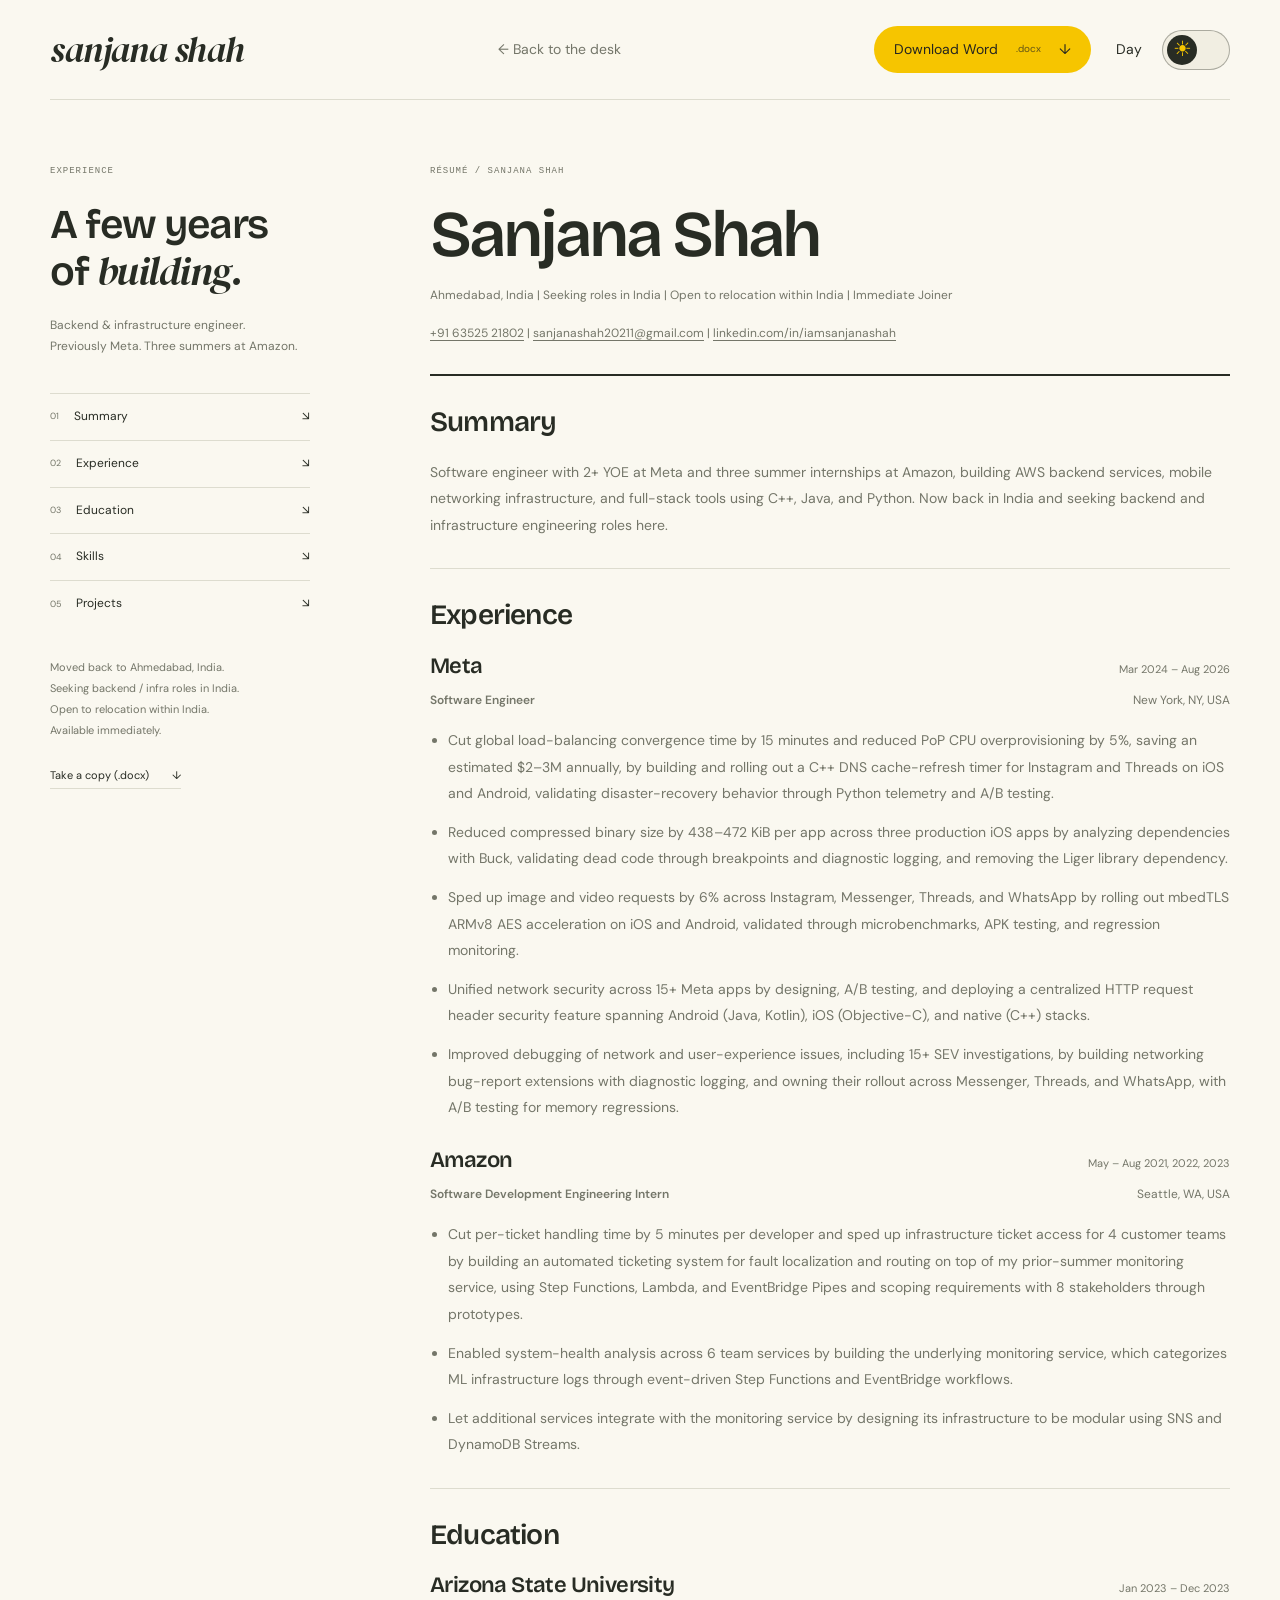
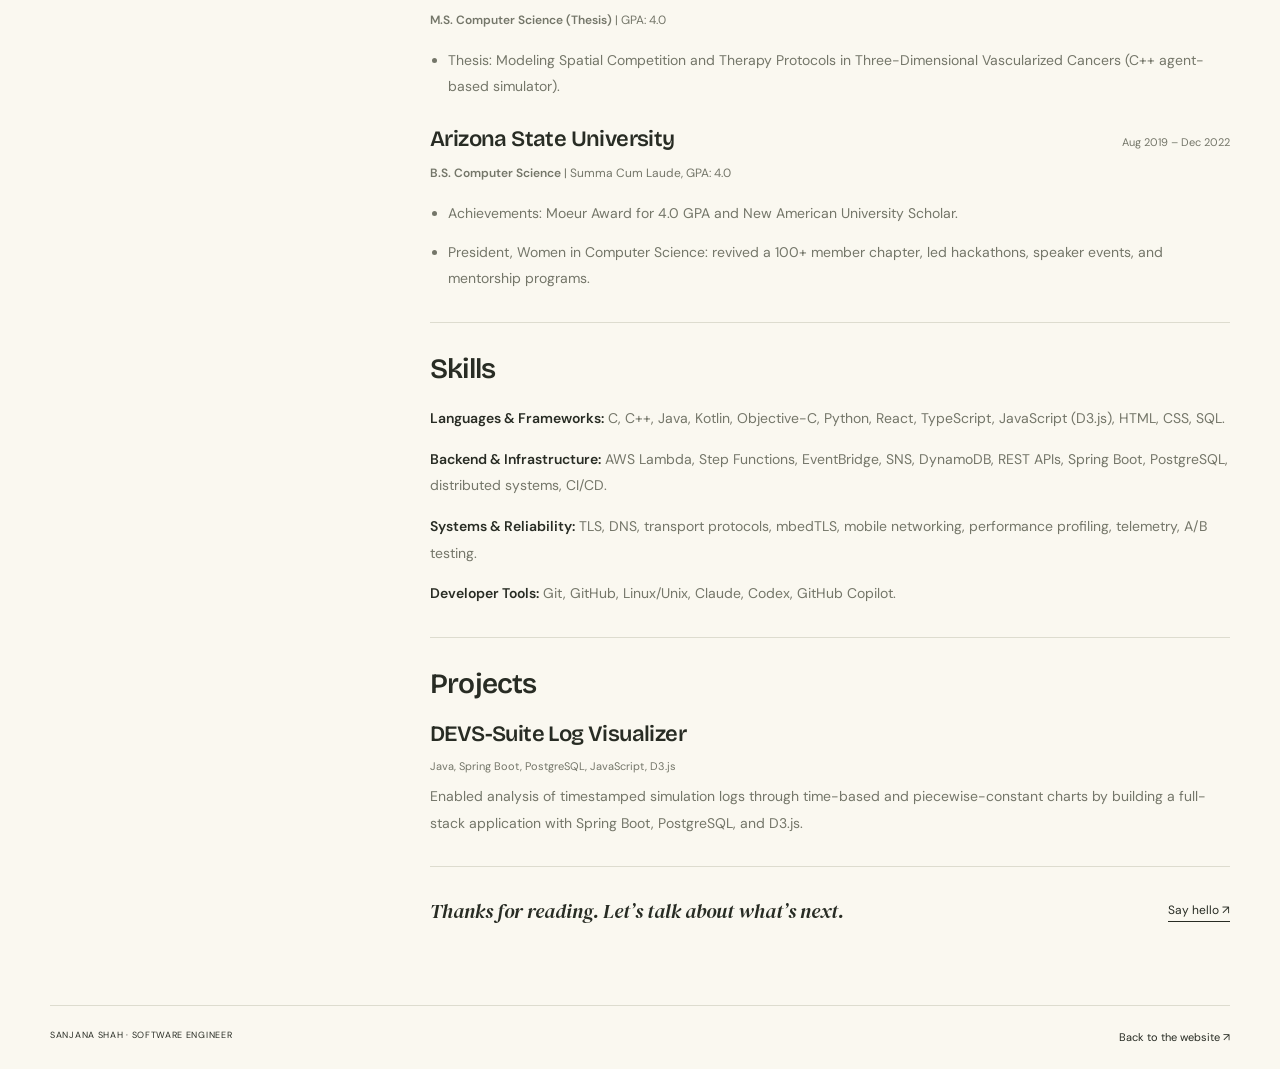
==== resume.html @ 7f67cfcc "Redesign portfolio as a desk-themed single page Replace the FreeHTML5 template with a custom page (d" ====
<!doctype html>
<html lang="en" data-theme="day">
<head>
<meta charset="utf-8"><meta name="viewport" content="width=device-width,initial-scale=1">
<meta name="description" content="Sanjana Shah’s résumé: Meta, Amazon, backend and infrastructure engineering. Read online or download an editable Word document.">
<title>Résumé — Sanjana Shah</title>
<link rel="stylesheet" href="assets/portfolio/fonts.css"><link rel="stylesheet" href="assets/portfolio/site.css"><link rel="stylesheet" href="assets/portfolio/resume.css"><script src="assets/portfolio/theme.js"></script>
<link rel="icon" href="data:image/svg+xml,%3Csvg xmlns='http://www.w3.org/2000/svg' viewBox='0 0 64 64'%3E%3Crect width='64' height='64' rx='32' fill='%23f6c500'/%3E%3Ctext x='15' y='46' font-size='42'%3E☂%3C/text%3E%3C/svg%3E">
</head><body class="resume-page"><a class="skip" href="#resume-main">Skip to résumé</a>
<header class="resume-nav wrap"><a class="wordmark" href="./" data-back-home>sanjana shah</a><a class="back-link" href="./#experience" data-back-home>← Back to the desk</a><div class="resume-actions"><a class="word-download" href="assets/portfolio/Sanjana-Shah-Resume.docx" download="Sanjana-Shah-Resume.docx">Download Word <span class="file-format">.docx</span><span aria-hidden="true">↓</span></a><div class="theme-switcher"><span class="mode-label" data-mode-label aria-hidden="true">Day</span><button class="theme-toggle" type="button" role="switch" aria-checked="false" aria-label="Night mode" data-theme-toggle><span class="theme-thumb"><span class="sun-icon" aria-hidden="true">☀</span><span class="moon-icon" aria-hidden="true">☾</span></span></button></div></div></header>
<main class="resume-layout wrap" id="resume-main"><aside class="resume-sidebar"><p class="eyebrow">EXPERIENCE</p><h2>A few years<br>of <em>building.</em></h2><p>Backend &amp; infrastructure engineer.<br>Previously Meta. Three summers at Amazon.</p><nav aria-label="Résumé sections"><a href="#summary"><span>01</span>Summary<span aria-hidden="true">↘</span></a><a href="#experience"><span>02</span>Experience<span aria-hidden="true">↘</span></a><a href="#education"><span>03</span>Education<span aria-hidden="true">↘</span></a><a href="#skills"><span>04</span>Skills<span aria-hidden="true">↘</span></a><a href="#projects"><span>05</span>Projects<span aria-hidden="true">↘</span></a></nav><div class="resume-availability"><p>Moved back to Ahmedabad, India.<br>Seeking backend / infra roles in India.<br>Open to relocation within India.<br>Available immediately.</p></div><a class="sidebar-download" href="assets/portfolio/Sanjana-Shah-Resume.docx" download="Sanjana-Shah-Resume.docx">Take a copy (.docx) <span aria-hidden="true">↓</span></a></aside>
<article class="resume-document"><header class="resume-heading"><p class="eyebrow">RÉSUMÉ / SANJANA SHAH</p>
<h1>Sanjana Shah</h1><p class="contact">Ahmedabad, India | Seeking roles in India | Open to relocation within India | Immediate Joiner</p><p class="contact"><a href="tel:+916352521802">+91 63525 21802</a> | <a href="mailto:sanjanashah20211@gmail.com">sanjanashah20211@gmail.com</a> | <a href="https://linkedin.com/in/iamsanjanashah">linkedin.com/in/iamsanjanashah</a></p>
</header><section class="resume-section" id="summary" aria-labelledby="summary-title"><h2 id="summary-title">Summary</h2><p>Software engineer with 2+ YOE at Meta and three summer internships at Amazon, building AWS backend services, mobile networking infrastructure, and full-stack tools using C++, Java, and Python. Now back in India and seeking backend and infrastructure engineering roles here.</p>
</section><section class="resume-section" id="experience" aria-labelledby="experience-title"><h2 id="experience-title">Experience</h2><h3>Meta <span class="dates">Mar 2024 – Aug 2026</span></h3><p class="subline"><strong>Software Engineer</strong><span>New York, NY, USA</span></p><ul>
<li>Cut global load-balancing convergence time by 15 minutes and reduced PoP CPU overprovisioning by 5%, saving an estimated $2–3M annually, by building and rolling out a C++ DNS cache-refresh timer for Instagram and Threads on iOS and Android, validating disaster-recovery behavior through Python telemetry and A/B testing.</li>
<li>Reduced compressed binary size by 438–472 KiB per app across three production iOS apps by analyzing dependencies with Buck, validating dead code through breakpoints and diagnostic logging, and removing the Liger library dependency.</li>
<li>Sped up image and video requests by 6% across Instagram, Messenger, Threads, and WhatsApp by rolling out mbedTLS ARMv8 AES acceleration on iOS and Android, validated through microbenchmarks, APK testing, and regression monitoring.</li>
<li>Unified network security across 15+ Meta apps by designing, A/B testing, and deploying a centralized HTTP request header security feature spanning Android (Java, Kotlin), iOS (Objective-C), and native (C++) stacks.</li>
<li>Improved debugging of network and user-experience issues, including 15+ SEV investigations, by building networking bug-report extensions with diagnostic logging, and owning their rollout across Messenger, Threads, and WhatsApp, with A/B testing for memory regressions.</li></ul>
<h3>Amazon <span class="dates">May – Aug 2021, 2022, 2023</span></h3><p class="subline"><strong>Software Development Engineering Intern</strong><span>Seattle, WA, USA</span></p><ul>
<li>Cut per-ticket handling time by 5 minutes per developer and sped up infrastructure ticket access for 4 customer teams by building an automated ticketing system for fault localization and routing on top of my prior-summer monitoring service, using Step Functions, Lambda, and EventBridge Pipes and scoping requirements with 8 stakeholders through prototypes.</li>
<li>Enabled system-health analysis across 6 team services by building the underlying monitoring service, which categorizes ML infrastructure logs through event-driven Step Functions and EventBridge workflows.</li>
<li>Let additional services integrate with the monitoring service by designing its infrastructure to be modular using SNS and DynamoDB Streams.</li></ul>
</section><section class="resume-section" id="education" aria-labelledby="education-title"><h2 id="education-title">Education</h2><div class="education-entry"><h3>Arizona State University <span class="dates">Jan 2023 – Dec 2023</span></h3><p><strong>M.S. Computer Science (Thesis)</strong> | GPA: 4.0</p><ul><li>Thesis: Modeling Spatial Competition and Therapy Protocols in Three-Dimensional Vascularized Cancers (C++ agent-based simulator).</li></ul></div>
<div class="education-entry"><h3>Arizona State University <span class="dates">Aug 2019 – Dec 2022</span></h3><p><strong>B.S. Computer Science</strong> | Summa Cum Laude, GPA: 4.0</p><ul><li>Achievements: Moeur Award for 4.0 GPA and New American University Scholar.</li><li>President, Women in Computer Science: revived a 100+ member chapter, led hackathons, speaker events, and mentorship programs.</li></ul></div>
</section><section class="resume-section" id="skills" aria-labelledby="skills-title"><h2 id="skills-title">Skills</h2><p class="skill"><strong>Languages &amp; Frameworks:</strong> C, C++, Java, Kotlin, Objective-C, Python, React, TypeScript, JavaScript (D3.js), HTML, CSS, SQL.</p><p class="skill"><strong>Backend &amp; Infrastructure:</strong> AWS Lambda, Step Functions, EventBridge, SNS, DynamoDB, REST APIs, Spring Boot, PostgreSQL, distributed systems, CI/CD.</p><p class="skill"><strong>Systems &amp; Reliability:</strong> TLS, DNS, transport protocols, mbedTLS, mobile networking, performance profiling, telemetry, A/B testing.</p><p class="skill"><strong>Developer Tools:</strong> Git, GitHub, Linux/Unix, Claude, Codex, GitHub Copilot.</p>
</section><section class="resume-section" id="projects" aria-labelledby="projects-title"><h2 id="projects-title">Projects</h2><h3>DEVS-Suite Log Visualizer <span class="dates">Java, Spring Boot, PostgreSQL, JavaScript, D3.js</span></h3><p>Enabled analysis of timestamped simulation logs through time-based and piecewise-constant charts by building a full-stack application with Spring Boot, PostgreSQL, and D3.js.</p></section><div class="resume-end"><p>Thanks for reading. Let’s talk about what’s next.</p><a href="mailto:sanjanashah20211@gmail.com">Say hello ↗</a></div></article></main>
<footer class="resume-footer wrap"><span>SANJANA SHAH · SOFTWARE ENGINEER</span><a href="./" data-back-home>Back to the website ↗</a></footer>
</body></html>
---- assets/portfolio/fonts.css ----
@font-face {
  font-family: 'Bricolage Grotesque';
  font-style: normal;
  font-weight: 500;
  font-stretch: normal;
  font-display: swap;
  src: url(font-1.ttf) format('truetype');
}
@font-face {
  font-family: 'Bricolage Grotesque';
  font-style: normal;
  font-weight: 600;
  font-stretch: normal;
  font-display: swap;
  src: url(font-2.ttf) format('truetype');
}
@font-face {
  font-family: 'Bricolage Grotesque';
  font-style: normal;
  font-weight: 700;
  font-stretch: normal;
  font-display: swap;
  src: url(font-3.ttf) format('truetype');
}
@font-face {
  font-family: 'DM Sans';
  font-style: normal;
  font-weight: 400;
  font-display: swap;
  src: url(font-5.ttf) format('truetype');
}
@font-face {
  font-family: 'DM Sans';
  font-style: normal;
  font-weight: 500;
  font-display: swap;
  src: url(font-6.ttf) format('truetype');
}
@font-face {
  font-family: 'DM Sans';
  font-style: normal;
  font-weight: 600;
  font-display: swap;
  src: url(font-7.ttf) format('truetype');
}
@font-face {
  font-family: 'DM Serif Display';
  font-style: italic;
  font-weight: 400;
  font-display: swap;
  src: url(font-9.ttf) format('truetype');
}
@font-face {
  font-family: 'DM Serif Display';
  font-style: normal;
  font-weight: 400;
  font-display: swap;
  src: url(font-10.ttf) format('truetype');
}
---- assets/portfolio/site.css ----
:root{--yellow:#f6c500;--paper:#faf8f0;--ink:#282c24;--muted:#747669;--line:#dddccf;--surface:#f1eee2;--card:#fffef8;--serif:'DM Serif Display',Georgia,serif;--display:'Bricolage Grotesque',sans-serif;--body:'DM Sans',sans-serif;--mono:ui-monospace,SFMono-Regular,Consolas,monospace}
[data-theme=night]{--paper:#20251f;--ink:#f2f0e3;--muted:#b1b6a6;--line:#454d40;--surface:#2b3228;--card:#30372c}
*{box-sizing:border-box}html{scroll-behavior:smooth;scroll-padding-top:90px}body{margin:0;background:var(--paper);color:var(--ink);font:15px/1.65 var(--body)}a{color:inherit;text-decoration:none}button{font:inherit;color:inherit;cursor:pointer;border:0}a,button{-webkit-tap-highlight-color:transparent}button:focus-visible,a:focus-visible,summary:focus-visible{outline:3px solid #5783ba;outline-offset:5px}figure,h1,h2,h3,p,dl{margin:0}h1,h2,h3{font-family:var(--display);font-weight:600;line-height:1.15;letter-spacing:-1px}em{font-family:var(--serif);font-weight:400}img{display:block;max-width:100%}.contain{width:min(1180px,calc(100% - 100px));margin-inline:auto}.label{font:10px/1.5 var(--mono);letter-spacing:1px;color:var(--muted)}.skip{position:fixed;left:15px;top:-60px;z-index:99;background:var(--yellow);color:#25251f;padding:10px}.skip:focus{top:10px}::selection{background:var(--yellow);color:#25251f}
.study-bar{position:sticky;top:0;z-index:50;min-height:43px;padding:7px 28px;background:var(--paper);border-bottom:1px solid var(--line);display:flex;align-items:center;justify-content:space-between;gap:20px}.study-label,.original-link{font-size:9px;letter-spacing:.7px;white-space:nowrap;color:var(--muted)}.study-bar nav{display:flex;align-items:center;gap:4px}.study-bar nav a{padding:5px 12px;font-size:10px;white-space:nowrap;border-radius:3px}.study-bar nav a>span{font:9px var(--mono);margin-right:6px;opacity:.65}.study-bar nav a[aria-current=page]{background:var(--ink);color:var(--paper)}.masthead{height:104px;display:flex;align-items:center;justify-content:space-between;border-bottom:1px solid var(--line);gap:25px}.brand{font:600 25px var(--display);letter-spacing:-1.2px;white-space:nowrap}.brand>span{color:var(--ink);font-size:27px;margin-left:9px;display:inline-block;vertical-align:middle}.masthead>nav{display:flex;gap:30px;font-size:12px}.theme-switcher{display:flex;gap:10px;align-items:center;flex-shrink:0}.theme-switcher>[data-mode-label]{font-size:11px;min-width:28px}.theme-toggle{position:relative;width:56px;height:32px;border:1px solid color-mix(in srgb,var(--ink) 35%,transparent);border-radius:30px;background:var(--surface);padding:0}.theme-thumb{position:absolute;left:3px;top:3px;width:24px;height:24px;border-radius:50%;background:var(--ink);color:var(--yellow);display:grid;place-items:center;transition:transform .25s}.theme-thumb>span{grid-area:1/1;font-size:17px;line-height:1}.moon-icon{display:none}[data-theme=night] .theme-thumb{transform:translateX(24px);background:var(--yellow);color:#25251f}[data-theme=night] .sun-icon{display:none}[data-theme=night] .moon-icon{display:block}
.corner-page .contain{max-width:1030px}.corner-intro{display:grid;grid-template-columns:minmax(0,1fr) 240px;gap:65px;align-items:center;padding:70px 0 50px}.small-sun{font-size:17px;vertical-align:middle;margin-right:6px;color:var(--ink)}.corner-intro h1{font-size:68px;letter-spacing:-3.4px;margin-top:20px}.name-dot{color:var(--yellow)}.neighbour{font:24px var(--display);letter-spacing:-.5px;margin-top:9px}.opening{font-size:18px;line-height:1.7;margin-top:24px}.crossed{text-decoration:line-through;color:var(--muted);font-size:14px}.brief{color:var(--muted);font-size:12px;line-height:1.9;margin-top:21px}.availability{display:inline-block;font-size:10px;margin-top:23px;line-height:1.7}.availability>span{display:inline-block;width:6px;height:6px;border-radius:50%;background:var(--yellow);margin-right:5px}.corner-portrait{background:var(--card);padding:9px 9px 12px;border:1px solid var(--line);transform:rotate(4deg);box-shadow:5px 7px 0 var(--surface);position:relative}.corner-portrait:before{content:'';position:absolute;width:70px;height:23px;top:-12px;left:85px;background:color-mix(in srgb,var(--yellow) 60%,transparent);transform:rotate(-7deg)}.corner-portrait img{width:100%;height:295px;object-fit:cover;object-position:52% 52%}.corner-portrait figcaption{font:italic 11px var(--serif);margin-top:12px;text-align:center}.corner-portrait figcaption span{margin-left:8px}.corner-now{padding:22px 0 28px;border-top:1px solid var(--line);border-bottom:1px solid var(--line)}.corner-now .now-list{display:grid;grid-template-columns:1.6fr .8fr .85fr 1fr;gap:20px;margin-top:16px}.now-list dt{font:10px var(--mono);color:var(--muted)}.now-list dd{font:12px/1.8 var(--body);margin:6px 0 0}.project-index{margin-top:60px}.section-line{display:flex;align-items:baseline;justify-content:space-between;gap:20px;margin-bottom:27px}.section-line h2{font-size:28px;letter-spacing:-1px}.section-line>span{font-size:11px;color:var(--muted)}.index-head{display:flex;justify-content:space-between;font:9px var(--mono);letter-spacing:.9px;color:var(--muted);padding:0 55px 13px 40px}.project-entry{border-top:1px solid var(--line)}.project-entry:last-of-type{border-bottom:1px solid var(--line)}.project-entry summary{list-style:none;display:grid;grid-template-columns:25px minmax(0,1fr) 100px 18px;align-items:center;gap:15px;padding:22px 0;cursor:pointer}.project-entry summary::-webkit-details-marker{display:none}.project-number{font:10px var(--mono);color:var(--muted)}.index-name>strong{display:block;font:500 21px var(--display);letter-spacing:-.4px}.index-name>span{display:block;color:var(--muted);font-size:12px;margin-top:4px}.status-badge{font:9px var(--mono);white-space:nowrap;display:inline-flex;align-items:center;gap:5px;justify-self:start}.status-badge i{width:4px;height:4px;background:var(--yellow);border-radius:50%}.expand-mark{font-size:23px;font-weight:400;transition:transform .2s}.project-entry[open] .expand-mark{transform:rotate(45deg)}.project-entry[open]>summary .index-name>strong{text-decoration:underline;text-decoration-color:var(--yellow);text-decoration-thickness:3px;text-underline-offset:5px}.inline-content{padding:5px 40px 35px;max-width:770px}.inline-content h2,.inline-content>.eyebrow{display:none}.inline-content p,.inline-content li{font-size:13px;color:var(--muted);margin-top:14px;line-height:1.9}.inline-content h3{font-size:18px;margin-top:24px}.inline-content a{text-decoration:underline;text-underline-offset:4px;color:var(--ink)}.inline-content .dialog-image{max-height:380px;width:auto;margin:20px auto 0;object-fit:contain}.tiny-note{font:10px var(--mono);color:var(--muted);margin-top:17px}.career-section{display:grid;grid-template-columns:1fr 1.55fr;gap:70px;margin-top:95px;padding-top:45px;border-top:1px solid var(--line)}.career-title h2{font-size:32px;margin-top:15px}.career-title>p:not(.label){font-size:12px;line-height:1.9;color:var(--muted);margin-top:17px}.underlink{display:inline-block;font-size:11px;margin-top:22px;border-bottom:1px solid var(--ink);padding-bottom:4px}.career-rows article{padding-bottom:25px}.career-rows article+article{padding-top:25px;border-top:1px solid var(--line)}.career-rows article>div:first-child{display:flex;align-items:baseline;justify-content:space-between;gap:20px}.career-rows h3{font-size:23px}.career-rows article>div>span{font-size:10px;color:var(--muted)}.career-rows article>p{font-size:12px;color:var(--muted);line-height:1.8;margin-top:12px}.career-rows article>p:first-of-type{font-size:10px;letter-spacing:.2px;margin-top:5px}.result-tags{display:flex;gap:8px;flex-wrap:wrap;margin-top:14px}.result-tags>span{font-size:9px;padding:3px 7px;background:var(--surface);color:var(--ink)!important}.human-section{display:grid;grid-template-columns:280px minmax(0,1fr);align-items:center;gap:65px;margin-top:75px;padding-block:25px}.human-photos figure{transform:rotate(-3deg);background:var(--card);padding:8px;border:1px solid var(--line)}.human-photos img{width:100%;height:auto}.human-photos figcaption{font:italic 10px/1.5 var(--serif);padding:10px 3px 3px;text-align:center}.human-section h2{font-size:31px;margin-top:15px}.human-section>div>p:not(.label){font-size:13px;line-height:1.9;color:var(--muted);margin-top:18px}.human-section .education-note{font-size:10px!important;border-top:1px solid var(--line);padding-top:17px}.tool-chips{display:flex;gap:7px;flex-wrap:wrap;margin-top:20px}.tool-chips>span{border-bottom:2px solid var(--yellow);font:10px var(--mono);padding:4px 2px}.corner-note{margin:65px 0 75px;padding:25px 0;border-top:1px solid var(--line);display:flex;gap:25px;align-items:center}.corner-note>span{font-size:30px}.corner-note>div>p:last-child{font:italic 21px/1.4 var(--serif);margin-top:7px}.corner-note>a{margin-left:auto;font-size:11px;border-bottom:1px solid var(--line);white-space:nowrap}
.end-footer{border-top:1px solid var(--line);padding:30px 0 25px;display:grid;grid-template-columns:1fr auto;gap:22px}.end-footer>div:first-child>a{font-size:13px}.end-footer p{font-size:10px;color:var(--muted);margin-top:6px}.footer-links{display:flex;gap:20px;font-size:10px;align-items:start}.footer-small{grid-column:1/-1;font:9px var(--mono);color:var(--muted);margin-top:5px}.desk-page{background-color:var(--surface);background-image:radial-gradient(var(--line) .7px,transparent .7px);background-size:18px 18px}.desk-page .study-bar,.desk-page .masthead{background:var(--surface)}.desk-page .brand{font-family:var(--serif);font-style:italic;font-size:28px;font-weight:400}.desk-page .masthead{border-bottom:0}.desk-stage{height:845px;position:relative}.desk-caption{position:absolute;left:0;right:0;top:10px;display:flex;justify-content:space-between;font:9px var(--mono);color:var(--muted);letter-spacing:.6px}.paper{background:var(--card);border:1px solid var(--line);box-shadow:2px 5px 15px #0000000c}.intro-paper{position:absolute;top:70px;left:0;width:390px;padding:32px 35px 35px;transform:rotate(-2deg)}.paper-kicker{font:9px var(--mono);letter-spacing:1.6px;color:var(--muted)}.intro-paper h1{font-size:56px;line-height:1.04;letter-spacing:-2px;margin-top:20px}.intro-paper h1 em{font-size:63px}.intro-paper p{font-size:12px;line-height:1.9;color:var(--muted);margin-top:19px}.intro-paper a{display:inline-block;font:10px var(--mono);border-bottom:2px solid var(--yellow);margin-top:24px}.paper-doodle{position:absolute;right:30px;bottom:20px;font-size:50px;transform:rotate(-20deg)}.desk-polaroid{position:absolute;top:60px;left:57%;width:250px;transform:rotate(7deg);background:var(--card);border:1px solid var(--line);box-shadow:4px 8px 18px #0001;padding:10px 10px 14px}.desk-polaroid:before{content:'';position:absolute;top:-13px;left:85px;width:80px;height:30px;background:color-mix(in srgb,var(--yellow) 65%,transparent);transform:rotate(-5deg)}.desk-polaroid img{width:100%;height:300px;object-fit:cover}.desk-polaroid figcaption{font:italic 11px var(--serif);text-align:center;margin-top:13px}.bookmark{position:absolute;right:0;top:72px;width:148px;min-height:235px;background:#625a3c;color:#f7edca;padding:24px 20px 30px;transform:rotate(-4deg);clip-path:polygon(0 0,100% 0,100% 100%,50% 94%,0 100%)}.bookmark>span:first-child{font:8px/1.5 var(--mono);letter-spacing:1px}.bookmark strong{font:25px/1.05 var(--serif);display:block;margin-top:14px}.bookmark strong em{font-size:34px}.bookmark-star{position:absolute;right:18px;top:95px;font-size:26px;color:var(--yellow)}.bookmark p{font-size:8px;line-height:1.7;margin-top:16px}.now-paper{position:absolute;left:39%;top:378px;width:290px;padding:28px;transform:rotate(-5deg);z-index:3}.now-paper h2{font:italic 30px var(--serif);letter-spacing:-1px}.now-paper .now-list{margin-top:20px}.now-paper .now-list>div{display:grid;grid-template-columns:90px 1fr;gap:8px;margin-top:14px}.now-paper .now-list dd{font-size:10px;margin:0;line-height:1.6}.now-paper .now-list dt{font-size:9px;line-height:1.8}.tape{position:absolute;left:105px;top:-11px;width:75px;height:26px;background:color-mix(in srgb,var(--yellow) 60%,transparent);transform:rotate(9deg)}.desk-project{text-align:left;position:absolute;padding:0;transition:transform .2s;box-shadow:5px 8px 18px #0001}.desk-project:hover{transform:rotate(0deg) translateY(-4px)}.terminal-paper{left:14px;top:506px;width:370px;min-height:290px;background:#17221c;color:#b9dc95;transform:rotate(2deg);padding:0 24px 22px}.terminal-top{display:flex;justify-content:space-between;font:8px var(--mono);padding:13px 0;border-bottom:1px solid #ffffff22;color:#7c9370;letter-spacing:2px}.terminal-top>span{letter-spacing:0}.terminal-paper>strong{display:block;font:32px var(--mono);letter-spacing:-2px;margin-top:25px}.cursor{color:var(--yellow)}.terminal-paper>p{font:italic 15px var(--serif);margin-top:5px}.terminal-output{display:block;font:10px/1.9 var(--mono);margin-top:20px;color:#87a37d}.desk-open{display:block;font:9px var(--mono);margin-top:24px;color:#d8e8c8}.browser-paper{right:0;top:440px;width:360px;background:var(--card);color:var(--ink);border:1px solid var(--line);transform:rotate(-3deg);overflow:hidden}.browser-top{display:flex;gap:25px;align-items:center;background:var(--card);font:9px var(--mono);padding:12px 14px;border-bottom:1px solid var(--line)}.browser-top>span{font-size:8px;color:var(--muted)}.browser-paper img{width:100%;height:245px;object-fit:cover;object-position:top}.browser-caption{display:flex;justify-content:space-between;padding:15px 16px;font:italic 16px var(--serif)}.browser-caption>span{font:9px var(--mono);align-self:center}.desk-stamp{position:absolute;left:44%;top:685px;width:140px;height:140px;border:1px solid var(--ink);border-radius:50%;background:var(--yellow);color:#292c24;display:flex;flex-direction:column;align-items:center;justify-content:center;transform:rotate(-13deg)}.desk-stamp>span{font:7px var(--mono);letter-spacing:.7px}.desk-stamp strong{font:italic 28px var(--serif);margin-block:7px}.desk-other{margin-top:55px}.desk-mini-grid{display:grid;grid-template-columns:repeat(4,1fr);gap:17px}.mini-project{background:var(--card);text-align:left;border:1px solid var(--line);padding:23px;position:relative;min-height:200px;box-shadow:2px 4px 0 color-mix(in srgb,var(--line) 50%,transparent)}.mini-project:nth-child(2){transform:rotate(1deg)}.mini-project:nth-child(3){transform:rotate(-1deg)}.mini-project .label{font-size:8px}.mini-project h3{font-size:21px;margin-top:23px;letter-spacing:-.7px}.mini-project p{font-size:11px;color:var(--muted);margin-top:13px;line-height:1.7}.mini-arrow{position:absolute;right:15px;bottom:12px;font-size:20px}.desk-lower{padding:0 45px 65px;margin-top:90px;background:var(--paper);border:1px solid var(--line)}.desk-lower .career-section{margin-top:0;padding-top:45px;border-top:0}.desk-lower .human-section{margin-top:50px}.desk-page .end-footer{margin-top:55px}.work-intro{display:flex;justify-content:space-between;align-items:end;gap:30px;padding:55px 0 35px}.work-intro h1{font-size:57px;letter-spacing:-2.4px;margin-top:13px}.work-intro>p{font-size:12px;color:var(--muted);text-align:right;line-height:1.8;padding-bottom:5px}.featured-work{display:grid;grid-template-columns:1fr 1.15fr;min-height:530px;background:var(--yellow);color:#232b20;overflow:hidden;border:1px solid #232b2018}.featured-copy{padding:36px 40px;display:flex;align-items:start;flex-direction:column}.feature-topline{display:flex;justify-content:space-between;width:100%;gap:20px;font:8px var(--mono);letter-spacing:.5px}.featured-copy h2{font:64px var(--mono);letter-spacing:-4px;margin-top:50px}.featured-copy h2>span{font-size:60px}.feature-subtitle{font:italic 25px var(--serif);margin-top:0}.featured-copy>p:not(.feature-subtitle){font-size:13px;line-height:1.85;max-width:330px;margin-top:25px}.feature-tech{display:flex;gap:7px;margin-top:20px}.feature-tech>span{font:9px var(--mono);border:1px solid #232b2055;padding:4px 8px}.feature-button{display:flex;align-items:center;justify-content:space-between;gap:40px;margin-top:26px;padding:11px 17px;background:#232b20;color:#f6c500;font-size:11px}.source-link{font-size:10px;text-decoration:underline;text-underline-offset:3px;margin-top:14px}.featured-visual{position:relative;background:#19251f;min-height:550px;overflow:hidden}.visual-caption{position:absolute;left:27px;top:25px;font:8px var(--mono);letter-spacing:1.1px;color:#a3b49b}.feature-screen{position:absolute;width:195px;height:auto;border:6px solid #070d09;border-radius:24px;box-shadow:10px 15px 30px #0007}.screen-one{left:40px;top:85px;transform:rotate(-6deg)}.screen-two{right:40px;top:125px;transform:rotate(8deg)}.terminal-note{position:absolute;bottom:23px;left:27px;color:#9bac91;font:9px var(--mono)}.work-directory{margin-top:55px}.directory-row{display:grid;grid-template-columns:25px 160px minmax(0,1fr) 90px 20px;gap:25px;align-items:center;width:100%;padding:23px 0;border-top:1px solid var(--line);text-align:left;background:transparent}.directory-row:last-child{border-bottom:1px solid var(--line)}.directory-image{height:110px;overflow:hidden;background:var(--surface)}.directory-image img{width:100%;height:100%;object-fit:cover;object-position:top;transition:transform .25s}.directory-row:hover .directory-image img{transform:scale(1.06)}.directory-copy>strong{display:block;font:500 24px var(--display);letter-spacing:-.7px}.directory-copy>span{display:block;font-size:12px;color:var(--muted);margin-top:7px}.directory-copy>small{display:block;font:9px var(--mono);color:var(--muted);margin-top:11px}.directory-arrow{font-size:24px}.work-page .career-section{margin-top:80px}.work-page .human-section{grid-template-columns:1fr 1.25fr;gap:90px;margin-top:90px}.photo-pair{display:flex;align-items:center;gap:0;padding-left:5px}.photo-pair>img{width:47%;height:auto;transform:rotate(-7deg);border:8px solid var(--card);box-shadow:3px 4px 15px #0001}.photo-pair>figure{width:59%;margin-left:-17px;transform:rotate(5deg);z-index:1}.work-closing{margin:75px 0;padding:35px 0;border-top:1px solid var(--line);display:grid;grid-template-columns:1fr 1fr auto;gap:30px;align-items:center}.work-closing h2{font-size:32px}.work-closing p{font-size:12px;color:var(--muted);line-height:1.9}.work-closing>a{border-bottom:2px solid var(--yellow);font-size:14px;padding-bottom:4px;white-space:nowrap}
.gallery-header{display:flex;justify-content:space-between;align-items:center;padding:30px 0;border-bottom:1px solid var(--line)}.gallery-main{padding:65px 0 80px}.gallery-main h1{font-size:75px;letter-spacing:-3px;margin-top:20px}.gallery-main h1 em{text-decoration:underline;text-decoration-color:var(--yellow);text-underline-offset:7px;text-decoration-thickness:5px}.gallery-intro{font-size:15px;color:var(--muted);line-height:1.9;margin-top:22px}.gallery-grid{display:grid;grid-template-columns:repeat(3,1fr);gap:25px;margin-top:45px}.gallery-preview{border:1px solid var(--line);background:var(--surface);padding:9px;transition:transform .2s}.gallery-preview img{width:100%;height:auto}.gallery-card:hover .gallery-preview{transform:translateY(-5px)}.gallery-card-title{display:flex;align-items:center;gap:12px;margin-top:20px}.gallery-card-title>span{font:10px var(--mono)}.gallery-card-title>span:last-child{margin-left:auto;font-size:20px}.gallery-card h2{font-size:23px;letter-spacing:-.7px}.gallery-card>p{font-size:12px;color:var(--muted);line-height:1.8;margin-top:11px}.gallery-recommendation{font:italic 18px var(--serif);margin-top:45px}.gallery-page .end-footer{margin-top:0}
dialog{background:var(--paper);color:var(--ink);border:1px solid var(--line);width:min(760px,calc(100% - 32px));max-height:85dvh;padding:48px;border-radius:5px;box-shadow:0 25px 100px #0004}dialog::backdrop{background:#11190fc9;backdrop-filter:blur(4px)}.close-dialog{position:sticky;top:0;float:right;margin:-23px -23px 15px 15px;background:var(--ink);color:var(--paper);padding:7px 13px;border-radius:30px;font-size:11px}dialog .eyebrow{font:9px var(--mono);color:var(--muted);letter-spacing:1px;margin-bottom:25px}dialog h2{font-size:45px;clear:both}dialog h3{font-size:21px;margin-top:27px}dialog p{font-size:14px;color:var(--muted);line-height:1.85;margin-top:18px}dialog a{text-decoration:underline;text-underline-offset:4px;color:var(--ink)}.dialog-image{display:block;width:100%;height:auto;margin-top:25px}.mausam-screenshots{display:flex;gap:20px;justify-content:center;margin-top:25px}.mausam-screenshots img{width:calc(50% - 10px);max-width:220px;height:auto;object-fit:contain;align-self:start;border-radius:20px}
@media(max-width:1200px){.contain{width:calc(100% - 72px)}.desk-stage{height:820px}.intro-paper{width:34%;padding:28px}.intro-paper h1{font-size:50px}.intro-paper p{font-size:11px}.desk-polaroid{left:53%;width:235px;top:70px}.bookmark{width:125px;padding:20px 16px;min-height:220px}.bookmark strong{font-size:23px}.bookmark strong em{font-size:29px}.now-paper{left:38%;width:260px;top:385px;padding:24px}.now-paper .now-list>div{grid-template-columns:80px 1fr;gap:5px}.terminal-paper{width:33%;top:495px}.browser-paper{width:32%;top:455px}.browser-paper img{height:210px}.desk-stamp{left:43%;top:675px;width:125px;height:125px}.desk-mini-grid{grid-template-columns:1fr 1fr}.mini-project{min-height:170px}.featured-copy{padding:30px}.featured-copy h2{font-size:56px}.feature-screen{width:175px}.screen-one{left:25px}.screen-two{right:25px}.directory-row{gap:20px;grid-template-columns:20px 140px minmax(0,1fr) 80px 20px}.career-section{gap:45px}.human-section{gap:45px}.work-page .human-section{gap:50px}.footer-links{gap:15px}}
@media(max-width:950px){.corner-intro{gap:35px;grid-template-columns:minmax(0,1fr) 210px}.corner-intro h1{font-size:56px}.neighbour{font-size:21px}.opening{font-size:16px}.brief{font-size:11px}.corner-portrait img{height:270px}.corner-now .now-list{grid-template-columns:1fr 1fr;gap:20px}.intro-paper{width:38%}.intro-paper h1{font-size:43px}.intro-paper h1 em{font-size:53px}.desk-polaroid{left:48%;width:220px}.bookmark{right:-10px;width:105px;top:105px;padding:18px 12px}.bookmark strong{font-size:20px}.bookmark strong em{font-size:25px}.bookmark-star{font-size:18px;right:10px;top:110px}.now-paper{left:42%;top:425px;width:225px;padding:20px}.now-paper .now-list>div{grid-template-columns:75px 1fr}.terminal-paper{left:0;top:530px;width:37%;padding-inline:18px}.terminal-paper>strong{font-size:28px}.browser-paper{right:0;top:660px;width:40%}.browser-paper img{height:150px}.browser-caption{font-size:14px;padding:12px}.desk-stamp{left:43%;top:725px;width:105px;height:105px}.desk-stamp strong{font-size:23px}.desk-stamp>span{font-size:6px}.desk-stage{height:910px}.desk-other{margin-top:25px}.desk-lower{padding-inline:30px}.featured-work{grid-template-columns:1fr 1fr}.featured-copy{padding:28px}.featured-copy h2{font-size:45px}.feature-topline{font-size:7px;gap:12px}.feature-topline>span:last-child{display:none}.featured-copy>p:not(.feature-subtitle){font-size:12px}.feature-subtitle{font-size:22px}.feature-screen{width:155px}.screen-one{left:5px;top:100px}.screen-two{right:-5px;top:175px}.directory-row{grid-template-columns:20px 115px minmax(0,1fr) 20px;gap:17px}.directory-row>.status-badge{display:none}.directory-copy>strong{font-size:22px}.human-section{grid-template-columns:235px minmax(0,1fr);gap:35px}.end-footer{grid-template-columns:1fr}.footer-links{flex-wrap:wrap}.gallery-grid{gap:18px}.gallery-card h2{font-size:19px}.gallery-main h1{font-size:65px}}
@media(max-width:700px){html{scroll-padding-top:80px}.contain{width:calc(100% - 40px)}.study-bar{padding:8px 12px;gap:8px;min-height:42px}.study-label,.original-link{display:none}.study-bar nav{width:100%;justify-content:center;gap:2px}.study-bar nav a{font-size:9px;padding:5px 8px}.study-bar nav a>span{font-size:8px;margin-right:3px}.masthead{height:82px;gap:15px}.brand{font-size:24px}.masthead>nav{display:none}.theme-switcher{gap:7px}.theme-switcher>[data-mode-label]{font-size:10px}.corner-intro{grid-template-columns:1fr;gap:35px;padding:37px 0 35px}.corner-intro h1{font-size:55px;letter-spacing:-2.7px;margin-top:17px}.neighbour{font-size:21px}.opening{font-size:17px;margin-top:20px}.opening br{display:none}.brief{font-size:12px}.brief br{display:none}.availability{font-size:9px}.corner-portrait{width:190px;justify-self:end;margin-right:10px;transform:rotate(4deg)}.corner-portrait img{height:240px}.corner-portrait:before{left:55px}.corner-portrait figcaption{font-size:10px}.corner-now{padding-block:22px}.corner-now .now-list{grid-template-columns:1fr 1fr;gap:20px 15px}.now-list dd{font-size:11px}.project-index{margin-top:40px}.section-line{align-items:start;flex-direction:column;gap:8px;margin-bottom:25px}.section-line h2{font-size:27px}.section-line>span{font-size:10px}.index-head{padding:0 30px 12px 0;font-size:8px}.project-entry summary{grid-template-columns:18px minmax(0,1fr) 20px;gap:11px;padding:21px 0}.project-entry summary>.status-badge{display:none}.index-name>strong{font-size:20px;line-height:1.25}.index-name>span{font-size:11px;line-height:1.7;margin-top:7px}.project-number{font-size:9px}.expand-mark{font-size:22px}.inline-content{padding:0 8px 25px 29px}.inline-content p{font-size:12px}.inline-content h3{font-size:17px}.career-section{grid-template-columns:1fr;gap:30px;margin-top:60px;padding-top:30px}.career-title h2{font-size:29px}.career-title>p:not(.label){font-size:12px}.career-rows article>div:first-child{align-items:start}.career-rows article>div>span{font-size:9px}.career-rows h3{font-size:23px}.human-section,.work-page .human-section{grid-template-columns:1fr;gap:35px;margin-top:35px}.human-photos{width:75%;max-width:270px;margin-inline:auto}.human-section h2{font-size:29px}.human-section>div>p:not(.label){font-size:13px}.corner-note{margin-block:40px 50px;flex-wrap:wrap;gap:16px}.corner-note>div>p:last-child{font-size:19px}.corner-note>a{margin-left:45px;font-size:10px}.end-footer{padding-top:25px;gap:19px}.end-footer>div:first-child>a{font-size:12px}.footer-links{gap:14px;font-size:9px}.footer-small{font-size:8px;line-height:1.8}.desk-page .masthead{height:82px}.desk-stage{display:grid;grid-template-columns:minmax(0,1fr);gap:30px;height:auto;padding-top:15px}.desk-caption{position:static;font-size:8px;gap:15px;line-height:1.7}.desk-caption>span:last-child{max-width:150px;text-align:right}.intro-paper,.desk-polaroid,.bookmark,.now-paper,.desk-project,.desk-stamp{position:relative;top:auto;left:auto;right:auto;width:auto}.intro-paper{width:94%;padding:27px 28px;transform:rotate(-2deg);margin-top:6px}.intro-paper h1{font-size:52px}.intro-paper h1 em{font-size:59px}.intro-paper p{font-size:12px}.intro-paper a{font-size:10px}.desk-polaroid{width:70%;max-width:260px;justify-self:end;transform:rotate(5deg);margin:10px 10px 0 0}.desk-polaroid img{height:285px}.bookmark{display:none}.now-paper{width:88%;padding:26px;transform:rotate(-3deg);margin-top:10px}.now-paper h2{font-size:31px}.now-paper .now-list>div{grid-template-columns:90px 1fr;gap:10px}.now-paper .now-list dd{font-size:11px}.now-paper .now-list dt{font-size:10px}.terminal-paper{margin:15px 5px 0;width:94%;min-height:285px;padding-inline:25px;transform:rotate(2deg)}.terminal-paper>strong{font-size:32px}.browser-paper{width:94%;justify-self:end;margin-top:10px;transform:rotate(-2deg)}.browser-paper img{height:235px}.browser-caption{font-size:17px;padding:16px}.desk-stamp{width:110px;height:110px;justify-self:center;margin-top:5px;transform:rotate(-13deg)}.desk-stamp strong{font-size:23px}.desk-stamp>span{font-size:6px}.desk-other{margin-top:45px}.desk-mini-grid{grid-template-columns:minmax(0,1fr);gap:15px}.mini-project{padding:23px;min-height:150px}.mini-project h3{font-size:23px;margin-top:17px}.mini-project p{font-size:12px;max-width:270px}.desk-lower{margin-top:55px;padding:0 22px 35px}.desk-lower .career-section{padding-top:30px}.desk-lower .human-section{margin-top:35px}.desk-lower .human-photos{width:85%}.desk-page .end-footer{margin-top:40px}.work-intro{padding:35px 0 25px;display:block}.work-intro .label{font-size:8px;letter-spacing:.6px}.work-intro h1{font-size:43px;letter-spacing:-1.7px}.work-intro>p{text-align:left;font-size:12px;margin-top:15px}.work-intro>p br{display:none}.featured-work{grid-template-columns:minmax(0,1fr)}.featured-copy{padding:25px 25px 28px}.feature-topline{font-size:8px}.feature-topline>span:last-child{display:block}.featured-copy h2{font-size:55px;margin-top:30px}.feature-subtitle{font-size:24px}.featured-copy>p:not(.feature-subtitle){font-size:13px;max-width:none;margin-top:20px}.feature-tech{margin-top:17px}.feature-button{margin-top:23px}.featured-visual{min-height:460px}.feature-screen{width:160px}.screen-one{left:22px;top:65px}.screen-two{right:17px;top:110px}.visual-caption{font-size:7px;left:22px;top:20px}.terminal-note{font-size:8px;left:22px;bottom:20px}.work-directory{margin-top:40px}.directory-row{grid-template-columns:16px 74px minmax(0,1fr) 14px;gap:11px;padding:20px 0}.directory-image{height:90px}.directory-copy>strong{font-size:18px;line-height:1.25;letter-spacing:-.4px}.directory-copy>span{font-size:10px;line-height:1.6;margin-top:7px}.directory-copy>small{font-size:8px;line-height:1.6;margin-top:8px}.directory-arrow{font-size:20px}.work-page .career-section{margin-top:50px}.work-page .human-section{margin-top:35px}.work-page .photo-pair{width:100%;max-width:350px;padding-inline:6px}.work-closing{grid-template-columns:1fr;gap:18px;margin-block:45px;padding-top:28px}.work-closing h2{font-size:30px}.work-closing p{font-size:12px}.work-closing>a{justify-self:start;font-size:13px}.gallery-header{padding:25px 0}.gallery-main{padding:40px 0 50px}.gallery-main>.label{font-size:8px}.gallery-main h1{font-size:49px;letter-spacing:-2px}.gallery-intro{font-size:13px;line-height:1.9}.gallery-intro br{display:none}.gallery-grid{grid-template-columns:1fr;gap:37px;margin-top:35px}.gallery-preview{padding:8px}.gallery-card h2{font-size:25px}.gallery-card>p{font-size:13px}.gallery-recommendation{font-size:18px;line-height:1.6;margin-top:35px}dialog{padding:34px 25px}dialog h2{font-size:36px}dialog p{font-size:13px}.close-dialog{margin:-15px -7px 10px 10px}.mausam-screenshots{gap:10px}}
@media(prefers-reduced-motion:reduce){html{scroll-behavior:auto}*,*:before,*:after{transition:none!important;animation:none!important}}

/* Readable captions and supporting text on the selected layout. */
.desk-page .desk-caption{font-size:14px;line-height:1.6;gap:24px;letter-spacing:.2px}
.desk-page .section-line{flex-wrap:wrap;row-gap:10px}
.desk-page .section-line>span{font-size:14px;line-height:1.6}
.desk-page .label,.desk-page .paper-kicker{font-size:12px;line-height:1.6;letter-spacing:.7px}
.desk-page .intro-paper p{font-size:14px;line-height:1.8}
.desk-page .intro-paper a{font-size:12px;line-height:1.6}
.desk-page .now-paper .now-list dt,.desk-page .now-paper .now-list dd{font-size:12px;line-height:1.8}
.desk-page .now-paper .now-list>div{grid-template-columns:94px minmax(0,1fr)}
.desk-page .terminal-top,.desk-page .desk-open,.desk-page .browser-top{font-size:12px;line-height:1.6;letter-spacing:0}
.desk-page .browser-top>span{font-size:11px}
.desk-page .terminal-output{font-size:12px;line-height:1.9}
.desk-page .browser-caption>span{font-size:12px}
.desk-page .bookmark>span:first-child,.desk-page .bookmark p{font-size:11px;line-height:1.7}
.desk-page .desk-polaroid figcaption,.desk-page .human-photos figcaption{font-size:13px;line-height:1.6}
.desk-page .mini-project p{font-size:14px;line-height:1.8}
.desk-page .career-title>p:not(.label),.desk-page .career-rows article>p,.desk-page .human-section>div>p:not(.label){font-size:14px;line-height:1.85}
.desk-page .underlink,.desk-page .career-rows article>p:first-of-type,.desk-page .career-rows article>div>span,.desk-page .result-tags>span,.desk-page .human-section .education-note{font-size:12px!important;line-height:1.8}
.desk-page .tool-chips>span,.desk-page .footer-links,.desk-page .end-footer p,.desk-page .footer-small{font-size:12px;line-height:1.8}
.desk-page .terminal-paper{top:540px}
.desk-page .desk-stage{height:895px}
@media(max-width:1200px){.desk-page .terminal-paper{top:565px}.desk-page .desk-stage{height:925px}.desk-page .now-paper{width:285px}.desk-page .now-paper .now-list>div{grid-template-columns:90px minmax(0,1fr)}}
@media(max-width:950px){.desk-page .terminal-paper{top:610px}.desk-page .desk-stage{height:1020px}.desk-page .now-paper{width:260px}.desk-page .now-paper .now-list>div{grid-template-columns:85px minmax(0,1fr)}.desk-page .browser-top{gap:12px}.desk-page .browser-top>span{font-size:10px}}
@media(max-width:700px){.desk-page .desk-caption{font-size:12px;gap:18px}.desk-page .desk-caption>span:last-child{max-width:180px}.desk-page .section-line>span{font-size:13px}.desk-page .terminal-paper{top:auto}.desk-page .desk-stage{height:auto}.desk-page .now-paper{width:88%}.desk-page .now-paper .now-list>div{grid-template-columns:94px minmax(0,1fr)}.desk-page .browser-top>span{font-size:11px}.desk-page .footer-links{gap:12px 20px}.desk-page .desk-polaroid figcaption{font-size:12px}}

/* Keep the photo caption clear of the larger presently note. */
@media(min-width:951px){.desk-page .now-paper{top:440px}.desk-page .desk-stamp{top:755px}}
@media(min-width:951px) and (max-width:1200px){.desk-page .now-paper{top:445px}.desk-page .desk-stamp{top:785px}}

/* A clearer, more prominent header with comfortable tap targets. */
.desk-page .masthead{min-height:112px;height:auto;padding-block:24px}
.desk-page .masthead .brand{font-size:36px;line-height:1.2}
.desk-page .masthead>nav{gap:30px;font-size:16px}
.desk-page .masthead>nav>a{display:inline-flex;align-items:center;min-height:44px;padding-block:8px}
.desk-page .masthead .theme-switcher{gap:12px}
.desk-page .masthead .theme-switcher>[data-mode-label]{font-size:14px;min-width:36px}
.desk-page .masthead .theme-toggle{width:68px;height:40px}
.desk-page .masthead .theme-thumb{width:30px;height:30px;left:4px;top:4px}
.desk-page .masthead .theme-thumb>span{font-size:21px}
[data-theme=night] .desk-page .masthead .theme-thumb{transform:translateX(28px)}
@media(max-width:950px){.desk-page .masthead{gap:20px}.desk-page .masthead .brand{font-size:32px}.desk-page .masthead>nav{gap:20px;font-size:15px}}
@media(max-width:700px){.desk-page .masthead{min-height:100px;padding-block:22px;gap:14px}.desk-page .masthead .brand{font-size:32px}.desk-page .masthead .theme-switcher{gap:9px}.desk-page .masthead .theme-switcher>[data-mode-label]{font-size:13px;min-width:32px}}
@media(max-width:380px){.desk-page .masthead .brand{font-size:30px}.desk-page .masthead{gap:10px}.desk-page .masthead .theme-switcher{gap:7px}}

.desk-page .intro-paper .location-intro strong{color:var(--ink);font-weight:600}
---- assets/portfolio/resume.css ----
.resume-page{background:var(--paper)}.resume-nav{min-height:100px;display:flex;align-items:center;justify-content:space-between;gap:25px;border-bottom:1px solid var(--line)}.back-link{font-size:12px;color:var(--muted)}.word-download{display:inline-flex;align-items:center;gap:18px;border-radius:30px;background:var(--yellow);color:#25251f;font-size:12px;padding:12px 20px}.file-format{font-size:10px;opacity:.7}.resume-layout{display:grid;grid-template-columns:260px minmax(0,800px);gap:100px;justify-content:space-between;padding-block:65px 80px;align-items:start}.resume-sidebar{position:sticky;top:40px}.resume-sidebar h2{font-size:41px;letter-spacing:-1.5px}.resume-sidebar>p:not(.eyebrow){font-size:12px;line-height:1.8;margin-top:20px;color:var(--muted)}.resume-sidebar .eyebrow{font-size:9px}.resume-sidebar nav{margin-top:35px;display:grid}.resume-sidebar nav a{display:flex;gap:15px;align-items:center;padding:13px 0;border-top:1px solid var(--line);font-size:12px}.resume-sidebar nav a>span:first-child{font-size:9px;color:var(--muted)}.resume-sidebar nav a>span:last-child{margin-left:auto}.resume-availability{display:flex;gap:15px;align-items:start;margin-top:30px}.resume-availability>span{font-size:30px;line-height:1}.resume-availability p{font-size:11px;color:var(--muted);line-height:1.9}.sidebar-download{display:inline-block;margin-top:25px;border-bottom:1px solid var(--line);padding-bottom:4px;font-size:11px}.sidebar-download>span{margin-left:20px}.resume-document{min-width:0}.resume-heading{border-bottom:2px solid var(--ink);padding-bottom:30px}.resume-heading .eyebrow{font-size:9px}.resume-heading h1{font-size:65px;line-height:1.05;letter-spacing:-3px;font-weight:600}.resume-heading .contact{font-size:12px;color:var(--muted);margin-top:15px;line-height:1.9}.resume-heading a{text-decoration:underline;text-underline-offset:3px}.resume-section{padding-block:30px;border-bottom:1px solid var(--line);scroll-margin-top:25px}.resume-section h2{font-size:28px;letter-spacing:-.8px;margin-bottom:20px}.resume-section h3{display:flex;align-items:baseline;justify-content:space-between;gap:20px;font-size:22px;letter-spacing:-.6px;margin:24px 0 8px;line-height:1.35}.resume-section h3:first-of-type{margin-top:0}.resume-section .dates{font:11px/1.6 var(--body);letter-spacing:0;color:var(--muted);flex-shrink:0}.resume-section .subline{display:flex;justify-content:space-between;gap:20px;font-size:12px;margin-bottom:15px}.resume-section .subline>span{color:var(--muted)}.resume-section p,.resume-section li{font-size:14px;line-height:1.9}.resume-section ul{padding-left:18px;margin:15px 0 25px;color:var(--muted)}.resume-section ul:last-child{margin-bottom:0}.resume-section li+li{margin-top:12px}.resume-section>p{color:var(--muted)}.education-entry+ .education-entry{margin-top:25px}.education-entry>p{font-size:12px;color:var(--muted)}.resume-section .skill+.skill{margin-top:14px}.resume-section .skill>strong{font-weight:600;color:var(--ink)}#projects h3{display:block}#projects .dates{display:block;margin-top:8px}.resume-end{display:flex;align-items:center;justify-content:space-between;gap:20px;padding-top:30px}.resume-end p{font:italic 20px var(--serif)}.resume-end a{font-size:12px;white-space:nowrap;border-bottom:1px solid var(--ink)}.resume-footer{border-top:1px solid var(--line);padding-block:22px;display:flex;justify-content:space-between;gap:25px;font-size:9px;letter-spacing:.7px}.resume-footer a{letter-spacing:0;font-size:11px}
@media(max-width:1100px){.resume-layout{grid-template-columns:210px minmax(0,1fr);gap:55px}.resume-heading h1{font-size:54px}.resume-section .subline{flex-direction:column;gap:4px}.resume-end{align-items:start;flex-direction:column}.resume-sidebar h2{font-size:36px}}
@media(max-width:760px){.resume-nav{min-height:86px;gap:10px;flex-wrap:wrap;padding-block:18px}.resume-nav .wordmark{font-size:23px}.resume-nav .wordmark-star{font-size:25px}.back-link{order:3;flex-basis:100%;font-size:10px}.word-download{font-size:10px;padding:10px 13px;gap:9px}.word-download .file-format{display:none}.resume-layout{grid-template-columns:1fr;gap:35px;padding-block:30px 45px}.resume-sidebar{position:static}.resume-sidebar>h2,.resume-sidebar>p:not(.eyebrow),.resume-availability,.sidebar-download{display:none}.resume-sidebar .eyebrow{margin-bottom:12px}.resume-sidebar nav{display:flex;gap:18px;overflow-x:auto;margin-top:0;padding-bottom:8px}.resume-sidebar nav a{padding:5px 0;border-top:0;white-space:nowrap;font-size:11px;gap:7px}.resume-sidebar nav a>span:last-child{display:none}.resume-heading h1{font-size:51px;letter-spacing:-2px}.resume-heading .contact{font-size:11px;overflow-wrap:anywhere}.resume-heading{padding-bottom:25px}.resume-section h2{font-size:26px}.resume-section h3{font-size:21px;flex-direction:column;gap:5px}.resume-section p,.resume-section li{font-size:13px;line-height:1.9}.resume-section .dates{font-size:10px}.resume-section .subline{font-size:11px}.resume-end p{font-size:19px}.resume-footer{flex-direction:column;gap:12px;font-size:8px}}
@media print{@page{size:A4;margin:14mm}.resume-page{background:#fff;color:#111}.resume-nav,.resume-sidebar,.resume-footer,.resume-end,.skip{display:none!important}.resume-layout{display:block;width:100%;padding:0;margin:0}.resume-heading h1{font-size:30px;letter-spacing:-1px}.resume-heading .eyebrow{display:none}.resume-heading .contact{font-size:9px;margin-top:5px}.resume-heading{padding-bottom:12px}.resume-section{padding-block:12px}.resume-section h2{font-size:17px;margin-bottom:10px;break-after:avoid}.resume-section h3{font-size:13px;margin-top:14px;break-after:avoid}.resume-section p,.resume-section li{font-size:9px;line-height:1.5;color:#222}.resume-section ul{margin-block:7px 12px}.resume-section li+li{margin-top:5px}.resume-section .subline{font-size:9px;flex-direction:row}.resume-section .dates{font-size:9px}.resume-section .skill+.skill{margin-top:5px}.resume-heading a{text-decoration:none}li,.education-entry{break-inside:avoid}}
.resume-sidebar{min-width:0}
@media(max-width:760px){.resume-layout{grid-template-columns:minmax(0,1fr)}}

/* Match the selected developer’s desk shell. */
.resume-page .wrap{width:min(1180px,calc(100% - 100px));margin-inline:auto}
.resume-page .wordmark{font:italic 28px var(--serif);letter-spacing:-1px;white-space:nowrap}
.resume-page .wordmark-star{font-style:normal;display:inline-block;margin-left:9px;vertical-align:middle}
.resume-page .eyebrow{font:9px/1.5 var(--mono);letter-spacing:1px;color:var(--muted);margin-bottom:22px}
.resume-actions{display:flex;align-items:center;gap:25px}
@media(max-width:1100px){.resume-page .wrap{width:calc(100% - 72px)}}
@media(max-width:760px){.resume-page .wrap{width:calc(100% - 40px)}.resume-page .wordmark{font-size:24px}.resume-nav .resume-actions{flex-basis:100%;justify-content:space-between;order:3}.resume-nav .back-link{order:2;flex-basis:auto;font-size:10px}}
@media print{.resume-page .wrap{width:100%;margin:0}}
/* Keep the résumé header at the same readable scale as the homepage. */
.resume-page .resume-nav .wordmark{font-size:36px}
.resume-page .resume-nav .back-link{font-size:14px;min-height:44px;display:inline-flex;align-items:center}
.resume-page .resume-nav .word-download{font-size:14px;min-height:44px;padding:12px 20px}
.resume-page .resume-nav .theme-switcher>[data-mode-label]{font-size:14px;min-width:36px}
.resume-page .resume-nav .theme-toggle{width:68px;height:40px}
.resume-page .resume-nav .theme-thumb{width:30px;height:30px;left:4px;top:4px}
.resume-page .resume-nav .theme-thumb>span{font-size:21px}
[data-theme=night] .resume-page .resume-nav .theme-thumb{transform:translateX(28px)}
@media(max-width:760px){.resume-page .resume-nav .wordmark{font-size:32px}.resume-page .resume-nav .back-link{font-size:12px}.resume-page .resume-nav .word-download{font-size:13px}.resume-page .resume-nav .theme-switcher>[data-mode-label]{font-size:13px;min-width:32px}}
@media(max-width:380px){.resume-page .resume-nav .wordmark{font-size:30px}}
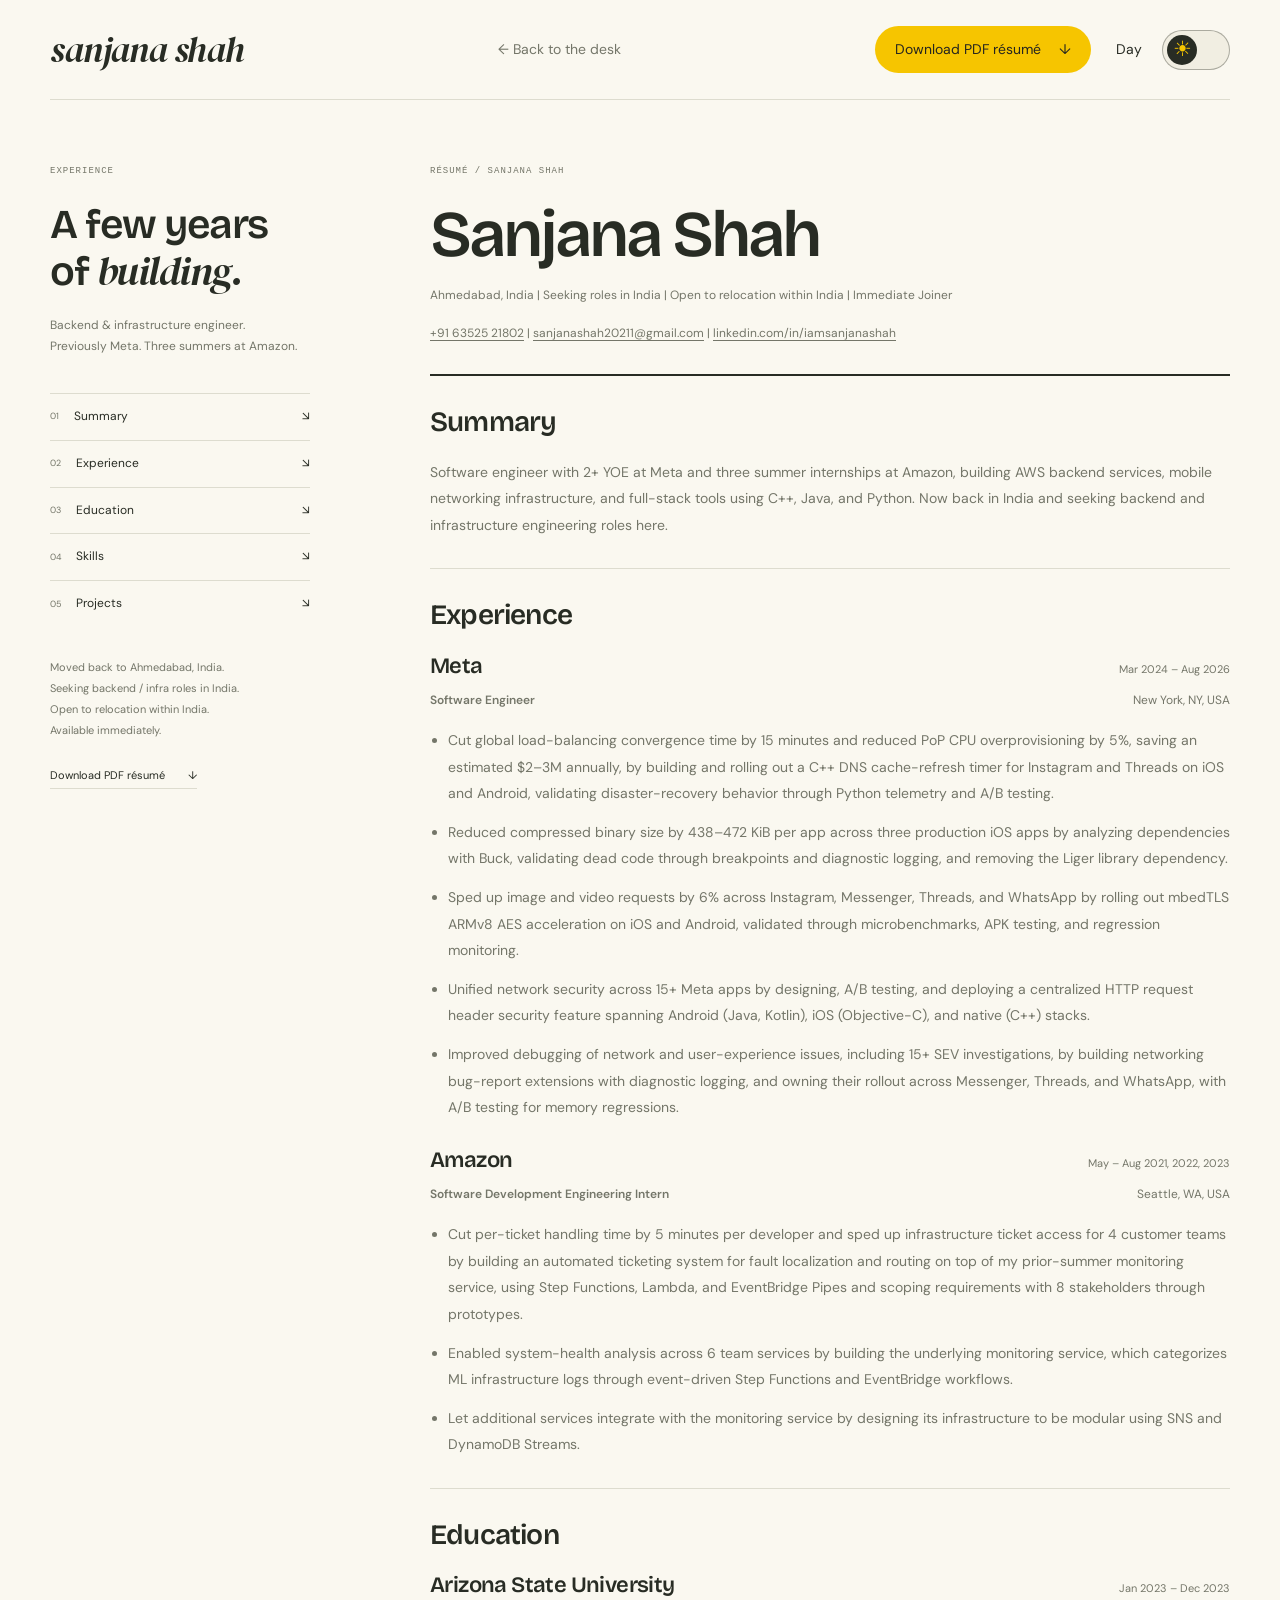
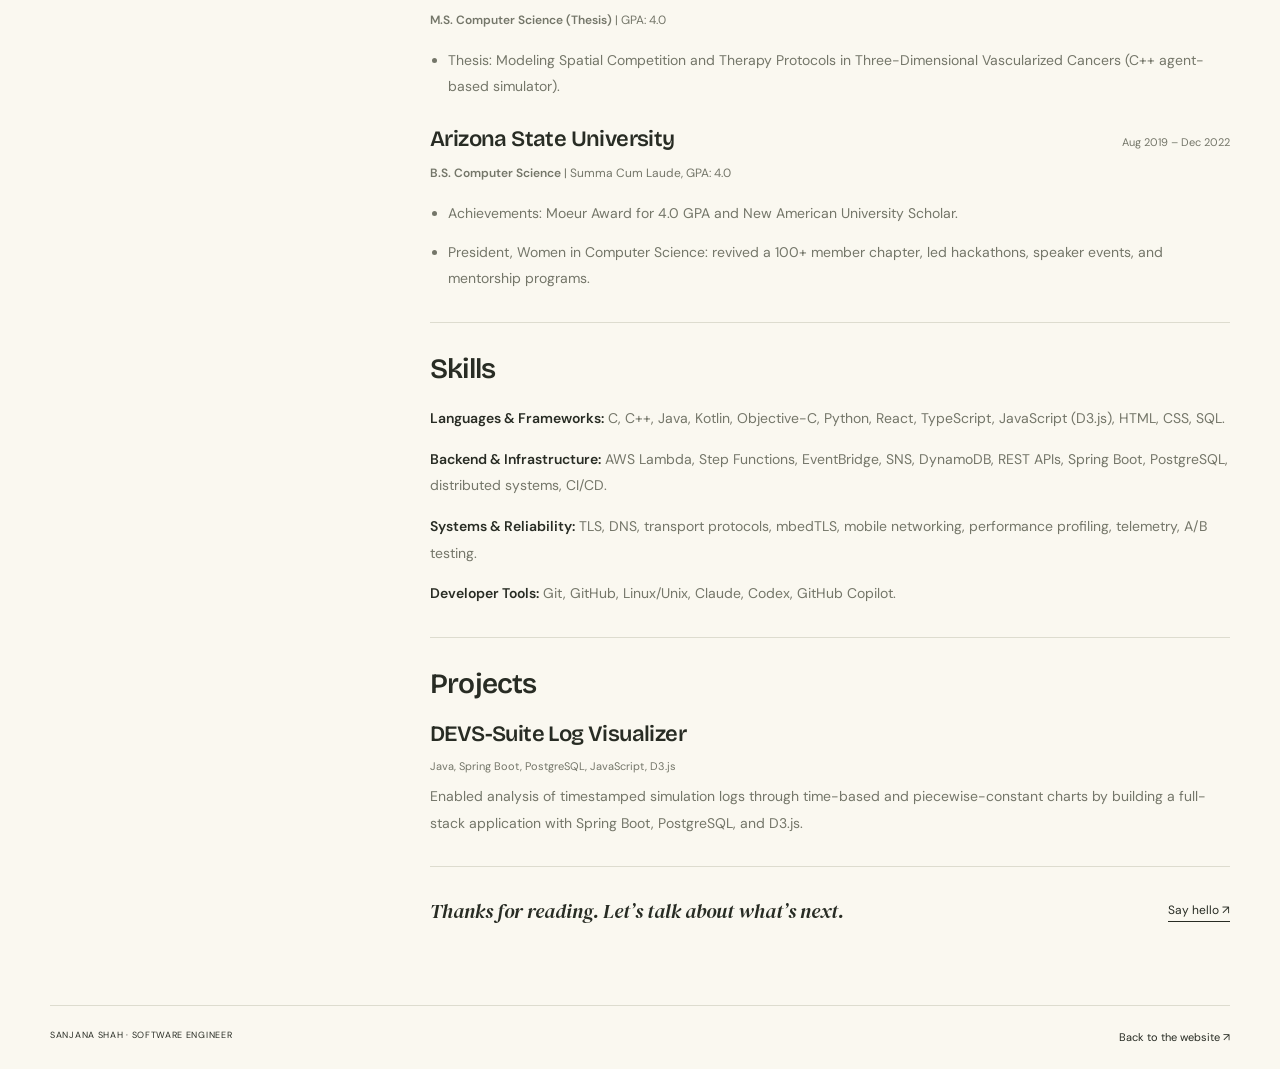
==== commit 1d6c1fc7: "Finalize portfolio and switch resume downloads to PDF" ====
--- a/resume.html
+++ b/resume.html
@@ -1,30 +1,290 @@
 <!doctype html>
 <html lang="en" data-theme="day">
-<head>
-<meta charset="utf-8"><meta name="viewport" content="width=device-width,initial-scale=1">
-<meta name="description" content="Sanjana Shah’s résumé: Meta, Amazon, backend and infrastructure engineering. Read online or download an editable Word document.">
-<title>Résumé — Sanjana Shah</title>
-<link rel="stylesheet" href="assets/portfolio/fonts.css"><link rel="stylesheet" href="assets/portfolio/site.css"><link rel="stylesheet" href="assets/portfolio/resume.css"><script src="assets/portfolio/theme.js"></script>
-<link rel="icon" href="data:image/svg+xml,%3Csvg xmlns='http://www.w3.org/2000/svg' viewBox='0 0 64 64'%3E%3Crect width='64' height='64' rx='32' fill='%23f6c500'/%3E%3Ctext x='15' y='46' font-size='42'%3E☂%3C/text%3E%3C/svg%3E">
-</head><body class="resume-page"><a class="skip" href="#resume-main">Skip to résumé</a>
-<header class="resume-nav wrap"><a class="wordmark" href="./" data-back-home>sanjana shah</a><a class="back-link" href="./#experience" data-back-home>← Back to the desk</a><div class="resume-actions"><a class="word-download" href="assets/portfolio/Sanjana-Shah-Resume.docx" download="Sanjana-Shah-Resume.docx">Download Word <span class="file-format">.docx</span><span aria-hidden="true">↓</span></a><div class="theme-switcher"><span class="mode-label" data-mode-label aria-hidden="true">Day</span><button class="theme-toggle" type="button" role="switch" aria-checked="false" aria-label="Night mode" data-theme-toggle><span class="theme-thumb"><span class="sun-icon" aria-hidden="true">☀</span><span class="moon-icon" aria-hidden="true">☾</span></span></button></div></div></header>
-<main class="resume-layout wrap" id="resume-main"><aside class="resume-sidebar"><p class="eyebrow">EXPERIENCE</p><h2>A few years<br>of <em>building.</em></h2><p>Backend &amp; infrastructure engineer.<br>Previously Meta. Three summers at Amazon.</p><nav aria-label="Résumé sections"><a href="#summary"><span>01</span>Summary<span aria-hidden="true">↘</span></a><a href="#experience"><span>02</span>Experience<span aria-hidden="true">↘</span></a><a href="#education"><span>03</span>Education<span aria-hidden="true">↘</span></a><a href="#skills"><span>04</span>Skills<span aria-hidden="true">↘</span></a><a href="#projects"><span>05</span>Projects<span aria-hidden="true">↘</span></a></nav><div class="resume-availability"><p>Moved back to Ahmedabad, India.<br>Seeking backend / infra roles in India.<br>Open to relocation within India.<br>Available immediately.</p></div><a class="sidebar-download" href="assets/portfolio/Sanjana-Shah-Resume.docx" download="Sanjana-Shah-Resume.docx">Take a copy (.docx) <span aria-hidden="true">↓</span></a></aside>
-<article class="resume-document"><header class="resume-heading"><p class="eyebrow">RÉSUMÉ / SANJANA SHAH</p>
-<h1>Sanjana Shah</h1><p class="contact">Ahmedabad, India | Seeking roles in India | Open to relocation within India | Immediate Joiner</p><p class="contact"><a href="tel:+916352521802">+91 63525 21802</a> | <a href="mailto:sanjanashah20211@gmail.com">sanjanashah20211@gmail.com</a> | <a href="https://linkedin.com/in/iamsanjanashah">linkedin.com/in/iamsanjanashah</a></p>
-</header><section class="resume-section" id="summary" aria-labelledby="summary-title"><h2 id="summary-title">Summary</h2><p>Software engineer with 2+ YOE at Meta and three summer internships at Amazon, building AWS backend services, mobile networking infrastructure, and full-stack tools using C++, Java, and Python. Now back in India and seeking backend and infrastructure engineering roles here.</p>
-</section><section class="resume-section" id="experience" aria-labelledby="experience-title"><h2 id="experience-title">Experience</h2><h3>Meta <span class="dates">Mar 2024 – Aug 2026</span></h3><p class="subline"><strong>Software Engineer</strong><span>New York, NY, USA</span></p><ul>
-<li>Cut global load-balancing convergence time by 15 minutes and reduced PoP CPU overprovisioning by 5%, saving an estimated $2–3M annually, by building and rolling out a C++ DNS cache-refresh timer for Instagram and Threads on iOS and Android, validating disaster-recovery behavior through Python telemetry and A/B testing.</li>
-<li>Reduced compressed binary size by 438–472 KiB per app across three production iOS apps by analyzing dependencies with Buck, validating dead code through breakpoints and diagnostic logging, and removing the Liger library dependency.</li>
-<li>Sped up image and video requests by 6% across Instagram, Messenger, Threads, and WhatsApp by rolling out mbedTLS ARMv8 AES acceleration on iOS and Android, validated through microbenchmarks, APK testing, and regression monitoring.</li>
-<li>Unified network security across 15+ Meta apps by designing, A/B testing, and deploying a centralized HTTP request header security feature spanning Android (Java, Kotlin), iOS (Objective-C), and native (C++) stacks.</li>
-<li>Improved debugging of network and user-experience issues, including 15+ SEV investigations, by building networking bug-report extensions with diagnostic logging, and owning their rollout across Messenger, Threads, and WhatsApp, with A/B testing for memory regressions.</li></ul>
-<h3>Amazon <span class="dates">May – Aug 2021, 2022, 2023</span></h3><p class="subline"><strong>Software Development Engineering Intern</strong><span>Seattle, WA, USA</span></p><ul>
-<li>Cut per-ticket handling time by 5 minutes per developer and sped up infrastructure ticket access for 4 customer teams by building an automated ticketing system for fault localization and routing on top of my prior-summer monitoring service, using Step Functions, Lambda, and EventBridge Pipes and scoping requirements with 8 stakeholders through prototypes.</li>
-<li>Enabled system-health analysis across 6 team services by building the underlying monitoring service, which categorizes ML infrastructure logs through event-driven Step Functions and EventBridge workflows.</li>
-<li>Let additional services integrate with the monitoring service by designing its infrastructure to be modular using SNS and DynamoDB Streams.</li></ul>
-</section><section class="resume-section" id="education" aria-labelledby="education-title"><h2 id="education-title">Education</h2><div class="education-entry"><h3>Arizona State University <span class="dates">Jan 2023 – Dec 2023</span></h3><p><strong>M.S. Computer Science (Thesis)</strong> | GPA: 4.0</p><ul><li>Thesis: Modeling Spatial Competition and Therapy Protocols in Three-Dimensional Vascularized Cancers (C++ agent-based simulator).</li></ul></div>
-<div class="education-entry"><h3>Arizona State University <span class="dates">Aug 2019 – Dec 2022</span></h3><p><strong>B.S. Computer Science</strong> | Summa Cum Laude, GPA: 4.0</p><ul><li>Achievements: Moeur Award for 4.0 GPA and New American University Scholar.</li><li>President, Women in Computer Science: revived a 100+ member chapter, led hackathons, speaker events, and mentorship programs.</li></ul></div>
-</section><section class="resume-section" id="skills" aria-labelledby="skills-title"><h2 id="skills-title">Skills</h2><p class="skill"><strong>Languages &amp; Frameworks:</strong> C, C++, Java, Kotlin, Objective-C, Python, React, TypeScript, JavaScript (D3.js), HTML, CSS, SQL.</p><p class="skill"><strong>Backend &amp; Infrastructure:</strong> AWS Lambda, Step Functions, EventBridge, SNS, DynamoDB, REST APIs, Spring Boot, PostgreSQL, distributed systems, CI/CD.</p><p class="skill"><strong>Systems &amp; Reliability:</strong> TLS, DNS, transport protocols, mbedTLS, mobile networking, performance profiling, telemetry, A/B testing.</p><p class="skill"><strong>Developer Tools:</strong> Git, GitHub, Linux/Unix, Claude, Codex, GitHub Copilot.</p>
-</section><section class="resume-section" id="projects" aria-labelledby="projects-title"><h2 id="projects-title">Projects</h2><h3>DEVS-Suite Log Visualizer <span class="dates">Java, Spring Boot, PostgreSQL, JavaScript, D3.js</span></h3><p>Enabled analysis of timestamped simulation logs through time-based and piecewise-constant charts by building a full-stack application with Spring Boot, PostgreSQL, and D3.js.</p></section><div class="resume-end"><p>Thanks for reading. Let’s talk about what’s next.</p><a href="mailto:sanjanashah20211@gmail.com">Say hello ↗</a></div></article></main>
-<footer class="resume-footer wrap"><span>SANJANA SHAH · SOFTWARE ENGINEER</span><a href="./" data-back-home>Back to the website ↗</a></footer>
-</body></html>
+  <head>
+    <meta charset="utf-8" />
+    <meta name="viewport" content="width=device-width,initial-scale=1" />
+    <meta
+      name="description"
+      content="Sanjana Shah’s résumé: Meta, Amazon, backend and infrastructure engineering. Read online or download the PDF résumé."
+    />
+    <title>Résumé — Sanjana Shah</title>
+    <link rel="stylesheet" href="assets/portfolio/fonts.css" />
+    <link rel="stylesheet" href="assets/portfolio/site.css" />
+    <link rel="stylesheet" href="assets/portfolio/resume.css" />
+    <script src="assets/portfolio/theme.js"></script>
+    <link
+      rel="icon"
+      href="data:image/svg+xml,%3Csvg xmlns='http://www.w3.org/2000/svg' viewBox='0 0 64 64'%3E%3Crect width='64' height='64' rx='32' fill='%23f6c500'/%3E%3Ctext x='15' y='46' font-size='42'%3E☂%3C/text%3E%3C/svg%3E"
+    />
+    <link rel="canonical" href="https://sanjana-shah.github.io/resume.html" />
+    <meta name="theme-color" content="#f6c500" />
+  </head>
+  <body class="resume-page">
+    <a class="skip" href="#resume-main">Skip to résumé</a>
+    <header class="resume-nav wrap">
+      <a class="wordmark" href="./" data-back-home>sanjana shah</a
+      ><a class="back-link" href="./#experience" data-back-home
+        >← Back to the desk</a
+      >
+      <div class="resume-actions">
+        <a
+          class="resume-download"
+          href="Sanjana_Shah_Resume.pdf"
+          download="Sanjana_Shah_Resume.pdf"
+          >Download PDF résumé<span aria-hidden="true">↓</span></a
+        >
+        <div class="theme-switcher">
+          <span class="mode-label" data-mode-label aria-hidden="true">Day</span
+          ><button
+            class="theme-toggle"
+            type="button"
+            role="switch"
+            aria-checked="false"
+            aria-label="Night mode"
+            data-theme-toggle
+          >
+            <span class="theme-thumb"
+              ><span class="sun-icon" aria-hidden="true">☀</span
+              ><span class="moon-icon" aria-hidden="true">☾</span></span
+            >
+          </button>
+        </div>
+      </div>
+    </header>
+    <main class="resume-layout wrap" id="resume-main">
+      <aside class="resume-sidebar">
+        <p class="eyebrow">EXPERIENCE</p>
+        <h2>A few years<br />of <em>building.</em></h2>
+        <p>
+          Backend &amp; infrastructure engineer.<br />Previously Meta. Three
+          summers at Amazon.
+        </p>
+        <nav aria-label="Résumé sections">
+          <a href="#summary"
+            ><span>01</span>Summary<span aria-hidden="true">↘</span></a
+          ><a href="#experience"
+            ><span>02</span>Experience<span aria-hidden="true">↘</span></a
+          ><a href="#education"
+            ><span>03</span>Education<span aria-hidden="true">↘</span></a
+          ><a href="#skills"
+            ><span>04</span>Skills<span aria-hidden="true">↘</span></a
+          ><a href="#projects"
+            ><span>05</span>Projects<span aria-hidden="true">↘</span></a
+          >
+        </nav>
+        <div class="resume-availability">
+          <p>
+            Moved back to Ahmedabad, India.<br />Seeking backend / infra roles
+            in India.<br />Open to relocation within India.<br />Available
+            immediately.
+          </p>
+        </div>
+        <a
+          class="sidebar-download"
+          href="Sanjana_Shah_Resume.pdf"
+          download="Sanjana_Shah_Resume.pdf"
+          >Download PDF résumé <span aria-hidden="true">↓</span></a
+        >
+      </aside>
+      <article class="resume-document">
+        <header class="resume-heading">
+          <p class="eyebrow">RÉSUMÉ / SANJANA SHAH</p>
+          <h1>Sanjana Shah</h1>
+          <p class="contact">
+            Ahmedabad, India | Seeking roles in India | Open to relocation
+            within India | Immediate Joiner
+          </p>
+          <p class="contact">
+            <a href="tel:+916352521802">+91 63525 21802</a> |
+            <a href="mailto:sanjanashah20211@gmail.com"
+              >sanjanashah20211@gmail.com</a
+            >
+            |
+            <a href="https://linkedin.com/in/iamsanjanashah"
+              >linkedin.com/in/iamsanjanashah</a
+            >
+          </p>
+        </header>
+        <section
+          class="resume-section"
+          id="summary"
+          aria-labelledby="summary-title"
+        >
+          <h2 id="summary-title">Summary</h2>
+          <p>
+            Software engineer with 2+ YOE at Meta and three summer internships
+            at Amazon, building AWS backend services, mobile networking
+            infrastructure, and full-stack tools using C++, Java, and Python.
+            Now back in India and seeking backend and infrastructure engineering
+            roles here.
+          </p>
+        </section>
+        <section
+          class="resume-section"
+          id="experience"
+          aria-labelledby="experience-title"
+        >
+          <h2 id="experience-title">Experience</h2>
+          <h3>Meta <span class="dates">Mar 2024 – Aug 2026</span></h3>
+          <p class="subline">
+            <strong>Software Engineer</strong><span>New York, NY, USA</span>
+          </p>
+          <ul>
+            <li>
+              Cut global load-balancing convergence time by 15 minutes and
+              reduced PoP CPU overprovisioning by 5%, saving an estimated $2–3M
+              annually, by building and rolling out a C++ DNS cache-refresh
+              timer for Instagram and Threads on iOS and Android, validating
+              disaster-recovery behavior through Python telemetry and A/B
+              testing.
+            </li>
+            <li>
+              Reduced compressed binary size by 438–472 KiB per app across three
+              production iOS apps by analyzing dependencies with Buck,
+              validating dead code through breakpoints and diagnostic logging,
+              and removing the Liger library dependency.
+            </li>
+            <li>
+              Sped up image and video requests by 6% across Instagram,
+              Messenger, Threads, and WhatsApp by rolling out mbedTLS ARMv8 AES
+              acceleration on iOS and Android, validated through
+              microbenchmarks, APK testing, and regression monitoring.
+            </li>
+            <li>
+              Unified network security across 15+ Meta apps by designing, A/B
+              testing, and deploying a centralized HTTP request header security
+              feature spanning Android (Java, Kotlin), iOS (Objective-C), and
+              native (C++) stacks.
+            </li>
+            <li>
+              Improved debugging of network and user-experience issues,
+              including 15+ SEV investigations, by building networking
+              bug-report extensions with diagnostic logging, and owning their
+              rollout across Messenger, Threads, and WhatsApp, with A/B testing
+              for memory regressions.
+            </li>
+          </ul>
+          <h3>Amazon <span class="dates">May – Aug 2021, 2022, 2023</span></h3>
+          <p class="subline">
+            <strong>Software Development Engineering Intern</strong
+            ><span>Seattle, WA, USA</span>
+          </p>
+          <ul>
+            <li>
+              Cut per-ticket handling time by 5 minutes per developer and sped
+              up infrastructure ticket access for 4 customer teams by building
+              an automated ticketing system for fault localization and routing
+              on top of my prior-summer monitoring service, using Step
+              Functions, Lambda, and EventBridge Pipes and scoping requirements
+              with 8 stakeholders through prototypes.
+            </li>
+            <li>
+              Enabled system-health analysis across 6 team services by building
+              the underlying monitoring service, which categorizes ML
+              infrastructure logs through event-driven Step Functions and
+              EventBridge workflows.
+            </li>
+            <li>
+              Let additional services integrate with the monitoring service by
+              designing its infrastructure to be modular using SNS and DynamoDB
+              Streams.
+            </li>
+          </ul>
+        </section>
+        <section
+          class="resume-section"
+          id="education"
+          aria-labelledby="education-title"
+        >
+          <h2 id="education-title">Education</h2>
+          <div class="education-entry">
+            <h3>
+              Arizona State University
+              <span class="dates">Jan 2023 – Dec 2023</span>
+            </h3>
+            <p><strong>M.S. Computer Science (Thesis)</strong> | GPA: 4.0</p>
+            <ul>
+              <li>
+                Thesis: Modeling Spatial Competition and Therapy Protocols in
+                Three-Dimensional Vascularized Cancers (C++ agent-based
+                simulator).
+              </li>
+            </ul>
+          </div>
+          <div class="education-entry">
+            <h3>
+              Arizona State University
+              <span class="dates">Aug 2019 – Dec 2022</span>
+            </h3>
+            <p>
+              <strong>B.S. Computer Science</strong> | Summa Cum Laude, GPA: 4.0
+            </p>
+            <ul>
+              <li>
+                Achievements: Moeur Award for 4.0 GPA and New American
+                University Scholar.
+              </li>
+              <li>
+                President, Women in Computer Science: revived a 100+ member
+                chapter, led hackathons, speaker events, and mentorship
+                programs.
+              </li>
+            </ul>
+          </div>
+        </section>
+        <section
+          class="resume-section"
+          id="skills"
+          aria-labelledby="skills-title"
+        >
+          <h2 id="skills-title">Skills</h2>
+          <p class="skill">
+            <strong>Languages &amp; Frameworks:</strong> C, C++, Java, Kotlin,
+            Objective-C, Python, React, TypeScript, JavaScript (D3.js), HTML,
+            CSS, SQL.
+          </p>
+          <p class="skill">
+            <strong>Backend &amp; Infrastructure:</strong> AWS Lambda, Step
+            Functions, EventBridge, SNS, DynamoDB, REST APIs, Spring Boot,
+            PostgreSQL, distributed systems, CI/CD.
+          </p>
+          <p class="skill">
+            <strong>Systems &amp; Reliability:</strong> TLS, DNS, transport
+            protocols, mbedTLS, mobile networking, performance profiling,
+            telemetry, A/B testing.
+          </p>
+          <p class="skill">
+            <strong>Developer Tools:</strong> Git, GitHub, Linux/Unix, Claude,
+            Codex, GitHub Copilot.
+          </p>
+        </section>
+        <section
+          class="resume-section"
+          id="projects"
+          aria-labelledby="projects-title"
+        >
+          <h2 id="projects-title">Projects</h2>
+          <h3>
+            DEVS-Suite Log Visualizer
+            <span class="dates"
+              >Java, Spring Boot, PostgreSQL, JavaScript, D3.js</span
+            >
+          </h3>
+          <p>
+            Enabled analysis of timestamped simulation logs through time-based
+            and piecewise-constant charts by building a full-stack application
+            with Spring Boot, PostgreSQL, and D3.js.
+          </p>
+        </section>
+        <div class="resume-end">
+          <p>Thanks for reading. Let’s talk about what’s next.</p>
+          <a href="mailto:sanjanashah20211@gmail.com">Say hello ↗</a>
+        </div>
+      </article>
+    </main>
+    <footer class="resume-footer wrap">
+      <span>SANJANA SHAH · SOFTWARE ENGINEER</span
+      ><a href="./" data-back-home>Back to the website ↗</a>
+    </footer>
+  </body>
+</html>
--- a/assets/portfolio/fonts.css
+++ b/assets/portfolio/fonts.css
@@ -1,59 +1,59 @@
 @font-face {
-  font-family: 'Bricolage Grotesque';
+  font-family: "Bricolage Grotesque";
   font-style: normal;
   font-weight: 500;
   font-stretch: normal;
   font-display: swap;
-  src: url(font-1.ttf) format('truetype');
+  src: url(font-1.ttf) format("truetype");
 }
 @font-face {
-  font-family: 'Bricolage Grotesque';
+  font-family: "Bricolage Grotesque";
   font-style: normal;
   font-weight: 600;
   font-stretch: normal;
   font-display: swap;
-  src: url(font-2.ttf) format('truetype');
+  src: url(font-2.ttf) format("truetype");
 }
 @font-face {
-  font-family: 'Bricolage Grotesque';
+  font-family: "Bricolage Grotesque";
   font-style: normal;
   font-weight: 700;
   font-stretch: normal;
   font-display: swap;
-  src: url(font-3.ttf) format('truetype');
+  src: url(font-3.ttf) format("truetype");
 }
 @font-face {
-  font-family: 'DM Sans';
+  font-family: "DM Sans";
   font-style: normal;
   font-weight: 400;
   font-display: swap;
-  src: url(font-5.ttf) format('truetype');
+  src: url(font-5.ttf) format("truetype");
 }
 @font-face {
-  font-family: 'DM Sans';
+  font-family: "DM Sans";
   font-style: normal;
   font-weight: 500;
   font-display: swap;
-  src: url(font-6.ttf) format('truetype');
+  src: url(font-6.ttf) format("truetype");
 }
 @font-face {
-  font-family: 'DM Sans';
+  font-family: "DM Sans";
   font-style: normal;
   font-weight: 600;
   font-display: swap;
-  src: url(font-7.ttf) format('truetype');
+  src: url(font-7.ttf) format("truetype");
 }
 @font-face {
-  font-family: 'DM Serif Display';
+  font-family: "DM Serif Display";
   font-style: italic;
   font-weight: 400;
   font-display: swap;
-  src: url(font-9.ttf) format('truetype');
+  src: url(font-9.ttf) format("truetype");
 }
 @font-face {
-  font-family: 'DM Serif Display';
+  font-family: "DM Serif Display";
   font-style: normal;
   font-weight: 400;
   font-display: swap;
-  src: url(font-10.ttf) format('truetype');
+  src: url(font-10.ttf) format("truetype");
 }
--- a/assets/portfolio/site.css
+++ b/assets/portfolio/site.css
@@ -1,58 +1,1703 @@
-:root{--yellow:#f6c500;--paper:#faf8f0;--ink:#282c24;--muted:#747669;--line:#dddccf;--surface:#f1eee2;--card:#fffef8;--serif:'DM Serif Display',Georgia,serif;--display:'Bricolage Grotesque',sans-serif;--body:'DM Sans',sans-serif;--mono:ui-monospace,SFMono-Regular,Consolas,monospace}
-[data-theme=night]{--paper:#20251f;--ink:#f2f0e3;--muted:#b1b6a6;--line:#454d40;--surface:#2b3228;--card:#30372c}
-*{box-sizing:border-box}html{scroll-behavior:smooth;scroll-padding-top:90px}body{margin:0;background:var(--paper);color:var(--ink);font:15px/1.65 var(--body)}a{color:inherit;text-decoration:none}button{font:inherit;color:inherit;cursor:pointer;border:0}a,button{-webkit-tap-highlight-color:transparent}button:focus-visible,a:focus-visible,summary:focus-visible{outline:3px solid #5783ba;outline-offset:5px}figure,h1,h2,h3,p,dl{margin:0}h1,h2,h3{font-family:var(--display);font-weight:600;line-height:1.15;letter-spacing:-1px}em{font-family:var(--serif);font-weight:400}img{display:block;max-width:100%}.contain{width:min(1180px,calc(100% - 100px));margin-inline:auto}.label{font:10px/1.5 var(--mono);letter-spacing:1px;color:var(--muted)}.skip{position:fixed;left:15px;top:-60px;z-index:99;background:var(--yellow);color:#25251f;padding:10px}.skip:focus{top:10px}::selection{background:var(--yellow);color:#25251f}
-.study-bar{position:sticky;top:0;z-index:50;min-height:43px;padding:7px 28px;background:var(--paper);border-bottom:1px solid var(--line);display:flex;align-items:center;justify-content:space-between;gap:20px}.study-label,.original-link{font-size:9px;letter-spacing:.7px;white-space:nowrap;color:var(--muted)}.study-bar nav{display:flex;align-items:center;gap:4px}.study-bar nav a{padding:5px 12px;font-size:10px;white-space:nowrap;border-radius:3px}.study-bar nav a>span{font:9px var(--mono);margin-right:6px;opacity:.65}.study-bar nav a[aria-current=page]{background:var(--ink);color:var(--paper)}.masthead{height:104px;display:flex;align-items:center;justify-content:space-between;border-bottom:1px solid var(--line);gap:25px}.brand{font:600 25px var(--display);letter-spacing:-1.2px;white-space:nowrap}.brand>span{color:var(--ink);font-size:27px;margin-left:9px;display:inline-block;vertical-align:middle}.masthead>nav{display:flex;gap:30px;font-size:12px}.theme-switcher{display:flex;gap:10px;align-items:center;flex-shrink:0}.theme-switcher>[data-mode-label]{font-size:11px;min-width:28px}.theme-toggle{position:relative;width:56px;height:32px;border:1px solid color-mix(in srgb,var(--ink) 35%,transparent);border-radius:30px;background:var(--surface);padding:0}.theme-thumb{position:absolute;left:3px;top:3px;width:24px;height:24px;border-radius:50%;background:var(--ink);color:var(--yellow);display:grid;place-items:center;transition:transform .25s}.theme-thumb>span{grid-area:1/1;font-size:17px;line-height:1}.moon-icon{display:none}[data-theme=night] .theme-thumb{transform:translateX(24px);background:var(--yellow);color:#25251f}[data-theme=night] .sun-icon{display:none}[data-theme=night] .moon-icon{display:block}
-.corner-page .contain{max-width:1030px}.corner-intro{display:grid;grid-template-columns:minmax(0,1fr) 240px;gap:65px;align-items:center;padding:70px 0 50px}.small-sun{font-size:17px;vertical-align:middle;margin-right:6px;color:var(--ink)}.corner-intro h1{font-size:68px;letter-spacing:-3.4px;margin-top:20px}.name-dot{color:var(--yellow)}.neighbour{font:24px var(--display);letter-spacing:-.5px;margin-top:9px}.opening{font-size:18px;line-height:1.7;margin-top:24px}.crossed{text-decoration:line-through;color:var(--muted);font-size:14px}.brief{color:var(--muted);font-size:12px;line-height:1.9;margin-top:21px}.availability{display:inline-block;font-size:10px;margin-top:23px;line-height:1.7}.availability>span{display:inline-block;width:6px;height:6px;border-radius:50%;background:var(--yellow);margin-right:5px}.corner-portrait{background:var(--card);padding:9px 9px 12px;border:1px solid var(--line);transform:rotate(4deg);box-shadow:5px 7px 0 var(--surface);position:relative}.corner-portrait:before{content:'';position:absolute;width:70px;height:23px;top:-12px;left:85px;background:color-mix(in srgb,var(--yellow) 60%,transparent);transform:rotate(-7deg)}.corner-portrait img{width:100%;height:295px;object-fit:cover;object-position:52% 52%}.corner-portrait figcaption{font:italic 11px var(--serif);margin-top:12px;text-align:center}.corner-portrait figcaption span{margin-left:8px}.corner-now{padding:22px 0 28px;border-top:1px solid var(--line);border-bottom:1px solid var(--line)}.corner-now .now-list{display:grid;grid-template-columns:1.6fr .8fr .85fr 1fr;gap:20px;margin-top:16px}.now-list dt{font:10px var(--mono);color:var(--muted)}.now-list dd{font:12px/1.8 var(--body);margin:6px 0 0}.project-index{margin-top:60px}.section-line{display:flex;align-items:baseline;justify-content:space-between;gap:20px;margin-bottom:27px}.section-line h2{font-size:28px;letter-spacing:-1px}.section-line>span{font-size:11px;color:var(--muted)}.index-head{display:flex;justify-content:space-between;font:9px var(--mono);letter-spacing:.9px;color:var(--muted);padding:0 55px 13px 40px}.project-entry{border-top:1px solid var(--line)}.project-entry:last-of-type{border-bottom:1px solid var(--line)}.project-entry summary{list-style:none;display:grid;grid-template-columns:25px minmax(0,1fr) 100px 18px;align-items:center;gap:15px;padding:22px 0;cursor:pointer}.project-entry summary::-webkit-details-marker{display:none}.project-number{font:10px var(--mono);color:var(--muted)}.index-name>strong{display:block;font:500 21px var(--display);letter-spacing:-.4px}.index-name>span{display:block;color:var(--muted);font-size:12px;margin-top:4px}.status-badge{font:9px var(--mono);white-space:nowrap;display:inline-flex;align-items:center;gap:5px;justify-self:start}.status-badge i{width:4px;height:4px;background:var(--yellow);border-radius:50%}.expand-mark{font-size:23px;font-weight:400;transition:transform .2s}.project-entry[open] .expand-mark{transform:rotate(45deg)}.project-entry[open]>summary .index-name>strong{text-decoration:underline;text-decoration-color:var(--yellow);text-decoration-thickness:3px;text-underline-offset:5px}.inline-content{padding:5px 40px 35px;max-width:770px}.inline-content h2,.inline-content>.eyebrow{display:none}.inline-content p,.inline-content li{font-size:13px;color:var(--muted);margin-top:14px;line-height:1.9}.inline-content h3{font-size:18px;margin-top:24px}.inline-content a{text-decoration:underline;text-underline-offset:4px;color:var(--ink)}.inline-content .dialog-image{max-height:380px;width:auto;margin:20px auto 0;object-fit:contain}.tiny-note{font:10px var(--mono);color:var(--muted);margin-top:17px}.career-section{display:grid;grid-template-columns:1fr 1.55fr;gap:70px;margin-top:95px;padding-top:45px;border-top:1px solid var(--line)}.career-title h2{font-size:32px;margin-top:15px}.career-title>p:not(.label){font-size:12px;line-height:1.9;color:var(--muted);margin-top:17px}.underlink{display:inline-block;font-size:11px;margin-top:22px;border-bottom:1px solid var(--ink);padding-bottom:4px}.career-rows article{padding-bottom:25px}.career-rows article+article{padding-top:25px;border-top:1px solid var(--line)}.career-rows article>div:first-child{display:flex;align-items:baseline;justify-content:space-between;gap:20px}.career-rows h3{font-size:23px}.career-rows article>div>span{font-size:10px;color:var(--muted)}.career-rows article>p{font-size:12px;color:var(--muted);line-height:1.8;margin-top:12px}.career-rows article>p:first-of-type{font-size:10px;letter-spacing:.2px;margin-top:5px}.result-tags{display:flex;gap:8px;flex-wrap:wrap;margin-top:14px}.result-tags>span{font-size:9px;padding:3px 7px;background:var(--surface);color:var(--ink)!important}.human-section{display:grid;grid-template-columns:280px minmax(0,1fr);align-items:center;gap:65px;margin-top:75px;padding-block:25px}.human-photos figure{transform:rotate(-3deg);background:var(--card);padding:8px;border:1px solid var(--line)}.human-photos img{width:100%;height:auto}.human-photos figcaption{font:italic 10px/1.5 var(--serif);padding:10px 3px 3px;text-align:center}.human-section h2{font-size:31px;margin-top:15px}.human-section>div>p:not(.label){font-size:13px;line-height:1.9;color:var(--muted);margin-top:18px}.human-section .education-note{font-size:10px!important;border-top:1px solid var(--line);padding-top:17px}.tool-chips{display:flex;gap:7px;flex-wrap:wrap;margin-top:20px}.tool-chips>span{border-bottom:2px solid var(--yellow);font:10px var(--mono);padding:4px 2px}.corner-note{margin:65px 0 75px;padding:25px 0;border-top:1px solid var(--line);display:flex;gap:25px;align-items:center}.corner-note>span{font-size:30px}.corner-note>div>p:last-child{font:italic 21px/1.4 var(--serif);margin-top:7px}.corner-note>a{margin-left:auto;font-size:11px;border-bottom:1px solid var(--line);white-space:nowrap}
-.end-footer{border-top:1px solid var(--line);padding:30px 0 25px;display:grid;grid-template-columns:1fr auto;gap:22px}.end-footer>div:first-child>a{font-size:13px}.end-footer p{font-size:10px;color:var(--muted);margin-top:6px}.footer-links{display:flex;gap:20px;font-size:10px;align-items:start}.footer-small{grid-column:1/-1;font:9px var(--mono);color:var(--muted);margin-top:5px}.desk-page{background-color:var(--surface);background-image:radial-gradient(var(--line) .7px,transparent .7px);background-size:18px 18px}.desk-page .study-bar,.desk-page .masthead{background:var(--surface)}.desk-page .brand{font-family:var(--serif);font-style:italic;font-size:28px;font-weight:400}.desk-page .masthead{border-bottom:0}.desk-stage{height:845px;position:relative}.desk-caption{position:absolute;left:0;right:0;top:10px;display:flex;justify-content:space-between;font:9px var(--mono);color:var(--muted);letter-spacing:.6px}.paper{background:var(--card);border:1px solid var(--line);box-shadow:2px 5px 15px #0000000c}.intro-paper{position:absolute;top:70px;left:0;width:390px;padding:32px 35px 35px;transform:rotate(-2deg)}.paper-kicker{font:9px var(--mono);letter-spacing:1.6px;color:var(--muted)}.intro-paper h1{font-size:56px;line-height:1.04;letter-spacing:-2px;margin-top:20px}.intro-paper h1 em{font-size:63px}.intro-paper p{font-size:12px;line-height:1.9;color:var(--muted);margin-top:19px}.intro-paper a{display:inline-block;font:10px var(--mono);border-bottom:2px solid var(--yellow);margin-top:24px}.paper-doodle{position:absolute;right:30px;bottom:20px;font-size:50px;transform:rotate(-20deg)}.desk-polaroid{position:absolute;top:60px;left:57%;width:250px;transform:rotate(7deg);background:var(--card);border:1px solid var(--line);box-shadow:4px 8px 18px #0001;padding:10px 10px 14px}.desk-polaroid:before{content:'';position:absolute;top:-13px;left:85px;width:80px;height:30px;background:color-mix(in srgb,var(--yellow) 65%,transparent);transform:rotate(-5deg)}.desk-polaroid img{width:100%;height:300px;object-fit:cover}.desk-polaroid figcaption{font:italic 11px var(--serif);text-align:center;margin-top:13px}.bookmark{position:absolute;right:0;top:72px;width:148px;min-height:235px;background:#625a3c;color:#f7edca;padding:24px 20px 30px;transform:rotate(-4deg);clip-path:polygon(0 0,100% 0,100% 100%,50% 94%,0 100%)}.bookmark>span:first-child{font:8px/1.5 var(--mono);letter-spacing:1px}.bookmark strong{font:25px/1.05 var(--serif);display:block;margin-top:14px}.bookmark strong em{font-size:34px}.bookmark-star{position:absolute;right:18px;top:95px;font-size:26px;color:var(--yellow)}.bookmark p{font-size:8px;line-height:1.7;margin-top:16px}.now-paper{position:absolute;left:39%;top:378px;width:290px;padding:28px;transform:rotate(-5deg);z-index:3}.now-paper h2{font:italic 30px var(--serif);letter-spacing:-1px}.now-paper .now-list{margin-top:20px}.now-paper .now-list>div{display:grid;grid-template-columns:90px 1fr;gap:8px;margin-top:14px}.now-paper .now-list dd{font-size:10px;margin:0;line-height:1.6}.now-paper .now-list dt{font-size:9px;line-height:1.8}.tape{position:absolute;left:105px;top:-11px;width:75px;height:26px;background:color-mix(in srgb,var(--yellow) 60%,transparent);transform:rotate(9deg)}.desk-project{text-align:left;position:absolute;padding:0;transition:transform .2s;box-shadow:5px 8px 18px #0001}.desk-project:hover{transform:rotate(0deg) translateY(-4px)}.terminal-paper{left:14px;top:506px;width:370px;min-height:290px;background:#17221c;color:#b9dc95;transform:rotate(2deg);padding:0 24px 22px}.terminal-top{display:flex;justify-content:space-between;font:8px var(--mono);padding:13px 0;border-bottom:1px solid #ffffff22;color:#7c9370;letter-spacing:2px}.terminal-top>span{letter-spacing:0}.terminal-paper>strong{display:block;font:32px var(--mono);letter-spacing:-2px;margin-top:25px}.cursor{color:var(--yellow)}.terminal-paper>p{font:italic 15px var(--serif);margin-top:5px}.terminal-output{display:block;font:10px/1.9 var(--mono);margin-top:20px;color:#87a37d}.desk-open{display:block;font:9px var(--mono);margin-top:24px;color:#d8e8c8}.browser-paper{right:0;top:440px;width:360px;background:var(--card);color:var(--ink);border:1px solid var(--line);transform:rotate(-3deg);overflow:hidden}.browser-top{display:flex;gap:25px;align-items:center;background:var(--card);font:9px var(--mono);padding:12px 14px;border-bottom:1px solid var(--line)}.browser-top>span{font-size:8px;color:var(--muted)}.browser-paper img{width:100%;height:245px;object-fit:cover;object-position:top}.browser-caption{display:flex;justify-content:space-between;padding:15px 16px;font:italic 16px var(--serif)}.browser-caption>span{font:9px var(--mono);align-self:center}.desk-stamp{position:absolute;left:44%;top:685px;width:140px;height:140px;border:1px solid var(--ink);border-radius:50%;background:var(--yellow);color:#292c24;display:flex;flex-direction:column;align-items:center;justify-content:center;transform:rotate(-13deg)}.desk-stamp>span{font:7px var(--mono);letter-spacing:.7px}.desk-stamp strong{font:italic 28px var(--serif);margin-block:7px}.desk-other{margin-top:55px}.desk-mini-grid{display:grid;grid-template-columns:repeat(4,1fr);gap:17px}.mini-project{background:var(--card);text-align:left;border:1px solid var(--line);padding:23px;position:relative;min-height:200px;box-shadow:2px 4px 0 color-mix(in srgb,var(--line) 50%,transparent)}.mini-project:nth-child(2){transform:rotate(1deg)}.mini-project:nth-child(3){transform:rotate(-1deg)}.mini-project .label{font-size:8px}.mini-project h3{font-size:21px;margin-top:23px;letter-spacing:-.7px}.mini-project p{font-size:11px;color:var(--muted);margin-top:13px;line-height:1.7}.mini-arrow{position:absolute;right:15px;bottom:12px;font-size:20px}.desk-lower{padding:0 45px 65px;margin-top:90px;background:var(--paper);border:1px solid var(--line)}.desk-lower .career-section{margin-top:0;padding-top:45px;border-top:0}.desk-lower .human-section{margin-top:50px}.desk-page .end-footer{margin-top:55px}.work-intro{display:flex;justify-content:space-between;align-items:end;gap:30px;padding:55px 0 35px}.work-intro h1{font-size:57px;letter-spacing:-2.4px;margin-top:13px}.work-intro>p{font-size:12px;color:var(--muted);text-align:right;line-height:1.8;padding-bottom:5px}.featured-work{display:grid;grid-template-columns:1fr 1.15fr;min-height:530px;background:var(--yellow);color:#232b20;overflow:hidden;border:1px solid #232b2018}.featured-copy{padding:36px 40px;display:flex;align-items:start;flex-direction:column}.feature-topline{display:flex;justify-content:space-between;width:100%;gap:20px;font:8px var(--mono);letter-spacing:.5px}.featured-copy h2{font:64px var(--mono);letter-spacing:-4px;margin-top:50px}.featured-copy h2>span{font-size:60px}.feature-subtitle{font:italic 25px var(--serif);margin-top:0}.featured-copy>p:not(.feature-subtitle){font-size:13px;line-height:1.85;max-width:330px;margin-top:25px}.feature-tech{display:flex;gap:7px;margin-top:20px}.feature-tech>span{font:9px var(--mono);border:1px solid #232b2055;padding:4px 8px}.feature-button{display:flex;align-items:center;justify-content:space-between;gap:40px;margin-top:26px;padding:11px 17px;background:#232b20;color:#f6c500;font-size:11px}.source-link{font-size:10px;text-decoration:underline;text-underline-offset:3px;margin-top:14px}.featured-visual{position:relative;background:#19251f;min-height:550px;overflow:hidden}.visual-caption{position:absolute;left:27px;top:25px;font:8px var(--mono);letter-spacing:1.1px;color:#a3b49b}.feature-screen{position:absolute;width:195px;height:auto;border:6px solid #070d09;border-radius:24px;box-shadow:10px 15px 30px #0007}.screen-one{left:40px;top:85px;transform:rotate(-6deg)}.screen-two{right:40px;top:125px;transform:rotate(8deg)}.terminal-note{position:absolute;bottom:23px;left:27px;color:#9bac91;font:9px var(--mono)}.work-directory{margin-top:55px}.directory-row{display:grid;grid-template-columns:25px 160px minmax(0,1fr) 90px 20px;gap:25px;align-items:center;width:100%;padding:23px 0;border-top:1px solid var(--line);text-align:left;background:transparent}.directory-row:last-child{border-bottom:1px solid var(--line)}.directory-image{height:110px;overflow:hidden;background:var(--surface)}.directory-image img{width:100%;height:100%;object-fit:cover;object-position:top;transition:transform .25s}.directory-row:hover .directory-image img{transform:scale(1.06)}.directory-copy>strong{display:block;font:500 24px var(--display);letter-spacing:-.7px}.directory-copy>span{display:block;font-size:12px;color:var(--muted);margin-top:7px}.directory-copy>small{display:block;font:9px var(--mono);color:var(--muted);margin-top:11px}.directory-arrow{font-size:24px}.work-page .career-section{margin-top:80px}.work-page .human-section{grid-template-columns:1fr 1.25fr;gap:90px;margin-top:90px}.photo-pair{display:flex;align-items:center;gap:0;padding-left:5px}.photo-pair>img{width:47%;height:auto;transform:rotate(-7deg);border:8px solid var(--card);box-shadow:3px 4px 15px #0001}.photo-pair>figure{width:59%;margin-left:-17px;transform:rotate(5deg);z-index:1}.work-closing{margin:75px 0;padding:35px 0;border-top:1px solid var(--line);display:grid;grid-template-columns:1fr 1fr auto;gap:30px;align-items:center}.work-closing h2{font-size:32px}.work-closing p{font-size:12px;color:var(--muted);line-height:1.9}.work-closing>a{border-bottom:2px solid var(--yellow);font-size:14px;padding-bottom:4px;white-space:nowrap}
-.gallery-header{display:flex;justify-content:space-between;align-items:center;padding:30px 0;border-bottom:1px solid var(--line)}.gallery-main{padding:65px 0 80px}.gallery-main h1{font-size:75px;letter-spacing:-3px;margin-top:20px}.gallery-main h1 em{text-decoration:underline;text-decoration-color:var(--yellow);text-underline-offset:7px;text-decoration-thickness:5px}.gallery-intro{font-size:15px;color:var(--muted);line-height:1.9;margin-top:22px}.gallery-grid{display:grid;grid-template-columns:repeat(3,1fr);gap:25px;margin-top:45px}.gallery-preview{border:1px solid var(--line);background:var(--surface);padding:9px;transition:transform .2s}.gallery-preview img{width:100%;height:auto}.gallery-card:hover .gallery-preview{transform:translateY(-5px)}.gallery-card-title{display:flex;align-items:center;gap:12px;margin-top:20px}.gallery-card-title>span{font:10px var(--mono)}.gallery-card-title>span:last-child{margin-left:auto;font-size:20px}.gallery-card h2{font-size:23px;letter-spacing:-.7px}.gallery-card>p{font-size:12px;color:var(--muted);line-height:1.8;margin-top:11px}.gallery-recommendation{font:italic 18px var(--serif);margin-top:45px}.gallery-page .end-footer{margin-top:0}
-dialog{background:var(--paper);color:var(--ink);border:1px solid var(--line);width:min(760px,calc(100% - 32px));max-height:85dvh;padding:48px;border-radius:5px;box-shadow:0 25px 100px #0004}dialog::backdrop{background:#11190fc9;backdrop-filter:blur(4px)}.close-dialog{position:sticky;top:0;float:right;margin:-23px -23px 15px 15px;background:var(--ink);color:var(--paper);padding:7px 13px;border-radius:30px;font-size:11px}dialog .eyebrow{font:9px var(--mono);color:var(--muted);letter-spacing:1px;margin-bottom:25px}dialog h2{font-size:45px;clear:both}dialog h3{font-size:21px;margin-top:27px}dialog p{font-size:14px;color:var(--muted);line-height:1.85;margin-top:18px}dialog a{text-decoration:underline;text-underline-offset:4px;color:var(--ink)}.dialog-image{display:block;width:100%;height:auto;margin-top:25px}.mausam-screenshots{display:flex;gap:20px;justify-content:center;margin-top:25px}.mausam-screenshots img{width:calc(50% - 10px);max-width:220px;height:auto;object-fit:contain;align-self:start;border-radius:20px}
-@media(max-width:1200px){.contain{width:calc(100% - 72px)}.desk-stage{height:820px}.intro-paper{width:34%;padding:28px}.intro-paper h1{font-size:50px}.intro-paper p{font-size:11px}.desk-polaroid{left:53%;width:235px;top:70px}.bookmark{width:125px;padding:20px 16px;min-height:220px}.bookmark strong{font-size:23px}.bookmark strong em{font-size:29px}.now-paper{left:38%;width:260px;top:385px;padding:24px}.now-paper .now-list>div{grid-template-columns:80px 1fr;gap:5px}.terminal-paper{width:33%;top:495px}.browser-paper{width:32%;top:455px}.browser-paper img{height:210px}.desk-stamp{left:43%;top:675px;width:125px;height:125px}.desk-mini-grid{grid-template-columns:1fr 1fr}.mini-project{min-height:170px}.featured-copy{padding:30px}.featured-copy h2{font-size:56px}.feature-screen{width:175px}.screen-one{left:25px}.screen-two{right:25px}.directory-row{gap:20px;grid-template-columns:20px 140px minmax(0,1fr) 80px 20px}.career-section{gap:45px}.human-section{gap:45px}.work-page .human-section{gap:50px}.footer-links{gap:15px}}
-@media(max-width:950px){.corner-intro{gap:35px;grid-template-columns:minmax(0,1fr) 210px}.corner-intro h1{font-size:56px}.neighbour{font-size:21px}.opening{font-size:16px}.brief{font-size:11px}.corner-portrait img{height:270px}.corner-now .now-list{grid-template-columns:1fr 1fr;gap:20px}.intro-paper{width:38%}.intro-paper h1{font-size:43px}.intro-paper h1 em{font-size:53px}.desk-polaroid{left:48%;width:220px}.bookmark{right:-10px;width:105px;top:105px;padding:18px 12px}.bookmark strong{font-size:20px}.bookmark strong em{font-size:25px}.bookmark-star{font-size:18px;right:10px;top:110px}.now-paper{left:42%;top:425px;width:225px;padding:20px}.now-paper .now-list>div{grid-template-columns:75px 1fr}.terminal-paper{left:0;top:530px;width:37%;padding-inline:18px}.terminal-paper>strong{font-size:28px}.browser-paper{right:0;top:660px;width:40%}.browser-paper img{height:150px}.browser-caption{font-size:14px;padding:12px}.desk-stamp{left:43%;top:725px;width:105px;height:105px}.desk-stamp strong{font-size:23px}.desk-stamp>span{font-size:6px}.desk-stage{height:910px}.desk-other{margin-top:25px}.desk-lower{padding-inline:30px}.featured-work{grid-template-columns:1fr 1fr}.featured-copy{padding:28px}.featured-copy h2{font-size:45px}.feature-topline{font-size:7px;gap:12px}.feature-topline>span:last-child{display:none}.featured-copy>p:not(.feature-subtitle){font-size:12px}.feature-subtitle{font-size:22px}.feature-screen{width:155px}.screen-one{left:5px;top:100px}.screen-two{right:-5px;top:175px}.directory-row{grid-template-columns:20px 115px minmax(0,1fr) 20px;gap:17px}.directory-row>.status-badge{display:none}.directory-copy>strong{font-size:22px}.human-section{grid-template-columns:235px minmax(0,1fr);gap:35px}.end-footer{grid-template-columns:1fr}.footer-links{flex-wrap:wrap}.gallery-grid{gap:18px}.gallery-card h2{font-size:19px}.gallery-main h1{font-size:65px}}
-@media(max-width:700px){html{scroll-padding-top:80px}.contain{width:calc(100% - 40px)}.study-bar{padding:8px 12px;gap:8px;min-height:42px}.study-label,.original-link{display:none}.study-bar nav{width:100%;justify-content:center;gap:2px}.study-bar nav a{font-size:9px;padding:5px 8px}.study-bar nav a>span{font-size:8px;margin-right:3px}.masthead{height:82px;gap:15px}.brand{font-size:24px}.masthead>nav{display:none}.theme-switcher{gap:7px}.theme-switcher>[data-mode-label]{font-size:10px}.corner-intro{grid-template-columns:1fr;gap:35px;padding:37px 0 35px}.corner-intro h1{font-size:55px;letter-spacing:-2.7px;margin-top:17px}.neighbour{font-size:21px}.opening{font-size:17px;margin-top:20px}.opening br{display:none}.brief{font-size:12px}.brief br{display:none}.availability{font-size:9px}.corner-portrait{width:190px;justify-self:end;margin-right:10px;transform:rotate(4deg)}.corner-portrait img{height:240px}.corner-portrait:before{left:55px}.corner-portrait figcaption{font-size:10px}.corner-now{padding-block:22px}.corner-now .now-list{grid-template-columns:1fr 1fr;gap:20px 15px}.now-list dd{font-size:11px}.project-index{margin-top:40px}.section-line{align-items:start;flex-direction:column;gap:8px;margin-bottom:25px}.section-line h2{font-size:27px}.section-line>span{font-size:10px}.index-head{padding:0 30px 12px 0;font-size:8px}.project-entry summary{grid-template-columns:18px minmax(0,1fr) 20px;gap:11px;padding:21px 0}.project-entry summary>.status-badge{display:none}.index-name>strong{font-size:20px;line-height:1.25}.index-name>span{font-size:11px;line-height:1.7;margin-top:7px}.project-number{font-size:9px}.expand-mark{font-size:22px}.inline-content{padding:0 8px 25px 29px}.inline-content p{font-size:12px}.inline-content h3{font-size:17px}.career-section{grid-template-columns:1fr;gap:30px;margin-top:60px;padding-top:30px}.career-title h2{font-size:29px}.career-title>p:not(.label){font-size:12px}.career-rows article>div:first-child{align-items:start}.career-rows article>div>span{font-size:9px}.career-rows h3{font-size:23px}.human-section,.work-page .human-section{grid-template-columns:1fr;gap:35px;margin-top:35px}.human-photos{width:75%;max-width:270px;margin-inline:auto}.human-section h2{font-size:29px}.human-section>div>p:not(.label){font-size:13px}.corner-note{margin-block:40px 50px;flex-wrap:wrap;gap:16px}.corner-note>div>p:last-child{font-size:19px}.corner-note>a{margin-left:45px;font-size:10px}.end-footer{padding-top:25px;gap:19px}.end-footer>div:first-child>a{font-size:12px}.footer-links{gap:14px;font-size:9px}.footer-small{font-size:8px;line-height:1.8}.desk-page .masthead{height:82px}.desk-stage{display:grid;grid-template-columns:minmax(0,1fr);gap:30px;height:auto;padding-top:15px}.desk-caption{position:static;font-size:8px;gap:15px;line-height:1.7}.desk-caption>span:last-child{max-width:150px;text-align:right}.intro-paper,.desk-polaroid,.bookmark,.now-paper,.desk-project,.desk-stamp{position:relative;top:auto;left:auto;right:auto;width:auto}.intro-paper{width:94%;padding:27px 28px;transform:rotate(-2deg);margin-top:6px}.intro-paper h1{font-size:52px}.intro-paper h1 em{font-size:59px}.intro-paper p{font-size:12px}.intro-paper a{font-size:10px}.desk-polaroid{width:70%;max-width:260px;justify-self:end;transform:rotate(5deg);margin:10px 10px 0 0}.desk-polaroid img{height:285px}.bookmark{display:none}.now-paper{width:88%;padding:26px;transform:rotate(-3deg);margin-top:10px}.now-paper h2{font-size:31px}.now-paper .now-list>div{grid-template-columns:90px 1fr;gap:10px}.now-paper .now-list dd{font-size:11px}.now-paper .now-list dt{font-size:10px}.terminal-paper{margin:15px 5px 0;width:94%;min-height:285px;padding-inline:25px;transform:rotate(2deg)}.terminal-paper>strong{font-size:32px}.browser-paper{width:94%;justify-self:end;margin-top:10px;transform:rotate(-2deg)}.browser-paper img{height:235px}.browser-caption{font-size:17px;padding:16px}.desk-stamp{width:110px;height:110px;justify-self:center;margin-top:5px;transform:rotate(-13deg)}.desk-stamp strong{font-size:23px}.desk-stamp>span{font-size:6px}.desk-other{margin-top:45px}.desk-mini-grid{grid-template-columns:minmax(0,1fr);gap:15px}.mini-project{padding:23px;min-height:150px}.mini-project h3{font-size:23px;margin-top:17px}.mini-project p{font-size:12px;max-width:270px}.desk-lower{margin-top:55px;padding:0 22px 35px}.desk-lower .career-section{padding-top:30px}.desk-lower .human-section{margin-top:35px}.desk-lower .human-photos{width:85%}.desk-page .end-footer{margin-top:40px}.work-intro{padding:35px 0 25px;display:block}.work-intro .label{font-size:8px;letter-spacing:.6px}.work-intro h1{font-size:43px;letter-spacing:-1.7px}.work-intro>p{text-align:left;font-size:12px;margin-top:15px}.work-intro>p br{display:none}.featured-work{grid-template-columns:minmax(0,1fr)}.featured-copy{padding:25px 25px 28px}.feature-topline{font-size:8px}.feature-topline>span:last-child{display:block}.featured-copy h2{font-size:55px;margin-top:30px}.feature-subtitle{font-size:24px}.featured-copy>p:not(.feature-subtitle){font-size:13px;max-width:none;margin-top:20px}.feature-tech{margin-top:17px}.feature-button{margin-top:23px}.featured-visual{min-height:460px}.feature-screen{width:160px}.screen-one{left:22px;top:65px}.screen-two{right:17px;top:110px}.visual-caption{font-size:7px;left:22px;top:20px}.terminal-note{font-size:8px;left:22px;bottom:20px}.work-directory{margin-top:40px}.directory-row{grid-template-columns:16px 74px minmax(0,1fr) 14px;gap:11px;padding:20px 0}.directory-image{height:90px}.directory-copy>strong{font-size:18px;line-height:1.25;letter-spacing:-.4px}.directory-copy>span{font-size:10px;line-height:1.6;margin-top:7px}.directory-copy>small{font-size:8px;line-height:1.6;margin-top:8px}.directory-arrow{font-size:20px}.work-page .career-section{margin-top:50px}.work-page .human-section{margin-top:35px}.work-page .photo-pair{width:100%;max-width:350px;padding-inline:6px}.work-closing{grid-template-columns:1fr;gap:18px;margin-block:45px;padding-top:28px}.work-closing h2{font-size:30px}.work-closing p{font-size:12px}.work-closing>a{justify-self:start;font-size:13px}.gallery-header{padding:25px 0}.gallery-main{padding:40px 0 50px}.gallery-main>.label{font-size:8px}.gallery-main h1{font-size:49px;letter-spacing:-2px}.gallery-intro{font-size:13px;line-height:1.9}.gallery-intro br{display:none}.gallery-grid{grid-template-columns:1fr;gap:37px;margin-top:35px}.gallery-preview{padding:8px}.gallery-card h2{font-size:25px}.gallery-card>p{font-size:13px}.gallery-recommendation{font-size:18px;line-height:1.6;margin-top:35px}dialog{padding:34px 25px}dialog h2{font-size:36px}dialog p{font-size:13px}.close-dialog{margin:-15px -7px 10px 10px}.mausam-screenshots{gap:10px}}
-@media(prefers-reduced-motion:reduce){html{scroll-behavior:auto}*,*:before,*:after{transition:none!important;animation:none!important}}
-
-/* Readable captions and supporting text on the selected layout. */
-.desk-page .desk-caption{font-size:14px;line-height:1.6;gap:24px;letter-spacing:.2px}
-.desk-page .section-line{flex-wrap:wrap;row-gap:10px}
-.desk-page .section-line>span{font-size:14px;line-height:1.6}
-.desk-page .label,.desk-page .paper-kicker{font-size:12px;line-height:1.6;letter-spacing:.7px}
-.desk-page .intro-paper p{font-size:14px;line-height:1.8}
-.desk-page .intro-paper a{font-size:12px;line-height:1.6}
-.desk-page .now-paper .now-list dt,.desk-page .now-paper .now-list dd{font-size:12px;line-height:1.8}
-.desk-page .now-paper .now-list>div{grid-template-columns:94px minmax(0,1fr)}
-.desk-page .terminal-top,.desk-page .desk-open,.desk-page .browser-top{font-size:12px;line-height:1.6;letter-spacing:0}
-.desk-page .browser-top>span{font-size:11px}
-.desk-page .terminal-output{font-size:12px;line-height:1.9}
-.desk-page .browser-caption>span{font-size:12px}
-.desk-page .bookmark>span:first-child,.desk-page .bookmark p{font-size:11px;line-height:1.7}
-.desk-page .desk-polaroid figcaption,.desk-page .human-photos figcaption{font-size:13px;line-height:1.6}
-.desk-page .mini-project p{font-size:14px;line-height:1.8}
-.desk-page .career-title>p:not(.label),.desk-page .career-rows article>p,.desk-page .human-section>div>p:not(.label){font-size:14px;line-height:1.85}
-.desk-page .underlink,.desk-page .career-rows article>p:first-of-type,.desk-page .career-rows article>div>span,.desk-page .result-tags>span,.desk-page .human-section .education-note{font-size:12px!important;line-height:1.8}
-.desk-page .tool-chips>span,.desk-page .footer-links,.desk-page .end-footer p,.desk-page .footer-small{font-size:12px;line-height:1.8}
-.desk-page .terminal-paper{top:540px}
-.desk-page .desk-stage{height:895px}
-@media(max-width:1200px){.desk-page .terminal-paper{top:565px}.desk-page .desk-stage{height:925px}.desk-page .now-paper{width:285px}.desk-page .now-paper .now-list>div{grid-template-columns:90px minmax(0,1fr)}}
-@media(max-width:950px){.desk-page .terminal-paper{top:610px}.desk-page .desk-stage{height:1020px}.desk-page .now-paper{width:260px}.desk-page .now-paper .now-list>div{grid-template-columns:85px minmax(0,1fr)}.desk-page .browser-top{gap:12px}.desk-page .browser-top>span{font-size:10px}}
-@media(max-width:700px){.desk-page .desk-caption{font-size:12px;gap:18px}.desk-page .desk-caption>span:last-child{max-width:180px}.desk-page .section-line>span{font-size:13px}.desk-page .terminal-paper{top:auto}.desk-page .desk-stage{height:auto}.desk-page .now-paper{width:88%}.desk-page .now-paper .now-list>div{grid-template-columns:94px minmax(0,1fr)}.desk-page .browser-top>span{font-size:11px}.desk-page .footer-links{gap:12px 20px}.desk-page .desk-polaroid figcaption{font-size:12px}}
-
-/* Keep the photo caption clear of the larger presently note. */
-@media(min-width:951px){.desk-page .now-paper{top:440px}.desk-page .desk-stamp{top:755px}}
-@media(min-width:951px) and (max-width:1200px){.desk-page .now-paper{top:445px}.desk-page .desk-stamp{top:785px}}
-
-/* A clearer, more prominent header with comfortable tap targets. */
-.desk-page .masthead{min-height:112px;height:auto;padding-block:24px}
-.desk-page .masthead .brand{font-size:36px;line-height:1.2}
-.desk-page .masthead>nav{gap:30px;font-size:16px}
-.desk-page .masthead>nav>a{display:inline-flex;align-items:center;min-height:44px;padding-block:8px}
-.desk-page .masthead .theme-switcher{gap:12px}
-.desk-page .masthead .theme-switcher>[data-mode-label]{font-size:14px;min-width:36px}
-.desk-page .masthead .theme-toggle{width:68px;height:40px}
-.desk-page .masthead .theme-thumb{width:30px;height:30px;left:4px;top:4px}
-.desk-page .masthead .theme-thumb>span{font-size:21px}
-[data-theme=night] .desk-page .masthead .theme-thumb{transform:translateX(28px)}
-@media(max-width:950px){.desk-page .masthead{gap:20px}.desk-page .masthead .brand{font-size:32px}.desk-page .masthead>nav{gap:20px;font-size:15px}}
-@media(max-width:700px){.desk-page .masthead{min-height:100px;padding-block:22px;gap:14px}.desk-page .masthead .brand{font-size:32px}.desk-page .masthead .theme-switcher{gap:9px}.desk-page .masthead .theme-switcher>[data-mode-label]{font-size:13px;min-width:32px}}
-@media(max-width:380px){.desk-page .masthead .brand{font-size:30px}.desk-page .masthead{gap:10px}.desk-page .masthead .theme-switcher{gap:7px}}
-
-.desk-page .intro-paper .location-intro strong{color:var(--ink);font-weight:600}
+:root {
+  --yellow: #f6c500;
+  --paper: #faf8f0;
+  --ink: #282c24;
+  --muted: #747669;
+  --line: #dddccf;
+  --surface: #f1eee2;
+  --card: #fffef8;
+  --serif: "DM Serif Display", Georgia, serif;
+  --display: "Bricolage Grotesque", sans-serif;
+  --body: "DM Sans", sans-serif;
+  --mono: ui-monospace, SFMono-Regular, Consolas, monospace;
+}
+
+[data-theme="night"] {
+  --paper: #20251f;
+  --ink: #f2f0e3;
+  --muted: #b1b6a6;
+  --line: #454d40;
+  --surface: #2b3228;
+  --card: #30372c;
+}
+
+* {
+  box-sizing: border-box;
+}
+
+html {
+  scroll-behavior: smooth;
+  scroll-padding-top: 90px;
+}
+
+body {
+  margin: 0px;
+  background: var(--paper);
+  color: var(--ink);
+  font: 15px/1.65 var(--body);
+}
+
+a {
+  color: inherit;
+  text-decoration: none;
+}
+
+button {
+  font: inherit;
+  color: inherit;
+  cursor: pointer;
+  border: 0px;
+}
+
+a,
+button {
+  -webkit-tap-highlight-color: transparent;
+}
+
+button:focus-visible,
+a:focus-visible,
+summary:focus-visible {
+  outline: rgb(87, 131, 186) solid 3px;
+  outline-offset: 5px;
+}
+
+figure,
+h1,
+h2,
+h3,
+p,
+dl {
+  margin: 0px;
+}
+
+h1,
+h2,
+h3 {
+  font-family: var(--display);
+  font-weight: 600;
+  line-height: 1.15;
+  letter-spacing: -1px;
+}
+
+em {
+  font-family: var(--serif);
+  font-weight: 400;
+}
+
+img {
+  display: block;
+  max-width: 100%;
+}
+
+.contain {
+  width: min(1180px, 100% - 100px);
+  margin-inline: auto;
+}
+
+.label {
+  font: 10px/1.5 var(--mono);
+  letter-spacing: 1px;
+  color: var(--muted);
+}
+
+.skip {
+  position: fixed;
+  left: 15px;
+  top: -60px;
+  z-index: 99;
+  background: var(--yellow);
+  color: rgb(37, 37, 31);
+  padding: 10px;
+}
+
+.skip:focus {
+  top: 10px;
+}
+
+::selection {
+  background: var(--yellow);
+  color: rgb(37, 37, 31);
+}
+
+.masthead {
+  height: 104px;
+  display: flex;
+  align-items: center;
+  justify-content: space-between;
+  border-bottom: 1px solid var(--line);
+  gap: 25px;
+}
+
+.brand {
+  font: 600 25px var(--display);
+  letter-spacing: -1.2px;
+  white-space: nowrap;
+}
+
+.brand > span {
+  color: var(--ink);
+  font-size: 27px;
+  margin-left: 9px;
+  display: inline-block;
+  vertical-align: middle;
+}
+
+.masthead > nav {
+  display: flex;
+  gap: 30px;
+  font-size: 12px;
+}
+
+.theme-switcher {
+  display: flex;
+  gap: 10px;
+  align-items: center;
+  flex-shrink: 0;
+}
+
+.theme-switcher > [data-mode-label] {
+  font-size: 11px;
+  min-width: 28px;
+}
+
+.theme-toggle {
+  position: relative;
+  width: 56px;
+  height: 32px;
+  border: 1px solid color-mix(in srgb, var(--ink) 35%, transparent);
+  border-radius: 30px;
+  background: var(--surface);
+  padding: 0px;
+}
+
+.theme-thumb {
+  position: absolute;
+  left: 3px;
+  top: 3px;
+  width: 24px;
+  height: 24px;
+  border-radius: 50%;
+  background: var(--ink);
+  color: var(--yellow);
+  display: grid;
+  place-items: center;
+  transition: transform 0.25s;
+}
+
+.theme-thumb > span {
+  grid-area: 1 / 1;
+  font-size: 17px;
+  line-height: 1;
+}
+
+.moon-icon {
+  display: none;
+}
+
+[data-theme="night"] .theme-thumb {
+  transform: translateX(24px);
+  background: var(--yellow);
+  color: rgb(37, 37, 31);
+}
+
+[data-theme="night"] .sun-icon {
+  display: none;
+}
+
+[data-theme="night"] .moon-icon {
+  display: block;
+}
+
+.now-list dt {
+  font: 10px var(--mono);
+  color: var(--muted);
+}
+
+.now-list dd {
+  font: 12px/1.8 var(--body);
+  margin: 6px 0px 0px;
+}
+
+.section-line {
+  display: flex;
+  align-items: baseline;
+  justify-content: space-between;
+  gap: 20px;
+  margin-bottom: 27px;
+}
+
+.section-line h2 {
+  font-size: 28px;
+  letter-spacing: -1px;
+}
+
+.section-line > span {
+  font-size: 11px;
+  color: var(--muted);
+}
+
+.career-section {
+  display: grid;
+  grid-template-columns: 1fr 1.55fr;
+  gap: 70px;
+  margin-top: 95px;
+  padding-top: 45px;
+  border-top: 1px solid var(--line);
+}
+
+.career-title h2 {
+  font-size: 32px;
+  margin-top: 15px;
+}
+
+.career-title > p:not(.label) {
+  font-size: 12px;
+  line-height: 1.9;
+  color: var(--muted);
+  margin-top: 17px;
+}
+
+.underlink {
+  display: inline-block;
+  font-size: 11px;
+  margin-top: 22px;
+  border-bottom: 1px solid var(--ink);
+  padding-bottom: 4px;
+}
+
+.career-rows article {
+  padding-bottom: 25px;
+}
+
+.career-rows article + article {
+  padding-top: 25px;
+  border-top: 1px solid var(--line);
+}
+
+.career-rows article > div:first-child {
+  display: flex;
+  align-items: baseline;
+  justify-content: space-between;
+  gap: 20px;
+}
+
+.career-rows h3 {
+  font-size: 23px;
+}
+
+.career-rows article > div > span {
+  font-size: 10px;
+  color: var(--muted);
+}
+
+.career-rows article > p {
+  font-size: 12px;
+  color: var(--muted);
+  line-height: 1.8;
+  margin-top: 12px;
+}
+
+.career-rows article > p:first-of-type {
+  font-size: 10px;
+  letter-spacing: 0.2px;
+  margin-top: 5px;
+}
+
+.result-tags {
+  display: flex;
+  gap: 8px;
+  flex-wrap: wrap;
+  margin-top: 14px;
+}
+
+.result-tags > span {
+  font-size: 9px;
+  padding: 3px 7px;
+  background: var(--surface);
+  color: var(--ink) !important;
+}
+
+.human-section {
+  display: grid;
+  grid-template-columns: 280px minmax(0px, 1fr);
+  align-items: center;
+  gap: 65px;
+  margin-top: 75px;
+  padding-block: 25px;
+}
+
+.human-photos figure {
+  transform: rotate(-3deg);
+  background: var(--card);
+  padding: 8px;
+  border: 1px solid var(--line);
+}
+
+.human-photos img {
+  width: 100%;
+  height: auto;
+}
+
+.human-photos figcaption {
+  font: italic 10px/1.5 var(--serif);
+  padding: 10px 3px 3px;
+  text-align: center;
+}
+
+.human-section h2 {
+  font-size: 31px;
+  margin-top: 15px;
+}
+
+.human-section > div > p:not(.label) {
+  font-size: 13px;
+  line-height: 1.9;
+  color: var(--muted);
+  margin-top: 18px;
+}
+
+.human-section .education-note {
+  border-top: 1px solid var(--line);
+  padding-top: 17px;
+  font-size: 10px !important;
+}
+
+.tool-chips {
+  display: flex;
+  gap: 7px;
+  flex-wrap: wrap;
+  margin-top: 20px;
+}
+
+.tool-chips > span {
+  border-bottom: 2px solid var(--yellow);
+  font: 10px var(--mono);
+  padding: 4px 2px;
+}
+
+.end-footer {
+  border-top: 1px solid var(--line);
+  padding: 30px 0px 25px;
+  display: grid;
+  grid-template-columns: 1fr auto;
+  gap: 22px;
+}
+
+.end-footer > div:first-child > a {
+  font-size: 13px;
+}
+
+.end-footer p {
+  font-size: 10px;
+  color: var(--muted);
+  margin-top: 6px;
+}
+
+.footer-links {
+  display: flex;
+  gap: 20px;
+  font-size: 10px;
+  align-items: start;
+}
+
+.footer-small {
+  grid-column: 1 / -1;
+  font: 9px var(--mono);
+  color: var(--muted);
+  margin-top: 5px;
+}
+
+.desk-page {
+  background-color: var(--surface);
+  background-image: radial-gradient(var(--line) 0.7px, transparent 0.7px);
+  background-size: 18px 18px;
+}
+
+.desk-page .masthead {
+  background: var(--surface);
+}
+
+.desk-page .brand {
+  font-family: var(--serif);
+  font-style: italic;
+  font-size: 28px;
+  font-weight: 400;
+}
+
+.desk-page .masthead {
+  border-bottom: 0px;
+}
+
+.desk-stage {
+  height: 845px;
+  position: relative;
+}
+
+.desk-caption {
+  position: absolute;
+  left: 0px;
+  right: 0px;
+  top: 10px;
+  display: flex;
+  justify-content: space-between;
+  font: 9px var(--mono);
+  color: var(--muted);
+  letter-spacing: 0.6px;
+}
+
+.paper {
+  background: var(--card);
+  border: 1px solid var(--line);
+  box-shadow: rgba(0, 0, 0, 0.047) 2px 5px 15px;
+}
+
+.intro-paper {
+  position: absolute;
+  top: 70px;
+  left: 0px;
+  width: 390px;
+  padding: 32px 35px 35px;
+  transform: rotate(-2deg);
+}
+
+.paper-kicker {
+  font: 9px var(--mono);
+  letter-spacing: 1.6px;
+  color: var(--muted);
+}
+
+.intro-paper h1 {
+  font-size: 56px;
+  line-height: 1.04;
+  letter-spacing: -2px;
+  margin-top: 20px;
+}
+
+.intro-paper h1 em {
+  font-size: 63px;
+}
+
+.intro-paper p {
+  font-size: 12px;
+  line-height: 1.9;
+  color: var(--muted);
+  margin-top: 19px;
+}
+
+.intro-paper a {
+  display: inline-block;
+  font: 10px var(--mono);
+  border-bottom: 2px solid var(--yellow);
+  margin-top: 24px;
+}
+
+.paper-doodle {
+  position: absolute;
+  right: 30px;
+  bottom: 20px;
+  font-size: 50px;
+  transform: rotate(-20deg);
+}
+
+.desk-polaroid {
+  position: absolute;
+  top: 60px;
+  left: 57%;
+  width: 250px;
+  transform: rotate(7deg);
+  background: var(--card);
+  border: 1px solid var(--line);
+  box-shadow: rgba(0, 0, 0, 0.067) 4px 8px 18px;
+  padding: 10px 10px 14px;
+}
+
+.desk-polaroid::before {
+  content: "";
+  position: absolute;
+  top: -13px;
+  left: 85px;
+  width: 80px;
+  height: 30px;
+  background: color-mix(in srgb, var(--yellow) 65%, transparent);
+  transform: rotate(-5deg);
+}
+
+.desk-polaroid img {
+  width: 100%;
+  height: 300px;
+  object-fit: cover;
+}
+
+.desk-polaroid figcaption {
+  font: italic 11px var(--serif);
+  text-align: center;
+  margin-top: 13px;
+}
+
+.bookmark {
+  position: absolute;
+  right: 0px;
+  top: 72px;
+  width: 148px;
+  min-height: 235px;
+  background: rgb(98, 90, 60);
+  color: rgb(247, 237, 202);
+  padding: 24px 20px 30px;
+  transform: rotate(-4deg);
+  clip-path: polygon(0px 0px, 100% 0px, 100% 100%, 50% 94%, 0px 100%);
+}
+
+.bookmark > span:first-child {
+  font: 8px/1.5 var(--mono);
+  letter-spacing: 1px;
+}
+
+.bookmark strong {
+  font: 25px/1.05 var(--serif);
+  display: block;
+  margin-top: 14px;
+}
+
+.bookmark strong em {
+  font-size: 34px;
+}
+
+.bookmark p {
+  font-size: 8px;
+  line-height: 1.7;
+  margin-top: 16px;
+}
+
+.now-paper {
+  position: absolute;
+  left: 39%;
+  top: 378px;
+  width: 290px;
+  padding: 28px;
+  transform: rotate(-5deg);
+  z-index: 3;
+}
+
+.now-paper h2 {
+  font: italic 30px var(--serif);
+  letter-spacing: -1px;
+}
+
+.now-paper .now-list {
+  margin-top: 20px;
+}
+
+.now-paper .now-list > div {
+  display: grid;
+  grid-template-columns: 90px 1fr;
+  gap: 8px;
+  margin-top: 14px;
+}
+
+.now-paper .now-list dd {
+  font-size: 10px;
+  margin: 0px;
+  line-height: 1.6;
+}
+
+.now-paper .now-list dt {
+  font-size: 9px;
+  line-height: 1.8;
+}
+
+.tape {
+  position: absolute;
+  left: 105px;
+  top: -11px;
+  width: 75px;
+  height: 26px;
+  background: color-mix(in srgb, var(--yellow) 60%, transparent);
+  transform: rotate(9deg);
+}
+
+.desk-project {
+  text-align: left;
+  position: absolute;
+  padding: 0px;
+  transition: transform 0.2s;
+  box-shadow: rgba(0, 0, 0, 0.067) 5px 8px 18px;
+}
+
+.desk-project:hover {
+  transform: rotate(0deg) translateY(-4px);
+}
+
+.terminal-paper {
+  left: 14px;
+  top: 506px;
+  width: 370px;
+  min-height: 290px;
+  background: rgb(23, 34, 28);
+  color: rgb(185, 220, 149);
+  transform: rotate(2deg);
+  padding: 0px 24px 22px;
+}
+
+.terminal-top {
+  display: flex;
+  justify-content: space-between;
+  font: 8px var(--mono);
+  padding: 13px 0px;
+  border-bottom: 1px solid rgba(255, 255, 255, 0.133);
+  color: rgb(124, 147, 112);
+  letter-spacing: 2px;
+}
+
+.terminal-top > span {
+  letter-spacing: 0px;
+}
+
+.terminal-paper > strong {
+  display: block;
+  font: 32px var(--mono);
+  letter-spacing: -2px;
+  margin-top: 25px;
+}
+
+.cursor {
+  color: var(--yellow);
+}
+
+.terminal-paper > p {
+  font: italic 15px var(--serif);
+  margin-top: 5px;
+}
+
+.terminal-output {
+  display: block;
+  font: 10px/1.9 var(--mono);
+  margin-top: 20px;
+  color: rgb(135, 163, 125);
+}
+
+.desk-open {
+  display: block;
+  font: 9px var(--mono);
+  margin-top: 24px;
+  color: rgb(216, 232, 200);
+}
+
+.browser-paper {
+  right: 0px;
+  top: 440px;
+  width: 360px;
+  background: var(--card);
+  color: var(--ink);
+  border: 1px solid var(--line);
+  transform: rotate(-3deg);
+  overflow: hidden;
+}
+
+.browser-top {
+  display: flex;
+  gap: 25px;
+  align-items: center;
+  background: var(--card);
+  font: 9px var(--mono);
+  padding: 12px 14px;
+  border-bottom: 1px solid var(--line);
+}
+
+.browser-top > span {
+  font-size: 8px;
+  color: var(--muted);
+}
+
+.browser-paper img {
+  width: 100%;
+  height: 245px;
+  object-fit: cover;
+  object-position: center top;
+}
+
+.browser-caption {
+  display: flex;
+  justify-content: space-between;
+  padding: 15px 16px;
+  font: italic 16px var(--serif);
+}
+
+.browser-caption > span {
+  font: 9px var(--mono);
+  align-self: center;
+}
+
+.desk-other {
+  margin-top: 55px;
+}
+
+.desk-mini-grid {
+  display: grid;
+  grid-template-columns: repeat(4, 1fr);
+  gap: 17px;
+}
+
+.mini-project {
+  background: var(--card);
+  text-align: left;
+  border: 1px solid var(--line);
+  padding: 23px;
+  position: relative;
+  min-height: 200px;
+  box-shadow: 2px 4px 0 color-mix(in srgb, var(--line) 50%, transparent);
+}
+
+.mini-project:nth-child(2) {
+  transform: rotate(1deg);
+}
+
+.mini-project:nth-child(3) {
+  transform: rotate(-1deg);
+}
+
+.mini-project .label {
+  font-size: 8px;
+}
+
+.mini-project h3 {
+  font-size: 21px;
+  margin-top: 23px;
+  letter-spacing: -0.7px;
+}
+
+.mini-project p {
+  font-size: 11px;
+  color: var(--muted);
+  margin-top: 13px;
+  line-height: 1.7;
+}
+
+.mini-arrow {
+  position: absolute;
+  right: 15px;
+  bottom: 12px;
+  font-size: 20px;
+}
+
+.desk-lower {
+  padding: 0px 45px 65px;
+  margin-top: 90px;
+  background: var(--paper);
+  border: 1px solid var(--line);
+}
+
+.desk-lower .career-section {
+  margin-top: 0px;
+  padding-top: 45px;
+  border-top: 0px;
+}
+
+.desk-lower .human-section {
+  margin-top: 50px;
+}
+
+.desk-page .end-footer {
+  margin-top: 55px;
+}
+
+dialog {
+  background: var(--paper);
+  color: var(--ink);
+  border: 1px solid var(--line);
+  width: min(760px, 100% - 32px);
+  max-height: 85dvh;
+  padding: 48px;
+  border-radius: 5px;
+  box-shadow: rgba(0, 0, 0, 0.267) 0px 25px 100px;
+}
+
+dialog::backdrop {
+  background: rgba(17, 25, 15, 0.79);
+  backdrop-filter: blur(4px);
+}
+
+.close-dialog {
+  position: sticky;
+  top: 0px;
+  float: right;
+  margin: -23px -23px 15px 15px;
+  background: var(--ink);
+  color: var(--paper);
+  padding: 7px 13px;
+  border-radius: 30px;
+  font-size: 11px;
+}
+
+dialog .eyebrow {
+  font: 9px var(--mono);
+  color: var(--muted);
+  letter-spacing: 1px;
+  margin-bottom: 25px;
+}
+
+dialog h2 {
+  font-size: 45px;
+  clear: both;
+}
+
+dialog h3 {
+  font-size: 21px;
+  margin-top: 27px;
+}
+
+dialog p {
+  font-size: 14px;
+  color: var(--muted);
+  line-height: 1.85;
+  margin-top: 18px;
+}
+
+dialog a {
+  text-decoration: underline;
+  text-underline-offset: 4px;
+  color: var(--ink);
+}
+
+.dialog-image {
+  display: block;
+  width: 100%;
+  height: auto;
+  margin-top: 25px;
+}
+
+.mausam-screenshots {
+  display: flex;
+  gap: 20px;
+  justify-content: center;
+  margin-top: 25px;
+}
+
+.mausam-screenshots img {
+  width: calc(50% - 10px);
+  max-width: 220px;
+  height: auto;
+  object-fit: contain;
+  align-self: start;
+  border-radius: 20px;
+}
+
+@media (max-width: 1200px) {
+  .contain {
+    width: calc(100% - 72px);
+  }
+
+  .desk-stage {
+    height: 820px;
+  }
+
+  .intro-paper {
+    width: 34%;
+    padding: 28px;
+  }
+
+  .intro-paper h1 {
+    font-size: 50px;
+  }
+
+  .intro-paper p {
+    font-size: 11px;
+  }
+
+  .desk-polaroid {
+    left: 53%;
+    width: 235px;
+    top: 70px;
+  }
+
+  .bookmark {
+    width: 125px;
+    padding: 20px 16px;
+    min-height: 220px;
+  }
+
+  .bookmark strong {
+    font-size: 23px;
+  }
+
+  .bookmark strong em {
+    font-size: 29px;
+  }
+
+  .now-paper {
+    left: 38%;
+    width: 260px;
+    top: 385px;
+    padding: 24px;
+  }
+
+  .now-paper .now-list > div {
+    grid-template-columns: 80px 1fr;
+    gap: 5px;
+  }
+
+  .terminal-paper {
+    width: 33%;
+    top: 495px;
+  }
+
+  .browser-paper {
+    width: 32%;
+    top: 455px;
+  }
+
+  .browser-paper img {
+    height: 210px;
+  }
+
+  .desk-mini-grid {
+    grid-template-columns: 1fr 1fr;
+  }
+
+  .mini-project {
+    min-height: 170px;
+  }
+
+  .career-section {
+    gap: 45px;
+  }
+
+  .human-section {
+    gap: 45px;
+  }
+
+  .footer-links {
+    gap: 15px;
+  }
+}
+
+@media (max-width: 950px) {
+  .intro-paper {
+    width: 38%;
+  }
+
+  .intro-paper h1 {
+    font-size: 43px;
+  }
+
+  .intro-paper h1 em {
+    font-size: 53px;
+  }
+
+  .desk-polaroid {
+    left: 48%;
+    width: 220px;
+  }
+
+  .bookmark {
+    right: -10px;
+    width: 105px;
+    top: 105px;
+    padding: 18px 12px;
+  }
+
+  .bookmark strong {
+    font-size: 20px;
+  }
+
+  .bookmark strong em {
+    font-size: 25px;
+  }
+
+  .now-paper {
+    left: 42%;
+    top: 425px;
+    width: 225px;
+    padding: 20px;
+  }
+
+  .now-paper .now-list > div {
+    grid-template-columns: 75px 1fr;
+  }
+
+  .terminal-paper {
+    left: 0px;
+    top: 530px;
+    width: 37%;
+    padding-inline: 18px;
+  }
+
+  .terminal-paper > strong {
+    font-size: 28px;
+  }
+
+  .browser-paper {
+    right: 0px;
+    top: 660px;
+    width: 40%;
+  }
+
+  .browser-paper img {
+    height: 150px;
+  }
+
+  .browser-caption {
+    font-size: 14px;
+    padding: 12px;
+  }
+
+  .desk-stage {
+    height: 910px;
+  }
+
+  .desk-other {
+    margin-top: 25px;
+  }
+
+  .desk-lower {
+    padding-inline: 30px;
+  }
+
+  .human-section {
+    grid-template-columns: 235px minmax(0px, 1fr);
+    gap: 35px;
+  }
+
+  .end-footer {
+    grid-template-columns: 1fr;
+  }
+
+  .footer-links {
+    flex-wrap: wrap;
+  }
+}
+
+@media (max-width: 700px) {
+  html {
+    scroll-padding-top: 80px;
+  }
+
+  .contain {
+    width: calc(100% - 40px);
+  }
+
+  .masthead {
+    height: 82px;
+    gap: 15px;
+  }
+
+  .brand {
+    font-size: 24px;
+  }
+
+  .masthead > nav {
+    display: none;
+  }
+
+  .theme-switcher {
+    gap: 7px;
+  }
+
+  .theme-switcher > [data-mode-label] {
+    font-size: 10px;
+  }
+
+  .now-list dd {
+    font-size: 11px;
+  }
+
+  .section-line {
+    align-items: start;
+    flex-direction: column;
+    gap: 8px;
+    margin-bottom: 25px;
+  }
+
+  .section-line h2 {
+    font-size: 27px;
+  }
+
+  .section-line > span {
+    font-size: 10px;
+  }
+
+  .career-section {
+    grid-template-columns: 1fr;
+    gap: 30px;
+    margin-top: 60px;
+    padding-top: 30px;
+  }
+
+  .career-title h2 {
+    font-size: 29px;
+  }
+
+  .career-title > p:not(.label) {
+    font-size: 12px;
+  }
+
+  .career-rows article > div:first-child {
+    align-items: start;
+  }
+
+  .career-rows article > div > span {
+    font-size: 9px;
+  }
+
+  .career-rows h3 {
+    font-size: 23px;
+  }
+
+  .human-section {
+    grid-template-columns: 1fr;
+    gap: 35px;
+    margin-top: 35px;
+  }
+
+  .human-photos {
+    width: 75%;
+    max-width: 270px;
+    margin-inline: auto;
+  }
+
+  .human-section h2 {
+    font-size: 29px;
+  }
+
+  .human-section > div > p:not(.label) {
+    font-size: 13px;
+  }
+
+  .end-footer {
+    padding-top: 25px;
+    gap: 19px;
+  }
+
+  .end-footer > div:first-child > a {
+    font-size: 12px;
+  }
+
+  .footer-links {
+    gap: 14px;
+    font-size: 9px;
+  }
+
+  .footer-small {
+    font-size: 8px;
+    line-height: 1.8;
+  }
+
+  .desk-page .masthead {
+    height: 82px;
+  }
+
+  .desk-stage {
+    display: grid;
+    grid-template-columns: minmax(0px, 1fr);
+    gap: 30px;
+    height: auto;
+    padding-top: 15px;
+  }
+
+  .desk-caption {
+    position: static;
+    font-size: 8px;
+    gap: 15px;
+    line-height: 1.7;
+  }
+
+  .desk-caption > span:last-child {
+    max-width: 150px;
+    text-align: right;
+  }
+
+  .intro-paper,
+  .desk-polaroid,
+  .bookmark,
+  .now-paper,
+  .desk-project {
+    position: relative;
+    top: auto;
+    left: auto;
+    right: auto;
+    width: auto;
+  }
+
+  .intro-paper {
+    width: 94%;
+    padding: 27px 28px;
+    transform: rotate(-2deg);
+    margin-top: 6px;
+  }
+
+  .intro-paper h1 {
+    font-size: 52px;
+  }
+
+  .intro-paper h1 em {
+    font-size: 59px;
+  }
+
+  .intro-paper p {
+    font-size: 12px;
+  }
+
+  .intro-paper a {
+    font-size: 10px;
+  }
+
+  .desk-polaroid {
+    width: 70%;
+    max-width: 260px;
+    justify-self: end;
+    transform: rotate(5deg);
+    margin: 10px 10px 0px 0px;
+  }
+
+  .desk-polaroid img {
+    height: 285px;
+  }
+
+  .bookmark {
+    display: none;
+  }
+
+  .now-paper {
+    width: 88%;
+    padding: 26px;
+    transform: rotate(-3deg);
+    margin-top: 10px;
+  }
+
+  .now-paper h2 {
+    font-size: 31px;
+  }
+
+  .now-paper .now-list > div {
+    grid-template-columns: 90px 1fr;
+    gap: 10px;
+  }
+
+  .now-paper .now-list dd {
+    font-size: 11px;
+  }
+
+  .now-paper .now-list dt {
+    font-size: 10px;
+  }
+
+  .terminal-paper {
+    margin: 15px 5px 0px;
+    width: 94%;
+    min-height: 285px;
+    padding-inline: 25px;
+    transform: rotate(2deg);
+  }
+
+  .terminal-paper > strong {
+    font-size: 32px;
+  }
+
+  .browser-paper {
+    width: 94%;
+    justify-self: end;
+    margin-top: 10px;
+    transform: rotate(-2deg);
+  }
+
+  .browser-paper img {
+    height: 235px;
+  }
+
+  .browser-caption {
+    font-size: 17px;
+    padding: 16px;
+  }
+
+  .desk-other {
+    margin-top: 45px;
+  }
+
+  .desk-mini-grid {
+    grid-template-columns: minmax(0px, 1fr);
+    gap: 15px;
+  }
+
+  .mini-project {
+    padding: 23px;
+    min-height: 150px;
+  }
+
+  .mini-project h3 {
+    font-size: 23px;
+    margin-top: 17px;
+  }
+
+  .mini-project p {
+    font-size: 12px;
+    max-width: 270px;
+  }
+
+  .desk-lower {
+    margin-top: 55px;
+    padding: 0px 22px 35px;
+  }
+
+  .desk-lower .career-section {
+    padding-top: 30px;
+  }
+
+  .desk-lower .human-section {
+    margin-top: 35px;
+  }
+
+  .desk-lower .human-photos {
+    width: 85%;
+  }
+
+  .desk-page .end-footer {
+    margin-top: 40px;
+  }
+
+  dialog {
+    padding: 34px 25px;
+  }
+
+  dialog h2 {
+    font-size: 36px;
+  }
+
+  dialog p {
+    font-size: 13px;
+  }
+
+  .close-dialog {
+    margin: -15px -7px 10px 10px;
+  }
+
+  .mausam-screenshots {
+    gap: 10px;
+  }
+}
+
+@media (prefers-reduced-motion: reduce) {
+  html {
+    scroll-behavior: auto;
+  }
+
+  *,
+  ::before,
+  ::after {
+    transition: none !important;
+    animation: auto ease 0s 1 normal none running none !important;
+  }
+}
+
+.desk-page .desk-caption {
+  font-size: 14px;
+  line-height: 1.6;
+  gap: 24px;
+  letter-spacing: 0.2px;
+}
+
+.desk-page .section-line {
+  flex-wrap: wrap;
+  row-gap: 10px;
+}
+
+.desk-page .section-line > span {
+  font-size: 14px;
+  line-height: 1.6;
+}
+
+.desk-page .label,
+.desk-page .paper-kicker {
+  font-size: 12px;
+  line-height: 1.6;
+  letter-spacing: 0.7px;
+}
+
+.desk-page .intro-paper p {
+  font-size: 14px;
+  line-height: 1.8;
+}
+
+.desk-page .intro-paper a {
+  font-size: 12px;
+  line-height: 1.6;
+}
+
+.desk-page .now-paper .now-list dt,
+.desk-page .now-paper .now-list dd {
+  font-size: 12px;
+  line-height: 1.8;
+}
+
+.desk-page .now-paper .now-list > div {
+  grid-template-columns: 94px minmax(0px, 1fr);
+}
+
+.desk-page .terminal-top,
+.desk-page .desk-open,
+.desk-page .browser-top {
+  font-size: 12px;
+  line-height: 1.6;
+  letter-spacing: 0px;
+}
+
+.desk-page .browser-top > span {
+  font-size: 11px;
+}
+
+.desk-page .terminal-output {
+  font-size: 12px;
+  line-height: 1.9;
+}
+
+.desk-page .browser-caption > span {
+  font-size: 12px;
+}
+
+.desk-page .bookmark > span:first-child,
+.desk-page .bookmark p {
+  font-size: 11px;
+  line-height: 1.7;
+}
+
+.desk-page .desk-polaroid figcaption,
+.desk-page .human-photos figcaption {
+  font-size: 13px;
+  line-height: 1.6;
+}
+
+.desk-page .mini-project p {
+  font-size: 14px;
+  line-height: 1.8;
+}
+
+.desk-page .career-title > p:not(.label),
+.desk-page .career-rows article > p,
+.desk-page .human-section > div > p:not(.label) {
+  font-size: 14px;
+  line-height: 1.85;
+}
+
+.desk-page .underlink,
+.desk-page .career-rows article > p:first-of-type,
+.desk-page .career-rows article > div > span,
+.desk-page .result-tags > span,
+.desk-page .human-section .education-note {
+  font-size: 12px !important;
+  line-height: 1.8;
+}
+
+.desk-page .tool-chips > span,
+.desk-page .footer-links,
+.desk-page .end-footer p,
+.desk-page .footer-small {
+  font-size: 12px;
+  line-height: 1.8;
+}
+
+.desk-page .terminal-paper {
+  top: 540px;
+}
+
+.desk-page .desk-stage {
+  height: 895px;
+}
+
+@media (max-width: 1200px) {
+  .desk-page .terminal-paper {
+    top: 565px;
+  }
+
+  .desk-page .desk-stage {
+    height: 925px;
+  }
+
+  .desk-page .now-paper {
+    width: 285px;
+  }
+
+  .desk-page .now-paper .now-list > div {
+    grid-template-columns: 90px minmax(0px, 1fr);
+  }
+}
+
+@media (max-width: 950px) {
+  .desk-page .terminal-paper {
+    top: 610px;
+  }
+
+  .desk-page .desk-stage {
+    height: 1020px;
+  }
+
+  .desk-page .now-paper {
+    width: 260px;
+  }
+
+  .desk-page .now-paper .now-list > div {
+    grid-template-columns: 85px minmax(0px, 1fr);
+  }
+
+  .desk-page .browser-top {
+    gap: 12px;
+  }
+
+  .desk-page .browser-top > span {
+    font-size: 10px;
+  }
+}
+
+@media (max-width: 700px) {
+  .desk-page .desk-caption {
+    font-size: 12px;
+    gap: 18px;
+  }
+
+  .desk-page .desk-caption > span:last-child {
+    max-width: 180px;
+  }
+
+  .desk-page .section-line > span {
+    font-size: 13px;
+  }
+
+  .desk-page .terminal-paper {
+    top: auto;
+  }
+
+  .desk-page .desk-stage {
+    height: auto;
+  }
+
+  .desk-page .now-paper {
+    width: 88%;
+  }
+
+  .desk-page .now-paper .now-list > div {
+    grid-template-columns: 94px minmax(0px, 1fr);
+  }
+
+  .desk-page .browser-top > span {
+    font-size: 11px;
+  }
+
+  .desk-page .footer-links {
+    gap: 12px 20px;
+  }
+
+  .desk-page .desk-polaroid figcaption {
+    font-size: 12px;
+  }
+}
+
+@media (min-width: 951px) {
+  .desk-page .now-paper {
+    top: 440px;
+  }
+}
+
+@media (min-width: 951px) and (max-width: 1200px) {
+  .desk-page .now-paper {
+    top: 445px;
+  }
+}
+
+.desk-page .masthead {
+  min-height: 112px;
+  height: auto;
+  padding-block: 24px;
+}
+
+.desk-page .masthead .brand {
+  font-size: 36px;
+  line-height: 1.2;
+}
+
+.desk-page .masthead > nav {
+  gap: 30px;
+  font-size: 16px;
+}
+
+.desk-page .masthead > nav > a {
+  display: inline-flex;
+  align-items: center;
+  min-height: 44px;
+  padding-block: 8px;
+}
+
+.desk-page .masthead .theme-switcher {
+  gap: 12px;
+}
+
+.desk-page .masthead .theme-switcher > [data-mode-label] {
+  font-size: 14px;
+  min-width: 36px;
+}
+
+.desk-page .masthead .theme-toggle {
+  width: 68px;
+  height: 40px;
+}
+
+.desk-page .masthead .theme-thumb {
+  width: 30px;
+  height: 30px;
+  left: 4px;
+  top: 4px;
+}
+
+.desk-page .masthead .theme-thumb > span {
+  font-size: 21px;
+}
+
+[data-theme="night"] .desk-page .masthead .theme-thumb {
+  transform: translateX(28px);
+}
+
+@media (max-width: 950px) {
+  .desk-page .masthead {
+    gap: 20px;
+  }
+
+  .desk-page .masthead .brand {
+    font-size: 32px;
+  }
+
+  .desk-page .masthead > nav {
+    gap: 20px;
+    font-size: 15px;
+  }
+}
+
+@media (max-width: 700px) {
+  .desk-page .masthead {
+    min-height: 100px;
+    padding-block: 22px;
+    gap: 14px;
+  }
+
+  .desk-page .masthead .brand {
+    font-size: 32px;
+  }
+
+  .desk-page .masthead .theme-switcher {
+    gap: 9px;
+  }
+
+  .desk-page .masthead .theme-switcher > [data-mode-label] {
+    font-size: 13px;
+    min-width: 32px;
+  }
+}
+
+@media (max-width: 380px) {
+  .desk-page .masthead .brand {
+    font-size: 30px;
+  }
+
+  .desk-page .masthead {
+    gap: 10px;
+  }
+
+  .desk-page .masthead .theme-switcher {
+    gap: 7px;
+  }
+}
--- a/assets/portfolio/resume.css
+++ b/assets/portfolio/resume.css
@@ -1,27 +1,646 @@
-.resume-page{background:var(--paper)}.resume-nav{min-height:100px;display:flex;align-items:center;justify-content:space-between;gap:25px;border-bottom:1px solid var(--line)}.back-link{font-size:12px;color:var(--muted)}.word-download{display:inline-flex;align-items:center;gap:18px;border-radius:30px;background:var(--yellow);color:#25251f;font-size:12px;padding:12px 20px}.file-format{font-size:10px;opacity:.7}.resume-layout{display:grid;grid-template-columns:260px minmax(0,800px);gap:100px;justify-content:space-between;padding-block:65px 80px;align-items:start}.resume-sidebar{position:sticky;top:40px}.resume-sidebar h2{font-size:41px;letter-spacing:-1.5px}.resume-sidebar>p:not(.eyebrow){font-size:12px;line-height:1.8;margin-top:20px;color:var(--muted)}.resume-sidebar .eyebrow{font-size:9px}.resume-sidebar nav{margin-top:35px;display:grid}.resume-sidebar nav a{display:flex;gap:15px;align-items:center;padding:13px 0;border-top:1px solid var(--line);font-size:12px}.resume-sidebar nav a>span:first-child{font-size:9px;color:var(--muted)}.resume-sidebar nav a>span:last-child{margin-left:auto}.resume-availability{display:flex;gap:15px;align-items:start;margin-top:30px}.resume-availability>span{font-size:30px;line-height:1}.resume-availability p{font-size:11px;color:var(--muted);line-height:1.9}.sidebar-download{display:inline-block;margin-top:25px;border-bottom:1px solid var(--line);padding-bottom:4px;font-size:11px}.sidebar-download>span{margin-left:20px}.resume-document{min-width:0}.resume-heading{border-bottom:2px solid var(--ink);padding-bottom:30px}.resume-heading .eyebrow{font-size:9px}.resume-heading h1{font-size:65px;line-height:1.05;letter-spacing:-3px;font-weight:600}.resume-heading .contact{font-size:12px;color:var(--muted);margin-top:15px;line-height:1.9}.resume-heading a{text-decoration:underline;text-underline-offset:3px}.resume-section{padding-block:30px;border-bottom:1px solid var(--line);scroll-margin-top:25px}.resume-section h2{font-size:28px;letter-spacing:-.8px;margin-bottom:20px}.resume-section h3{display:flex;align-items:baseline;justify-content:space-between;gap:20px;font-size:22px;letter-spacing:-.6px;margin:24px 0 8px;line-height:1.35}.resume-section h3:first-of-type{margin-top:0}.resume-section .dates{font:11px/1.6 var(--body);letter-spacing:0;color:var(--muted);flex-shrink:0}.resume-section .subline{display:flex;justify-content:space-between;gap:20px;font-size:12px;margin-bottom:15px}.resume-section .subline>span{color:var(--muted)}.resume-section p,.resume-section li{font-size:14px;line-height:1.9}.resume-section ul{padding-left:18px;margin:15px 0 25px;color:var(--muted)}.resume-section ul:last-child{margin-bottom:0}.resume-section li+li{margin-top:12px}.resume-section>p{color:var(--muted)}.education-entry+ .education-entry{margin-top:25px}.education-entry>p{font-size:12px;color:var(--muted)}.resume-section .skill+.skill{margin-top:14px}.resume-section .skill>strong{font-weight:600;color:var(--ink)}#projects h3{display:block}#projects .dates{display:block;margin-top:8px}.resume-end{display:flex;align-items:center;justify-content:space-between;gap:20px;padding-top:30px}.resume-end p{font:italic 20px var(--serif)}.resume-end a{font-size:12px;white-space:nowrap;border-bottom:1px solid var(--ink)}.resume-footer{border-top:1px solid var(--line);padding-block:22px;display:flex;justify-content:space-between;gap:25px;font-size:9px;letter-spacing:.7px}.resume-footer a{letter-spacing:0;font-size:11px}
-@media(max-width:1100px){.resume-layout{grid-template-columns:210px minmax(0,1fr);gap:55px}.resume-heading h1{font-size:54px}.resume-section .subline{flex-direction:column;gap:4px}.resume-end{align-items:start;flex-direction:column}.resume-sidebar h2{font-size:36px}}
-@media(max-width:760px){.resume-nav{min-height:86px;gap:10px;flex-wrap:wrap;padding-block:18px}.resume-nav .wordmark{font-size:23px}.resume-nav .wordmark-star{font-size:25px}.back-link{order:3;flex-basis:100%;font-size:10px}.word-download{font-size:10px;padding:10px 13px;gap:9px}.word-download .file-format{display:none}.resume-layout{grid-template-columns:1fr;gap:35px;padding-block:30px 45px}.resume-sidebar{position:static}.resume-sidebar>h2,.resume-sidebar>p:not(.eyebrow),.resume-availability,.sidebar-download{display:none}.resume-sidebar .eyebrow{margin-bottom:12px}.resume-sidebar nav{display:flex;gap:18px;overflow-x:auto;margin-top:0;padding-bottom:8px}.resume-sidebar nav a{padding:5px 0;border-top:0;white-space:nowrap;font-size:11px;gap:7px}.resume-sidebar nav a>span:last-child{display:none}.resume-heading h1{font-size:51px;letter-spacing:-2px}.resume-heading .contact{font-size:11px;overflow-wrap:anywhere}.resume-heading{padding-bottom:25px}.resume-section h2{font-size:26px}.resume-section h3{font-size:21px;flex-direction:column;gap:5px}.resume-section p,.resume-section li{font-size:13px;line-height:1.9}.resume-section .dates{font-size:10px}.resume-section .subline{font-size:11px}.resume-end p{font-size:19px}.resume-footer{flex-direction:column;gap:12px;font-size:8px}}
-@media print{@page{size:A4;margin:14mm}.resume-page{background:#fff;color:#111}.resume-nav,.resume-sidebar,.resume-footer,.resume-end,.skip{display:none!important}.resume-layout{display:block;width:100%;padding:0;margin:0}.resume-heading h1{font-size:30px;letter-spacing:-1px}.resume-heading .eyebrow{display:none}.resume-heading .contact{font-size:9px;margin-top:5px}.resume-heading{padding-bottom:12px}.resume-section{padding-block:12px}.resume-section h2{font-size:17px;margin-bottom:10px;break-after:avoid}.resume-section h3{font-size:13px;margin-top:14px;break-after:avoid}.resume-section p,.resume-section li{font-size:9px;line-height:1.5;color:#222}.resume-section ul{margin-block:7px 12px}.resume-section li+li{margin-top:5px}.resume-section .subline{font-size:9px;flex-direction:row}.resume-section .dates{font-size:9px}.resume-section .skill+.skill{margin-top:5px}.resume-heading a{text-decoration:none}li,.education-entry{break-inside:avoid}}
-.resume-sidebar{min-width:0}
-@media(max-width:760px){.resume-layout{grid-template-columns:minmax(0,1fr)}}
-
-/* Match the selected developer’s desk shell. */
-.resume-page .wrap{width:min(1180px,calc(100% - 100px));margin-inline:auto}
-.resume-page .wordmark{font:italic 28px var(--serif);letter-spacing:-1px;white-space:nowrap}
-.resume-page .wordmark-star{font-style:normal;display:inline-block;margin-left:9px;vertical-align:middle}
-.resume-page .eyebrow{font:9px/1.5 var(--mono);letter-spacing:1px;color:var(--muted);margin-bottom:22px}
-.resume-actions{display:flex;align-items:center;gap:25px}
-@media(max-width:1100px){.resume-page .wrap{width:calc(100% - 72px)}}
-@media(max-width:760px){.resume-page .wrap{width:calc(100% - 40px)}.resume-page .wordmark{font-size:24px}.resume-nav .resume-actions{flex-basis:100%;justify-content:space-between;order:3}.resume-nav .back-link{order:2;flex-basis:auto;font-size:10px}}
-@media print{.resume-page .wrap{width:100%;margin:0}}
-/* Keep the résumé header at the same readable scale as the homepage. */
-.resume-page .resume-nav .wordmark{font-size:36px}
-.resume-page .resume-nav .back-link{font-size:14px;min-height:44px;display:inline-flex;align-items:center}
-.resume-page .resume-nav .word-download{font-size:14px;min-height:44px;padding:12px 20px}
-.resume-page .resume-nav .theme-switcher>[data-mode-label]{font-size:14px;min-width:36px}
-.resume-page .resume-nav .theme-toggle{width:68px;height:40px}
-.resume-page .resume-nav .theme-thumb{width:30px;height:30px;left:4px;top:4px}
-.resume-page .resume-nav .theme-thumb>span{font-size:21px}
-[data-theme=night] .resume-page .resume-nav .theme-thumb{transform:translateX(28px)}
-@media(max-width:760px){.resume-page .resume-nav .wordmark{font-size:32px}.resume-page .resume-nav .back-link{font-size:12px}.resume-page .resume-nav .word-download{font-size:13px}.resume-page .resume-nav .theme-switcher>[data-mode-label]{font-size:13px;min-width:32px}}
-@media(max-width:380px){.resume-page .resume-nav .wordmark{font-size:30px}}
+.resume-page {
+  background: var(--paper);
+}
+
+.resume-nav {
+  min-height: 100px;
+  display: flex;
+  align-items: center;
+  justify-content: space-between;
+  gap: 25px;
+  border-bottom: 1px solid var(--line);
+}
+
+.back-link {
+  font-size: 12px;
+  color: var(--muted);
+}
+
+.resume-download {
+  display: inline-flex;
+  align-items: center;
+  gap: 18px;
+  border-radius: 30px;
+  background: var(--yellow);
+  color: rgb(37, 37, 31);
+  font-size: 12px;
+  padding: 12px 20px;
+}
+
+.resume-layout {
+  display: grid;
+  grid-template-columns: 260px minmax(0px, 800px);
+  gap: 100px;
+  justify-content: space-between;
+  padding-block: 65px 80px;
+  align-items: start;
+}
+
+.resume-sidebar {
+  position: sticky;
+  top: 40px;
+}
+
+.resume-sidebar h2 {
+  font-size: 41px;
+  letter-spacing: -1.5px;
+}
+
+.resume-sidebar > p:not(.eyebrow) {
+  font-size: 12px;
+  line-height: 1.8;
+  margin-top: 20px;
+  color: var(--muted);
+}
+
+.resume-sidebar .eyebrow {
+  font-size: 9px;
+}
+
+.resume-sidebar nav {
+  margin-top: 35px;
+  display: grid;
+}
+
+.resume-sidebar nav a {
+  display: flex;
+  gap: 15px;
+  align-items: center;
+  padding: 13px 0px;
+  border-top: 1px solid var(--line);
+  font-size: 12px;
+}
+
+.resume-sidebar nav a > span:first-child {
+  font-size: 9px;
+  color: var(--muted);
+}
+
+.resume-sidebar nav a > span:last-child {
+  margin-left: auto;
+}
+
+.resume-availability {
+  display: flex;
+  gap: 15px;
+  align-items: start;
+  margin-top: 30px;
+}
+
+.resume-availability > span {
+  font-size: 30px;
+  line-height: 1;
+}
+
+.resume-availability p {
+  font-size: 11px;
+  color: var(--muted);
+  line-height: 1.9;
+}
+
+.sidebar-download {
+  display: inline-block;
+  margin-top: 25px;
+  border-bottom: 1px solid var(--line);
+  padding-bottom: 4px;
+  font-size: 11px;
+}
+
+.sidebar-download > span {
+  margin-left: 20px;
+}
+
+.resume-document {
+  min-width: 0px;
+}
+
+.resume-heading {
+  border-bottom: 2px solid var(--ink);
+  padding-bottom: 30px;
+}
+
+.resume-heading .eyebrow {
+  font-size: 9px;
+}
+
+.resume-heading h1 {
+  font-size: 65px;
+  line-height: 1.05;
+  letter-spacing: -3px;
+  font-weight: 600;
+}
+
+.resume-heading .contact {
+  font-size: 12px;
+  color: var(--muted);
+  margin-top: 15px;
+  line-height: 1.9;
+}
+
+.resume-heading a {
+  text-decoration: underline;
+  text-underline-offset: 3px;
+}
+
+.resume-section {
+  padding-block: 30px;
+  border-bottom: 1px solid var(--line);
+  scroll-margin-top: 25px;
+}
+
+.resume-section h2 {
+  font-size: 28px;
+  letter-spacing: -0.8px;
+  margin-bottom: 20px;
+}
+
+.resume-section h3 {
+  display: flex;
+  align-items: baseline;
+  justify-content: space-between;
+  gap: 20px;
+  font-size: 22px;
+  letter-spacing: -0.6px;
+  margin: 24px 0px 8px;
+  line-height: 1.35;
+}
+
+.resume-section h3:first-of-type {
+  margin-top: 0px;
+}
+
+.resume-section .dates {
+  font: 11px/1.6 var(--body);
+  letter-spacing: 0px;
+  color: var(--muted);
+  flex-shrink: 0;
+}
+
+.resume-section .subline {
+  display: flex;
+  justify-content: space-between;
+  gap: 20px;
+  font-size: 12px;
+  margin-bottom: 15px;
+}
+
+.resume-section .subline > span {
+  color: var(--muted);
+}
+
+.resume-section p,
+.resume-section li {
+  font-size: 14px;
+  line-height: 1.9;
+}
+
+.resume-section ul {
+  padding-left: 18px;
+  margin: 15px 0px 25px;
+  color: var(--muted);
+}
+
+.resume-section ul:last-child {
+  margin-bottom: 0px;
+}
+
+.resume-section li + li {
+  margin-top: 12px;
+}
+
+.resume-section > p {
+  color: var(--muted);
+}
+
+.education-entry + .education-entry {
+  margin-top: 25px;
+}
+
+.education-entry > p {
+  font-size: 12px;
+  color: var(--muted);
+}
+
+.resume-section .skill + .skill {
+  margin-top: 14px;
+}
+
+.resume-section .skill > strong {
+  font-weight: 600;
+  color: var(--ink);
+}
+
+#projects h3 {
+  display: block;
+}
+
+#projects .dates {
+  display: block;
+  margin-top: 8px;
+}
+
+.resume-end {
+  display: flex;
+  align-items: center;
+  justify-content: space-between;
+  gap: 20px;
+  padding-top: 30px;
+}
+
+.resume-end p {
+  font: italic 20px var(--serif);
+}
+
+.resume-end a {
+  font-size: 12px;
+  white-space: nowrap;
+  border-bottom: 1px solid var(--ink);
+}
+
+.resume-footer {
+  border-top: 1px solid var(--line);
+  padding-block: 22px;
+  display: flex;
+  justify-content: space-between;
+  gap: 25px;
+  font-size: 9px;
+  letter-spacing: 0.7px;
+}
+
+.resume-footer a {
+  letter-spacing: 0px;
+  font-size: 11px;
+}
+
+@media (max-width: 1100px) {
+  .resume-layout {
+    grid-template-columns: 210px minmax(0px, 1fr);
+    gap: 55px;
+  }
+
+  .resume-heading h1 {
+    font-size: 54px;
+  }
+
+  .resume-section .subline {
+    flex-direction: column;
+    gap: 4px;
+  }
+
+  .resume-end {
+    align-items: start;
+    flex-direction: column;
+  }
+
+  .resume-sidebar h2 {
+    font-size: 36px;
+  }
+}
+
+@media (max-width: 760px) {
+  .resume-nav {
+    min-height: 86px;
+    gap: 10px;
+    flex-wrap: wrap;
+    padding-block: 18px;
+  }
+
+  .resume-nav .wordmark {
+    font-size: 23px;
+  }
+
+  .back-link {
+    order: 3;
+    flex-basis: 100%;
+    font-size: 10px;
+  }
+
+  .resume-download {
+    font-size: 10px;
+    padding: 10px 13px;
+    gap: 9px;
+  }
+
+  .resume-layout {
+    grid-template-columns: 1fr;
+    gap: 35px;
+    padding-block: 30px 45px;
+  }
+
+  .resume-sidebar {
+    position: static;
+  }
+
+  .resume-sidebar > h2,
+  .resume-sidebar > p:not(.eyebrow),
+  .resume-availability,
+  .sidebar-download {
+    display: none;
+  }
+
+  .resume-sidebar .eyebrow {
+    margin-bottom: 12px;
+  }
+
+  .resume-sidebar nav {
+    display: flex;
+    gap: 18px;
+    overflow-x: auto;
+    margin-top: 0px;
+    padding-bottom: 8px;
+  }
+
+  .resume-sidebar nav a {
+    padding: 5px 0px;
+    border-top: 0px;
+    white-space: nowrap;
+    font-size: 11px;
+    gap: 7px;
+  }
+
+  .resume-sidebar nav a > span:last-child {
+    display: none;
+  }
+
+  .resume-heading h1 {
+    font-size: 51px;
+    letter-spacing: -2px;
+  }
+
+  .resume-heading .contact {
+    font-size: 11px;
+    overflow-wrap: anywhere;
+  }
+
+  .resume-heading {
+    padding-bottom: 25px;
+  }
+
+  .resume-section h2 {
+    font-size: 26px;
+  }
+
+  .resume-section h3 {
+    font-size: 21px;
+    flex-direction: column;
+    gap: 5px;
+  }
+
+  .resume-section p,
+  .resume-section li {
+    font-size: 13px;
+    line-height: 1.9;
+  }
+
+  .resume-section .dates {
+    font-size: 10px;
+  }
+
+  .resume-section .subline {
+    font-size: 11px;
+  }
+
+  .resume-end p {
+    font-size: 19px;
+  }
+
+  .resume-footer {
+    flex-direction: column;
+    gap: 12px;
+    font-size: 8px;
+  }
+}
+
+@media print {
+  @page {
+    size: a4;
+    margin: 14mm;
+  }
+
+  .resume-page {
+    background: rgb(255, 255, 255);
+    color: rgb(17, 17, 17);
+  }
+
+  .resume-nav,
+  .resume-sidebar,
+  .resume-footer,
+  .resume-end,
+  .skip {
+    display: none !important;
+  }
+
+  .resume-layout {
+    display: block;
+    width: 100%;
+    padding: 0px;
+    margin: 0px;
+  }
+
+  .resume-heading h1 {
+    font-size: 30px;
+    letter-spacing: -1px;
+  }
+
+  .resume-heading .eyebrow {
+    display: none;
+  }
+
+  .resume-heading .contact {
+    font-size: 9px;
+    margin-top: 5px;
+  }
+
+  .resume-heading {
+    padding-bottom: 12px;
+  }
+
+  .resume-section {
+    padding-block: 12px;
+  }
+
+  .resume-section h2 {
+    font-size: 17px;
+    margin-bottom: 10px;
+    break-after: avoid;
+  }
+
+  .resume-section h3 {
+    font-size: 13px;
+    margin-top: 14px;
+    break-after: avoid;
+  }
+
+  .resume-section p,
+  .resume-section li {
+    font-size: 9px;
+    line-height: 1.5;
+    color: rgb(34, 34, 34);
+  }
+
+  .resume-section ul {
+    margin-block: 7px 12px;
+  }
+
+  .resume-section li + li {
+    margin-top: 5px;
+  }
+
+  .resume-section .subline {
+    font-size: 9px;
+    flex-direction: row;
+  }
+
+  .resume-section .dates {
+    font-size: 9px;
+  }
+
+  .resume-section .skill + .skill {
+    margin-top: 5px;
+  }
+
+  .resume-heading a {
+    text-decoration: none;
+  }
+
+  li,
+  .education-entry {
+    break-inside: avoid;
+  }
+}
+
+.resume-sidebar {
+  min-width: 0px;
+}
+
+@media (max-width: 760px) {
+  .resume-layout {
+    grid-template-columns: minmax(0px, 1fr);
+  }
+}
+
+.resume-page .wrap {
+  width: min(1180px, 100% - 100px);
+  margin-inline: auto;
+}
+
+.resume-page .wordmark {
+  font: italic 28px var(--serif);
+  letter-spacing: -1px;
+  white-space: nowrap;
+}
+
+.resume-page .eyebrow {
+  font: 9px/1.5 var(--mono);
+  letter-spacing: 1px;
+  color: var(--muted);
+  margin-bottom: 22px;
+}
+
+.resume-actions {
+  display: flex;
+  align-items: center;
+  gap: 25px;
+}
+
+@media (max-width: 1100px) {
+  .resume-page .wrap {
+    width: calc(100% - 72px);
+  }
+}
+
+@media (max-width: 760px) {
+  .resume-page .wrap {
+    width: calc(100% - 40px);
+  }
+
+  .resume-page .wordmark {
+    font-size: 24px;
+  }
+
+  .resume-nav .resume-actions {
+    flex-basis: 100%;
+    justify-content: space-between;
+    order: 3;
+  }
+
+  .resume-nav .back-link {
+    order: 2;
+    flex-basis: auto;
+    font-size: 10px;
+  }
+}
+
+@media print {
+  .resume-page .wrap {
+    width: 100%;
+    margin: 0px;
+  }
+}
+
+.resume-page .resume-nav .wordmark {
+  font-size: 36px;
+}
+
+.resume-page .resume-nav .back-link {
+  font-size: 14px;
+  min-height: 44px;
+  display: inline-flex;
+  align-items: center;
+}
+
+.resume-page .resume-nav .resume-download {
+  font-size: 14px;
+  min-height: 44px;
+  padding: 12px 20px;
+}
+
+.resume-page .resume-nav .theme-switcher > [data-mode-label] {
+  font-size: 14px;
+  min-width: 36px;
+}
+
+.resume-page .resume-nav .theme-toggle {
+  width: 68px;
+  height: 40px;
+}
+
+.resume-page .resume-nav .theme-thumb {
+  width: 30px;
+  height: 30px;
+  left: 4px;
+  top: 4px;
+}
+
+.resume-page .resume-nav .theme-thumb > span {
+  font-size: 21px;
+}
+
+[data-theme="night"] .resume-page .resume-nav .theme-thumb {
+  transform: translateX(28px);
+}
+
+@media (max-width: 760px) {
+  .resume-page .resume-nav .wordmark {
+    font-size: 32px;
+  }
+
+  .resume-page .resume-nav .back-link {
+    font-size: 12px;
+  }
+
+  .resume-page .resume-nav .resume-download {
+    font-size: 13px;
+  }
+
+  .resume-page .resume-nav .theme-switcher > [data-mode-label] {
+    font-size: 13px;
+    min-width: 32px;
+  }
+}
+
+@media (max-width: 380px) {
+  .resume-page .resume-nav .wordmark {
+    font-size: 30px;
+  }
+}
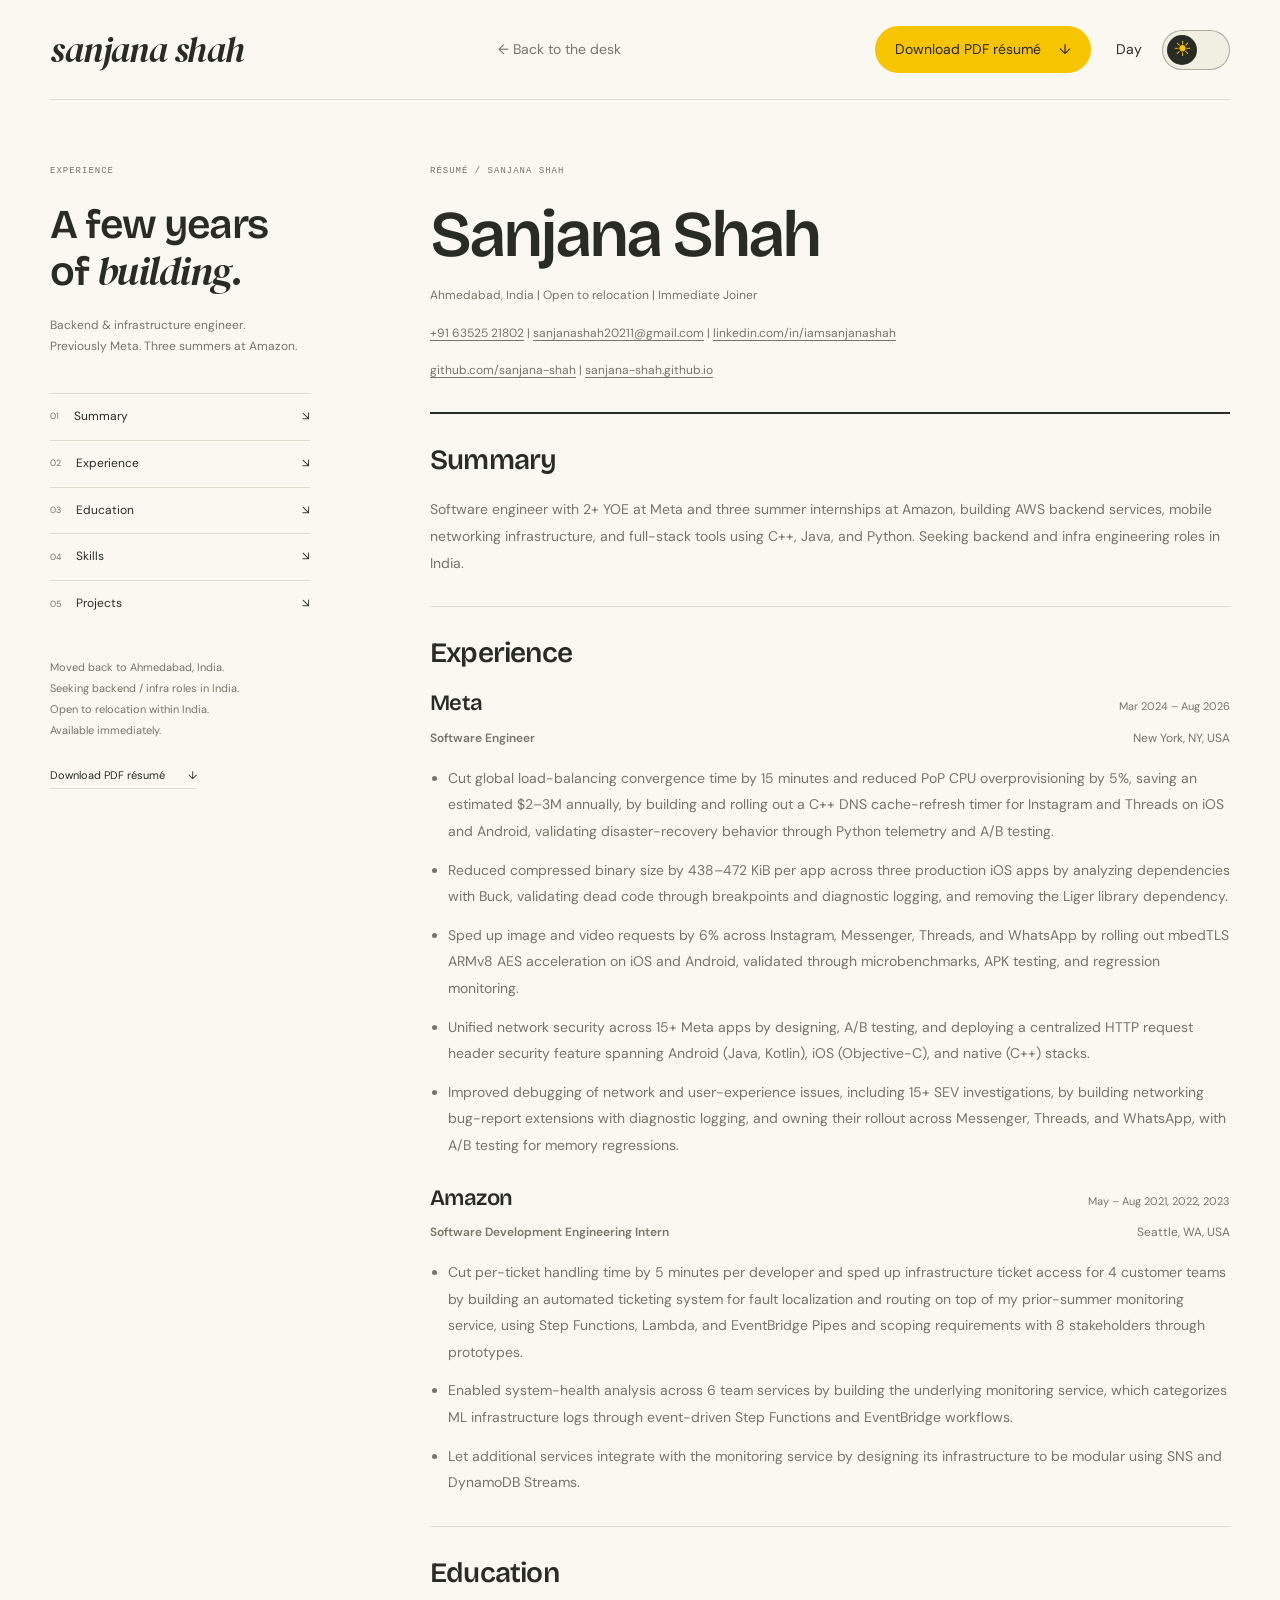
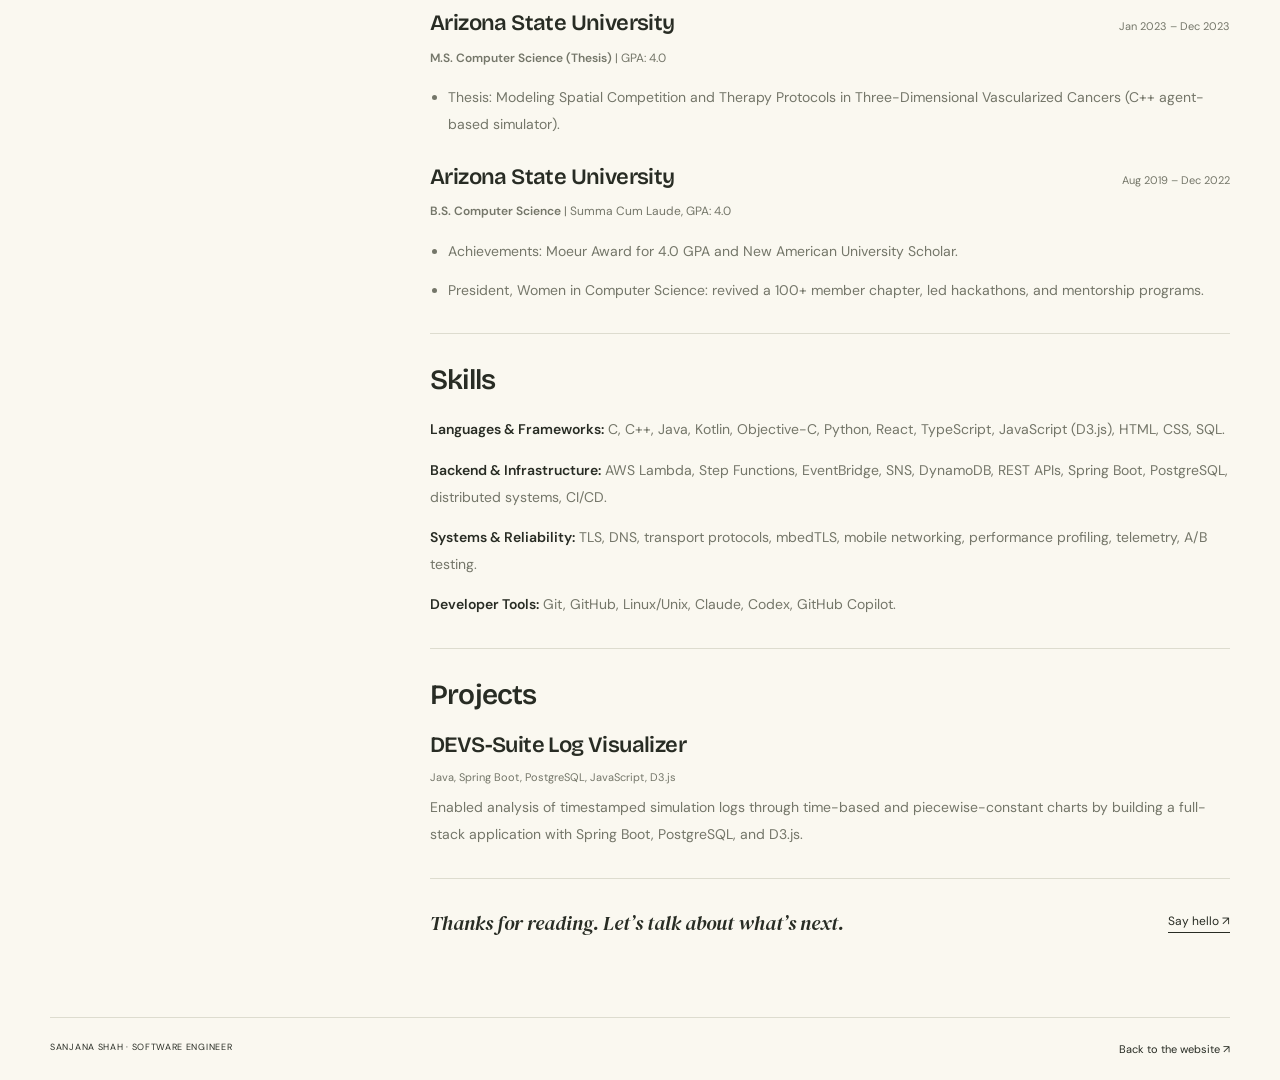
==== commit c1fe0f2a: "cancer sim animation" ====
--- a/resume.html
+++ b/resume.html
@@ -91,8 +91,7 @@
           <p class="eyebrow">RÉSUMÉ / SANJANA SHAH</p>
           <h1>Sanjana Shah</h1>
           <p class="contact">
-            Ahmedabad, India | Seeking roles in India | Open to relocation
-            within India | Immediate Joiner
+            Ahmedabad, India | Open to relocation | Immediate Joiner
           </p>
           <p class="contact">
             <a href="tel:+916352521802">+91 63525 21802</a> |
@@ -103,6 +102,13 @@
             <a href="https://linkedin.com/in/iamsanjanashah"
               >linkedin.com/in/iamsanjanashah</a
             >
+          </p>
+          <p class="contact">
+            <a href="https://github.com/sanjana-shah"
+              >github.com/sanjana-shah</a
+            >
+            |
+            <a href="https://sanjana-shah.github.io/">sanjana-shah.github.io</a>
           </p>
         </header>
         <section
@@ -115,8 +121,7 @@
             Software engineer with 2+ YOE at Meta and three summer internships
             at Amazon, building AWS backend services, mobile networking
             infrastructure, and full-stack tools using C++, Java, and Python.
-            Now back in India and seeking backend and infrastructure engineering
-            roles here.
+            Seeking backend and infra engineering roles in India.
           </p>
         </section>
         <section
@@ -226,8 +231,7 @@
               </li>
               <li>
                 President, Women in Computer Science: revived a 100+ member
-                chapter, led hackathons, speaker events, and mentorship
-                programs.
+                chapter, led hackathons, and mentorship programs.
               </li>
             </ul>
           </div>
